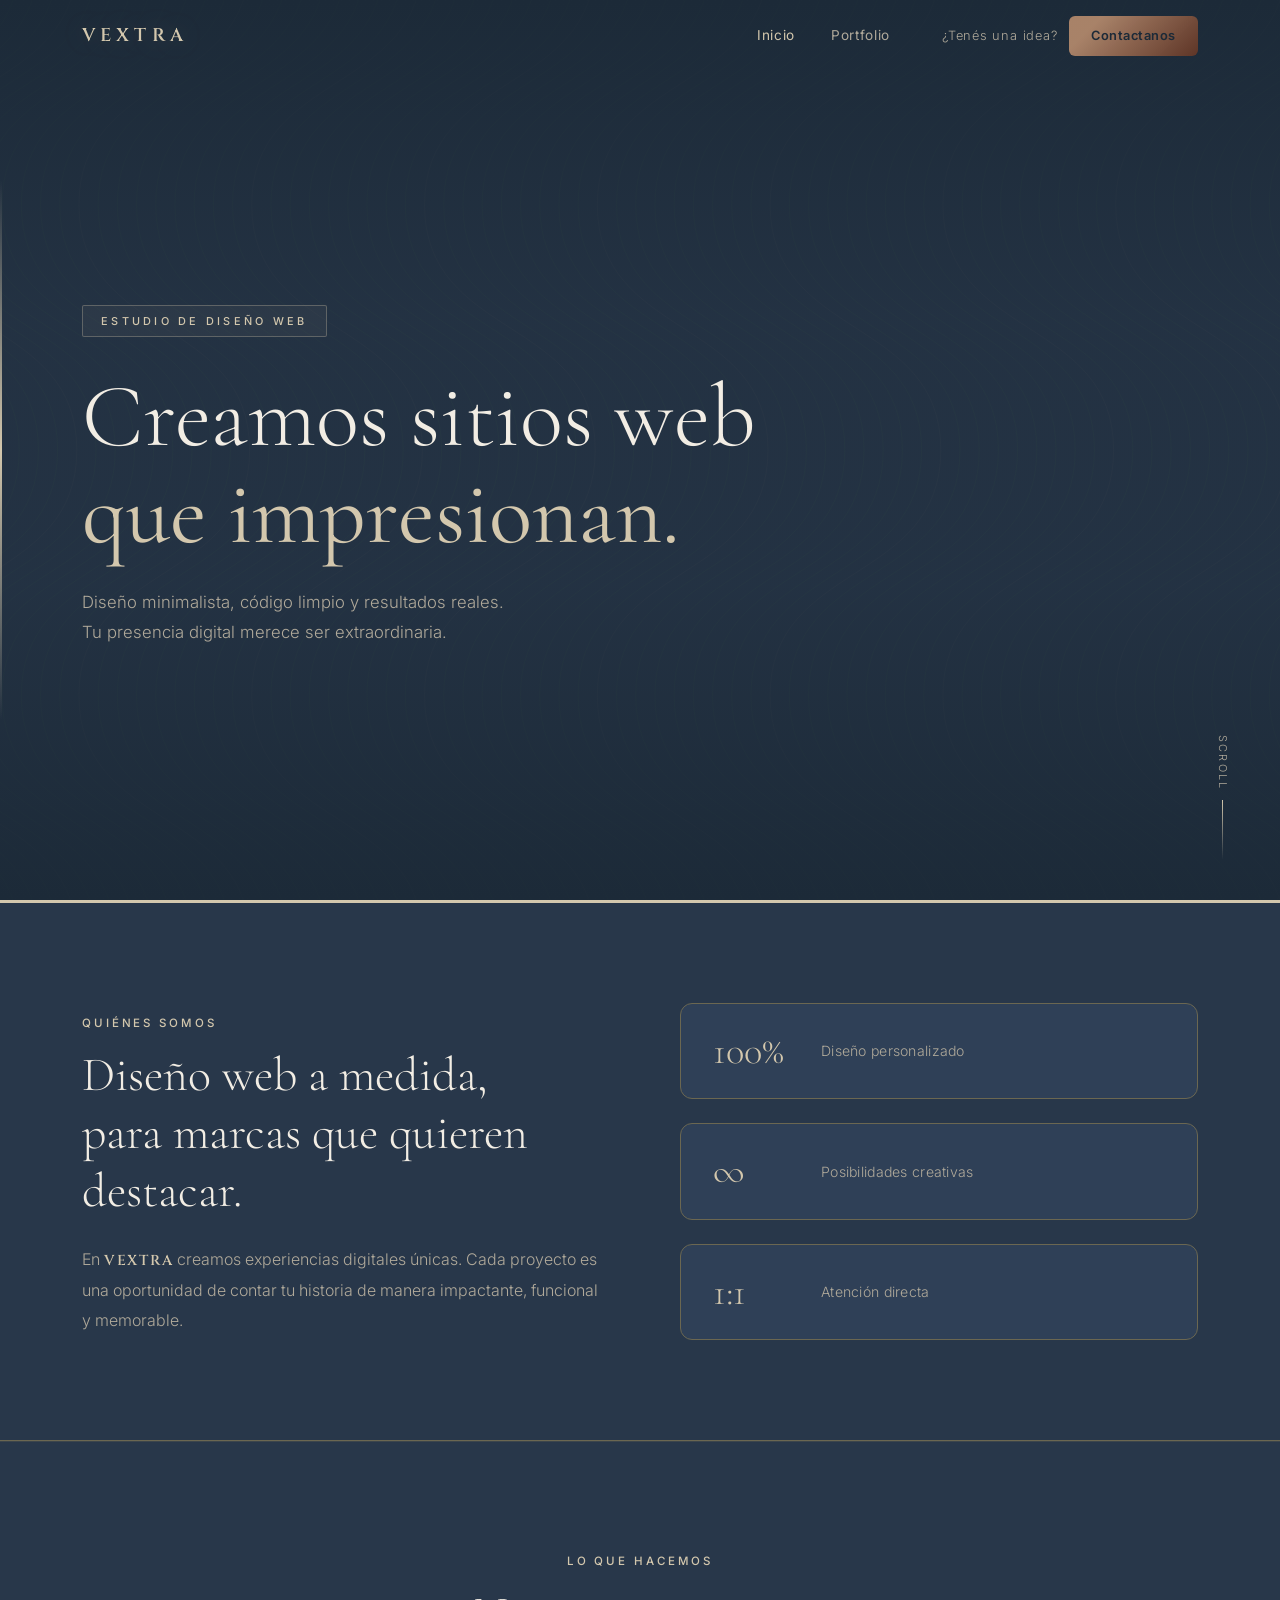
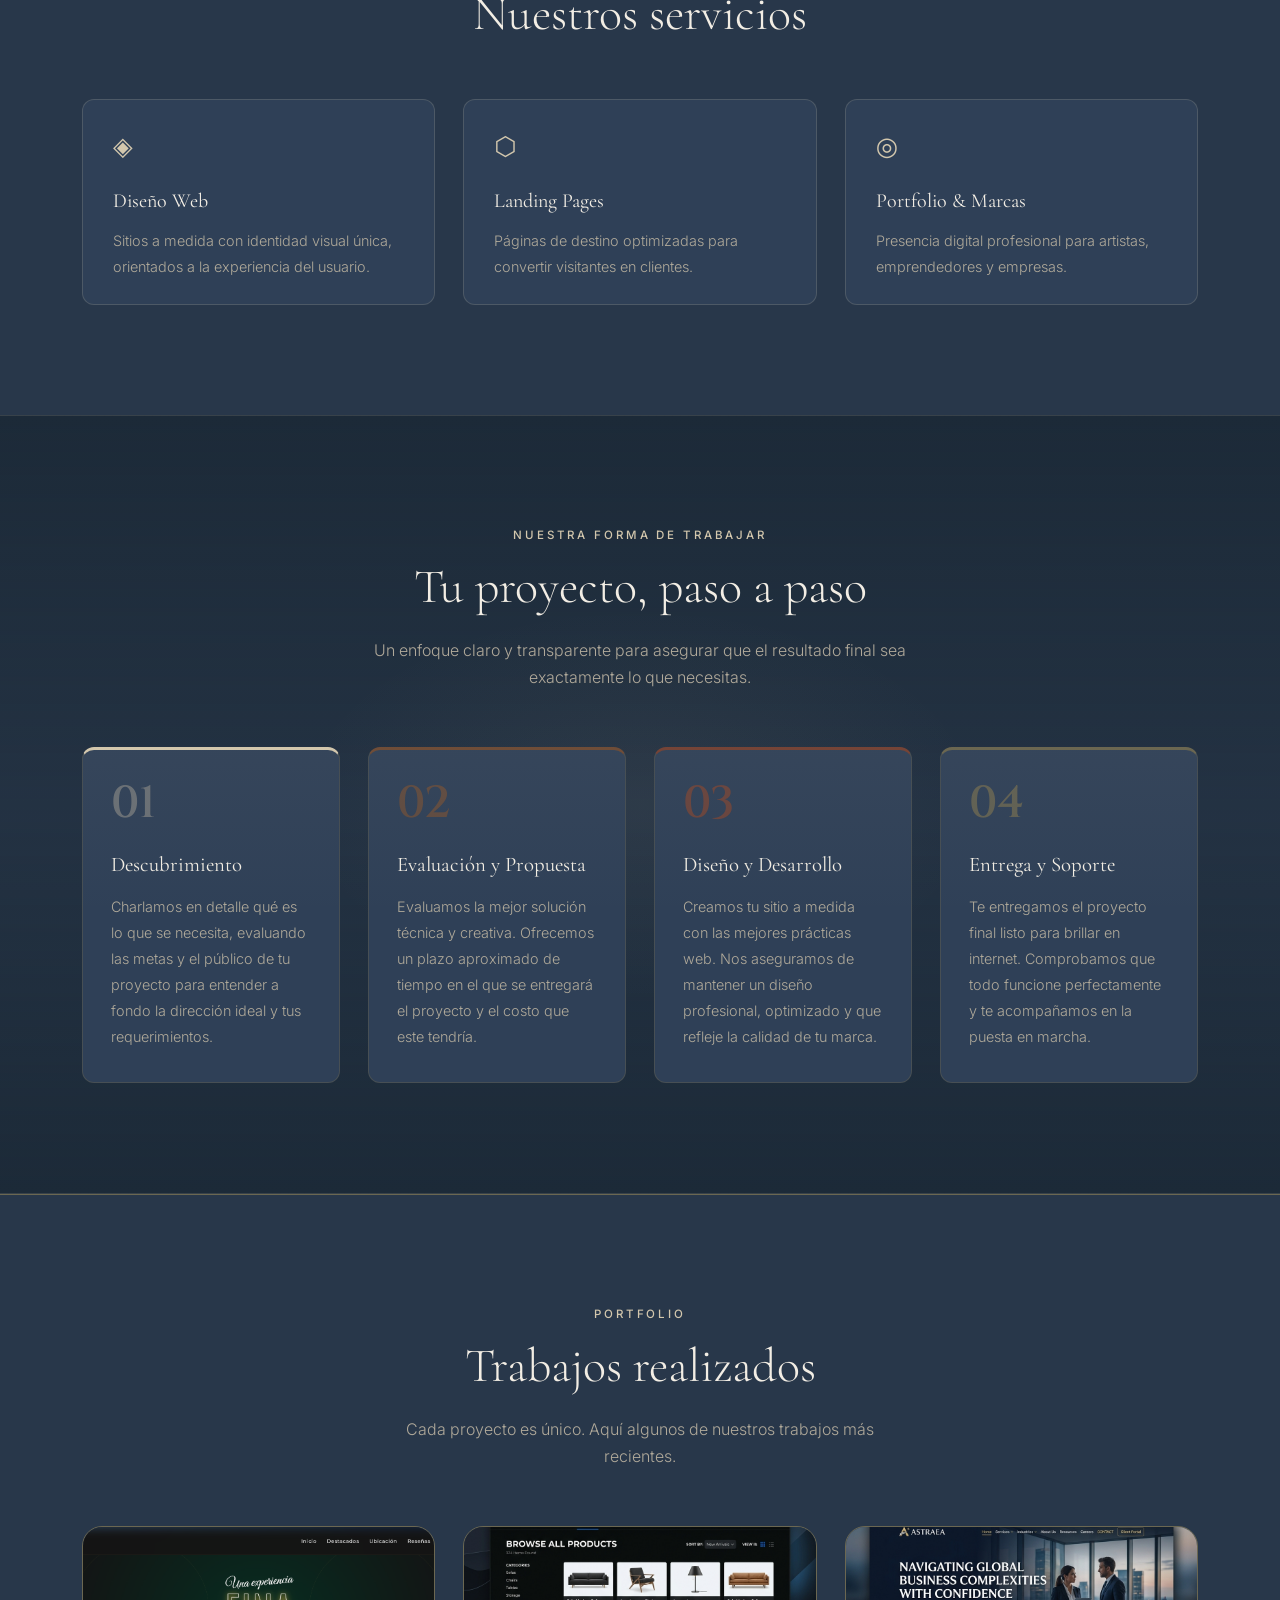
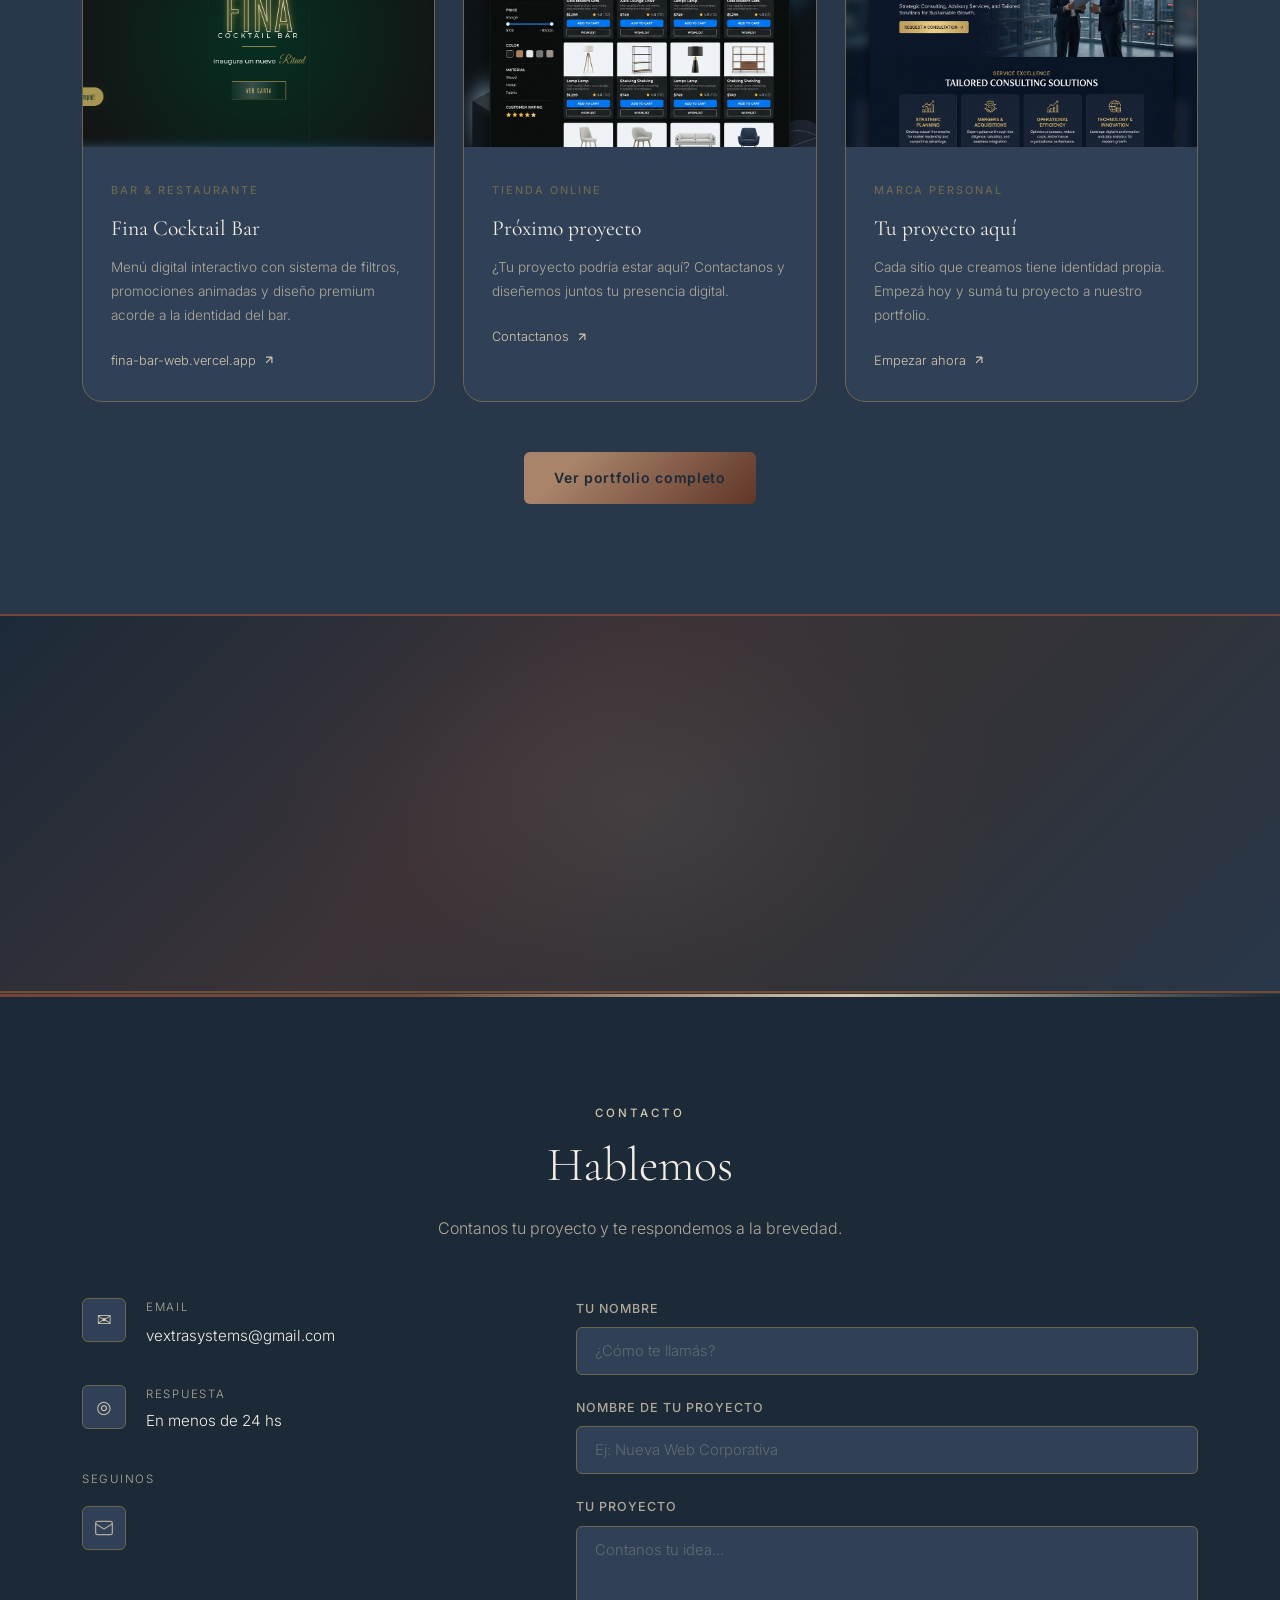
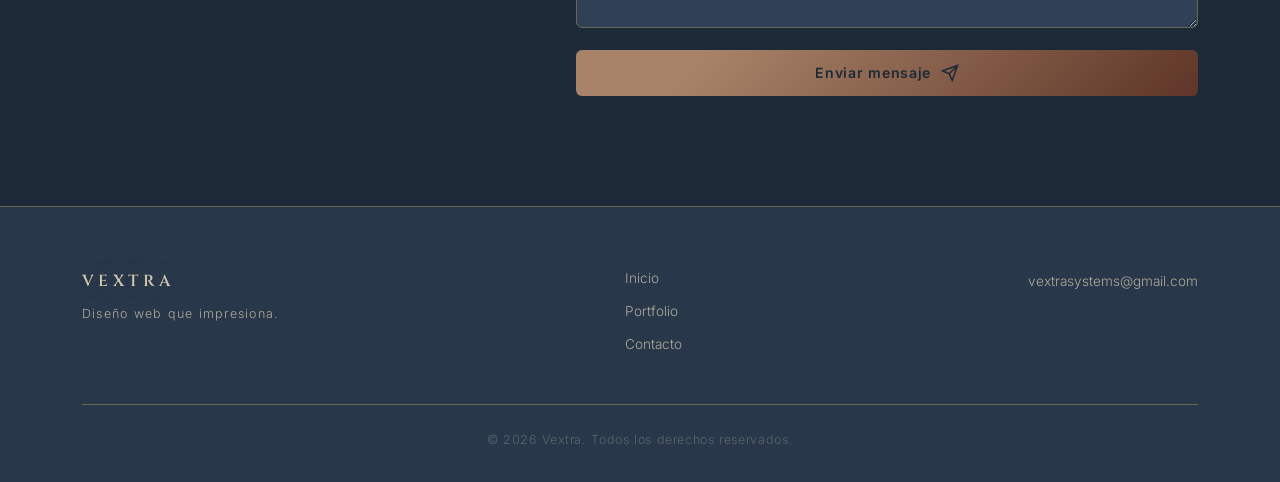
==== index.html @ f0c1e333 "Actualizacion de estilos y funcionalidad" ====
<!DOCTYPE html>
<html lang="es">

<head>
  <meta charset="UTF-8" />
  <meta name="viewport" content="width=device-width, initial-scale=1.0" />
  <title>Vextra – Diseño Web</title>
  <meta name="description"
    content="Vextra es tu estudio de diseño web. Creamos sitios web elegantes, modernos y a medida para tu marca o negocio." />
  <meta property="og:title" content="Vextra – Diseño Web" />
  <meta property="og:description" content="Sitios web a medida. Minimalistas, elegantes y efectivos." />
  <meta property="og:type" content="website" />
  <link rel="preconnect" href="https://fonts.googleapis.com" />
  <link rel="preconnect" href="https://fonts.gstatic.com" crossorigin />
  <link
    href="https://fonts.googleapis.com/css2?family=Cinzel:wght@400;600;700&family=Cormorant+Garamond:wght@300;400;600&family=Inter:wght@300;400;500;600&display=swap"
    rel="stylesheet" />
  <link rel="stylesheet" href="style.css" />
</head>

<body>

  <!-- ===== NAVBAR ===== -->
  <header class="navbar" id="navbar">
    <div class="nav-container">
      <a href="#inicio" class="logo">Vextra</a>
      <nav class="nav-links" id="navLinks">
        <a href="#inicio">Inicio</a>
        <a href="proyectos.html">Portfolio</a>
      </nav>
      <div class="nav-cta-wrap">
        <span class="nav-idea-text">¿Tenés una idea?</span>
        <a href="#contacto" class="btn-cta" id="hero-cta">Contactanos</a>
      </div>
      <button class="hamburger" id="hamburger" aria-label="Menú">
        <span></span><span></span><span></span>
      </button>
    </div>
    <!-- Mobile menu -->
    <div class="mobile-menu" id="mobileMenu">
      <a href="#inicio" class="mobile-link">Inicio</a>
      <a href="proyectos.html" class="mobile-link">Portfolio</a>
      <div class="mobile-cta-wrap">
        <span class="nav-idea-text">¿Tenés una idea?</span>
        <a href="#contacto" class="btn-cta">Contactanos</a>
      </div>
    </div>
  </header>

  <!-- ===== HERO ===== -->
  <section class="hero" id="inicio">
    <div class="hero-content">
      <div class="hero-badge">Estudio de Diseño Web</div>
      <h1 class="hero-title">
        Creamos sitios web<br />
        <span class="title-accent">que impresionan.</span>
      </h1>
      <p class="hero-sub">
        Diseño minimalista, código limpio y resultados reales.<br />
        Tu presencia digital merece ser extraordinaria.
      </p>

    </div>
    <div class="hero-scroll-hint">
      <span>Scroll</span>
      <div class="scroll-line"></div>
    </div>
  </section>

  <!-- ===== ABOUT / INTRO ===== -->
  <section class="about">
    <div class="container">
      <div class="about-grid">
        <div class="about-text">
          <span class="section-label">Quiénes somos</span>
          <h2 class="section-title">Diseño web a medida,<br />para marcas que quieren destacar.</h2>
          <p class="about-desc">
            En <strong class="brand-name">Vextra</strong> creamos experiencias digitales únicas. Cada proyecto es una
            oportunidad de contar
            tu historia de manera impactante, funcional y memorable.
          </p>
        </div>
        <div class="about-stats">
          <div class="stat-card">
            <div class="stat-num">100%</div>
            <div class="stat-label">Diseño personalizado</div>
          </div>
          <div class="stat-card">
            <div class="stat-num">∞</div>
            <div class="stat-label">Posibilidades creativas</div>
          </div>
          <div class="stat-card">
            <div class="stat-num">1:1</div>
            <div class="stat-label">Atención directa</div>
          </div>
        </div>
      </div>
    </div>
  </section>

  <!-- ===== SERVICIOS ===== -->
  <section class="services">
    <div class="container">
      <span class="section-label centered">Lo que hacemos</span>
      <h2 class="section-title centered">Nuestros servicios</h2>
      <div class="services-grid">
        <div class="service-card">
          <div class="service-icon">◈</div>
          <h3>Diseño Web</h3>
          <p>Sitios a medida con identidad visual única, orientados a la experiencia del usuario.</p>
        </div>
        <div class="service-card">
          <div class="service-icon">⬡</div>
          <h3>Landing Pages</h3>
          <p>Páginas de destino optimizadas para convertir visitantes en clientes.</p>
        </div>
        <div class="service-card">
          <div class="service-icon">◎</div>
          <h3>Portfolio &amp; Marcas</h3>
          <p>Presencia digital profesional para artistas, emprendedores y empresas.</p>
        </div>
      </div>
    </div>
  </section>

  <!-- ===== PROCESO ===== -->
  <section class="process" id="proceso">
    <div class="container">
      <span class="section-label centered">Nuestra forma de trabajar</span>
      <h2 class="section-title centered">Tu proyecto, paso a paso</h2>
      <p class="section-desc centered">Un enfoque claro y transparente para asegurar que el resultado final sea exactamente lo que necesitas.</p>
      
      <div class="process-grid">
        
        <div class="process-card">
          <div class="process-number">01</div>
          <h3>Descubrimiento</h3>
          <p>Charlamos en detalle qué es lo que se necesita, evaluando las metas y el público de tu proyecto para entender a fondo la dirección ideal y tus requerimientos.</p>
        </div>
        
        <div class="process-card">
          <div class="process-number">02</div>
          <h3>Evaluación y Propuesta</h3>
          <p>Evaluamos la mejor solución técnica y creativa. Ofrecemos un plazo aproximado de tiempo en el que se entregará el proyecto y el costo que este tendría.</p>
        </div>
        
        <div class="process-card">
          <div class="process-number">03</div>
          <h3>Diseño y Desarrollo</h3>
          <p>Creamos tu sitio a medida con las mejores prácticas web. Nos aseguramos de mantener un diseño profesional, optimizado y que refleje la calidad de tu marca.</p>
        </div>
        
        <div class="process-card">
          <div class="process-number">04</div>
          <h3>Entrega y Soporte</h3>
          <p>Te entregamos el proyecto final listo para brillar en internet. Comprobamos que todo funcione perfectamente y te acompañamos en la puesta en marcha.</p>
        </div>
        
      </div>
    </div>
  </section>

  <!-- ===== TRABAJOS ===== -->
  <section class="works" id="trabajos">
    <div class="container">
      <span class="section-label centered">Portfolio</span>
      <h2 class="section-title centered">Trabajos realizados</h2>
      <p class="section-desc centered">Cada proyecto es único. Aquí algunos de nuestros trabajos más recientes.</p>

      <div class="works-grid" id="worksGrid">

        <!-- PROYECTO 1 – Fina Cocktail Bar -->
        <article class="work-card" id="work-fina">
          <div class="work-img-wrap">
            <img src="assets/portfolio_fina.png" alt="Fina Cocktail Bar – Sitio Web" class="work-img" loading="lazy" />
            <div class="work-overlay">
              <a href="https://fina-bar-web.vercel.app/?utm_source=ig&utm_medium=social&utm_content=link_in_bio&fbclid=PAb21jcAROiedleHRuA2FlbQIxMQBzcnRjBmFwcF9pZA81NjcwNjczNDMzNTI0MjcAAad4F65sUYL4MofWHKlDcIUESujg8_DwyVqGH5rRMIQ3G3CDJZJ-ujH8IqDwUQ_aem_hTF5GQFBRYrLLzg5Cz2CZw" target="_blank" rel="noopener" class="work-visit-btn">
                Ver sitio
                <svg width="16" height="16" viewBox="0 0 24 24" fill="none" stroke="currentColor" stroke-width="2">
                  <path d="M7 17L17 7M17 7H7M17 7v10" />
                </svg>
              </a>
            </div>
          </div>
          <div class="work-info">
            <span class="work-tag">Bar &amp; Restaurante</span>
            <h3 class="work-title">Fina Cocktail Bar</h3>
            <p class="work-desc">Menú digital interactivo con sistema de filtros, promociones animadas y diseño premium
              acorde a la identidad del bar.</p>
            <a href="https://fina-bar-web.vercel.app/?utm_source=ig&utm_medium=social&utm_content=link_in_bio&fbclid=PAb21jcAROiedleHRuA2FlbQIxMQBzcnRjBmFwcF9pZA81NjcwNjczNDMzNTI0MjcAAad4F65sUYL4MofWHKlDcIUESujg8_DwyVqGH5rRMIQ3G3CDJZJ-ujH8IqDwUQ_aem_hTF5GQFBRYrLLzg5Cz2CZw" target="_blank" rel="noopener" class="work-link">
              fina-bar-web.vercel.app
              <svg width="14" height="14" viewBox="0 0 24 24" fill="none" stroke="currentColor" stroke-width="2">
                <path d="M7 17L17 7M17 7H7M17 7v10" />
              </svg>
            </a>
          </div>
        </article>

        <!-- PROYECTO 2 -->
        <article class="work-card" id="work-proj2">
          <div class="work-img-wrap">
            <img src="assets/portfolio_2.png" alt="Proyecto E-Commerce" class="work-img" loading="lazy" />
            <div class="work-overlay">
              <a href="#contacto" class="work-visit-btn">Próximamente</a>
            </div>
          </div>
          <div class="work-info">
            <span class="work-tag">Tienda Online</span>
            <h3 class="work-title">Próximo proyecto</h3>
            <p class="work-desc">¿Tu proyecto podría estar aquí? Contactanos y diseñemos juntos tu presencia digital.
            </p>
            <a href="#contacto" class="work-link">
              Contactanos
              <svg width="14" height="14" viewBox="0 0 24 24" fill="none" stroke="currentColor" stroke-width="2">
                <path d="M7 17L17 7M17 7H7M17 7v10" />
              </svg>
            </a>
          </div>
        </article>

        <!-- PROYECTO 3 -->
        <article class="work-card" id="work-proj3">
          <div class="work-img-wrap">
            <img src="assets/portfolio_3.png" alt="Proyecto Corporativo" class="work-img" loading="lazy" />
            <div class="work-overlay">
              <a href="#contacto" class="work-visit-btn">Próximamente</a>
            </div>
          </div>
          <div class="work-info">
            <span class="work-tag">Marca Personal</span>
            <h3 class="work-title">Tu proyecto aquí</h3>
            <p class="work-desc">Cada sitio que creamos tiene identidad propia. Empezá hoy y sumá tu proyecto a nuestro
              portfolio.</p>
            <a href="#contacto" class="work-link">
              Empezar ahora
              <svg width="14" height="14" viewBox="0 0 24 24" fill="none" stroke="currentColor" stroke-width="2">
                <path d="M7 17L17 7M17 7H7M17 7v10" />
              </svg>
            </a>
          </div>
        </article>

      </div>
      <div class="works-action" style="text-align: center; margin-top: 50px;">
        <a href="proyectos.html" class="btn-primary">Ver portfolio completo</a>
      </div>
    </div>
  </section>

  <!-- ===== CTA BANNER ===== -->
  <section class="cta-banner">
    <div class="container">
      <div class="cta-inner">
        <div class="cta-text">
          <p class="cta-question">¿Tenés una idea?</p>
          <h2 class="cta-title">Convertila en una experiencia digital.</h2>
          <p class="cta-desc">No importa si es un emprendimiento, una marca personal o una empresa. Estamos acá para
            ayudarte.</p>
        </div>
      </div>
    </div>
  </section>

  <!-- ===== CONTACTO ===== -->
  <section class="contact" id="contacto">
    <div class="container">
      <span class="section-label centered">Contacto</span>
      <h2 class="section-title centered">Hablemos</h2>
      <p class="section-desc centered">Contanos tu proyecto y te respondemos a la brevedad.</p>

      <div class="contact-grid">
        <div class="contact-info">
          <div class="contact-item">
            <div class="contact-icon">✉</div>
            <div>
              <p class="contact-label">Email</p>
              <a href="mailto:vextrasystems@gmail.com" class="contact-value" id="contact-email">
                vextrasystems@gmail.com
              </a>
            </div>
          </div>
          <div class="contact-item">
            <div class="contact-icon">◎</div>
            <div>
              <p class="contact-label">Respuesta</p>
              <p class="contact-value">En menos de 24 hs</p>
            </div>
          </div>
          <div class="contact-social">
            <p class="contact-label">Seguinos</p>
            <div class="social-links">
              <a href="mailto:vextrasystems@gmail.com" class="social-btn" aria-label="Email" id="social-email">
                <svg width="20" height="20" viewBox="0 0 24 24" fill="none" stroke="currentColor" stroke-width="1.5">
                  <rect width="20" height="16" x="2" y="4" rx="2" />
                  <path d="m22 7-8.97 5.7a1.94 1.94 0 0 1-2.06 0L2 7" />
                </svg>
              </a>
            </div>
          </div>
        </div>

        <form class="contact-form" id="contactForm" onsubmit="handleFormSubmit(event)">
          <div class="form-group">
            <label for="name">Tu nombre</label>
            <input type="text" id="name" name="name" placeholder="¿Cómo te llamás?" required autocomplete="name" />
          </div>
          <div class="form-group">
            <label for="projectName">Nombre de tu proyecto</label>
            <input type="text" id="projectName" name="projectName" placeholder="Ej: Nueva Web Corporativa" required />
          </div>
          <div class="form-group">
            <label for="project">Tu proyecto</label>
            <textarea id="project" name="project" rows="4" placeholder="Contanos tu idea..." required></textarea>
          </div>
          <button type="submit" class="btn-primary full" id="submit-btn">
            <span id="btn-text">Enviar mensaje</span>
            <svg width="18" height="18" viewBox="0 0 24 24" fill="none" stroke="currentColor" stroke-width="2">
              <path d="M22 2L11 13M22 2l-7 20-4-9-9-4 20-7z" />
            </svg>
          </button>
          <div class="form-success" id="formSuccess">
            ✓ Mensaje enviado. ¡Pronto te contactamos!
          </div>
        </form>
      </div>
    </div>
  </section>

  <!-- ===== FOOTER ===== -->
  <footer class="footer">
    <div class="container">
      <div class="footer-inner">
        <div class="footer-brand">
          <a href="#inicio" class="logo footer-logo">Vextra</a>
          <p class="footer-tagline">Diseño web que impresiona.</p>
        </div>
        <div class="footer-links">
          <a href="#inicio">Inicio</a>
          <a href="proyectos.html">Portfolio</a>
          <a href="#contacto">Contacto</a>
        </div>
        <div class="footer-contact">
          <a href="mailto:vextrasystems@gmail.com">vextrasystems@gmail.com</a>
        </div>
      </div>
      <div class="footer-bottom">
        <p>© 2026 Vextra. Todos los derechos reservados.</p>
      </div>
    </div>
  </footer>

  <script src="script.js"></script>
</body>

</html>
---- style.css ----
/* =========================================
   VEXTRA – GLOBAL STYLES
   Palette: Azul | Tan | Terra Queimada | Verde Opaco | Coffee
   ========================================= */

/* --- TOKENS --- */
:root {
  /* Backgrounds – Azul dominant */
  --black:        #1c2a38;
  --black-soft:   #28374a;
  --black-card:   #2f4057;
  --black-border: #6b6751;

  /* Warm accent – Tan as primary */
  --gold:         #d3c7ad;
  --gold-light:   #e8dfcf;
  --gold-dark:    #754437;

  /* Green-grey mid-tones – Verde Opaco */
  --emerald:      #6b6751;
  --emerald-mid:  #888070;

  /* Terra Queimada – warm red-brown drama */
  --caput:        #754437;

  /* Coffee – warm brown mid-accent */
  --coffee:       #6f4d38;

  /* Tan alias for clarity */
  --tan:          #d3c7ad;

  --wasabi:       #6b6751;
  --white:        #f2ede4;
  --white-muted:  #b0a99a;
  --font-cinzel:  'Cinzel', Georgia, serif;
  --font-serif:   'Cormorant Garamond', Georgia, serif;
  --font-sans:    'Inter', system-ui, sans-serif;
  --radius-sm:    6px;
  --radius-md:    12px;
  --radius-lg:    20px;
  --transition:   0.35s cubic-bezier(0.4, 0, 0.2, 1);
  --glow-tan:     0 0 40px rgba(211, 199, 173, 0.20);
  --glow-coffee:  0 0 40px rgba(111, 77, 56, 0.35);
  --glow-verde:   0 0 40px rgba(107, 103, 81, 0.40);
  /* keep old names as aliases for backward compat */
  --glow-gold:    0 0 40px rgba(211, 199, 173, 0.20);
  --glow-emerald: 0 0 40px rgba(107, 103, 81, 0.40);
  --glow-earth:   0 0 40px rgba(117, 68, 55, 0.30);
}

/* --- RESET & BASE --- */
*, *::before, *::after {
  box-sizing: border-box;
  margin: 0;
  padding: 0;
}

html {
  scroll-behavior: smooth;
  font-size: 16px;
}

body {
  background-color: var(--black);
  color: var(--white);
  font-family: var(--font-sans);
  font-weight: 300;
  line-height: 1.7;
  overflow-x: hidden;
  -webkit-font-smoothing: antialiased;
}

a {
  color: inherit;
  text-decoration: none;
}

img {
  max-width: 100%;
  display: block;
}

/* --- SCROLLBAR --- */
::-webkit-scrollbar { width: 6px; }
::-webkit-scrollbar-track { background: var(--black); }
::-webkit-scrollbar-thumb { background: var(--caput); border-radius: 99px; }

/* --- UTILITY --- */
.container {
  max-width: 1180px;
  margin: 0 auto;
  padding: 0 32px;
}

.section-label {
  display: inline-block;
  font-family: var(--font-sans);
  font-size: 0.72rem;
  font-weight: 500;
  letter-spacing: 0.25em;
  text-transform: uppercase;
  color: var(--gold);
  margin-bottom: 14px;
}
.section-label.centered { display: block; text-align: center; }

.section-title {
  font-family: var(--font-serif);
  font-size: clamp(2rem, 4vw, 3rem);
  font-weight: 300;
  font-style: normal;
  line-height: 1.2;
  color: var(--white);
  margin-bottom: 20px;
}
.section-title.centered { text-align: center; }

.section-desc {
  font-size: 1rem;
  color: var(--white-muted);
  max-width: 540px;
  margin-bottom: 56px;
}
.section-desc.centered {
  text-align: center;
  margin-left: auto;
  margin-right: auto;
}

/* --- BUTTONS --- */
.btn-primary {
  display: inline-flex;
  align-items: center;
  gap: 10px;
  padding: 14px 30px;
  background: linear-gradient(135deg, rgba(184,140,110,0.90) 20%, rgba(98,54,38,0.95) 100%);
  color: var(--black);
  font-family: var(--font-sans);
  font-size: 0.88rem;
  font-weight: 600;
  letter-spacing: 0.05em;
  border-radius: var(--radius-sm);
  border: none;
  cursor: pointer;
  transition: var(--transition);
  position: relative;
  overflow: hidden;
}
.btn-primary::after {
  content: '';
  position: absolute;
  inset: 0;
  background: rgba(255,255,255,0.12);
  opacity: 0;
  transition: var(--transition);
}
.btn-primary:hover::after { opacity: 1; }
.btn-primary:hover {
  transform: translateY(-2px);
  box-shadow: 0 8px 30px rgba(117, 68, 55, 0.40);
}
.btn-primary.large {
  padding: 16px 40px;
  font-size: 0.95rem;
}
.btn-primary.full {
  width: 100%;
  justify-content: center;
}

.btn-secondary {
  display: inline-flex;
  align-items: center;
  gap: 8px;
  padding: 14px 30px;
  background: transparent;
  color: var(--white);
  font-family: var(--font-sans);
  font-size: 0.88rem;
  font-weight: 400;
  letter-spacing: 0.05em;
  border-radius: var(--radius-sm);
  border: 1px solid var(--black-border);
  cursor: pointer;
  transition: var(--transition);
}
.btn-secondary:hover {
  border-color: var(--gold);
  color: var(--gold);
  transform: translateY(-2px);
}

.btn-cta {
  display: inline-block;
  padding: 9px 22px;
  background: linear-gradient(135deg, rgba(184,140,110,0.90) 20%, rgba(98,54,38,0.95) 100%);
  color: var(--black);
  font-family: var(--font-sans);
  font-size: 0.8rem;
  font-weight: 600;
  letter-spacing: 0.04em;
  border-radius: var(--radius-sm);
  transition: var(--transition);
  white-space: nowrap;
}
.btn-cta:hover {
  transform: translateY(-2px);
  box-shadow: 0 6px 24px rgba(117,68,55,0.40);
}

/* =====================
   NAVBAR
   ===================== */
.navbar {
  position: fixed;
  top: 0;
  left: 0;
  right: 0;
  z-index: 999;
  transition: background var(--transition), backdrop-filter var(--transition);
  border-bottom: 1px solid transparent;
}
.navbar.scrolled {
  background: rgba(28, 42, 56, 0.94);
  backdrop-filter: blur(18px);
  -webkit-backdrop-filter: blur(18px);
  border-bottom-color: var(--black-border);
}

.nav-container {
  max-width: 1180px;
  margin: 0 auto;
  padding: 0 32px;
  height: 72px;
  display: flex;
  align-items: center;
  gap: 32px;
}

/* CINZEL LOGO */
.logo {
  font-family: var(--font-cinzel);
  font-size: 1.15rem;
  font-weight: 600;
  letter-spacing: 0.28em;
  text-transform: uppercase;
  color: var(--gold);
  flex-shrink: 0;
  font-style: normal;
  text-shadow: 0 0 28px rgba(211,199,173,0.3);
}

.nav-links {
  display: flex;
  gap: 36px;
  margin-left: auto;
}
.nav-links a {
  font-size: 0.85rem;
  font-weight: 400;
  letter-spacing: 0.05em;
  color: var(--white-muted);
  transition: color var(--transition);
  position: relative;
}
.nav-links a::after {
  content: '';
  position: absolute;
  left: 0; bottom: -4px;
  width: 0; height: 1px;
  background: var(--gold-dark);
  transition: width var(--transition);
}
.nav-links a:hover { color: var(--white); }
.nav-links a:hover::after { width: 100%; }

.nav-cta-wrap {
  display: flex;
  align-items: center;
  gap: 12px;
  margin-left: 20px;
}
.nav-idea-text {
  font-family: var(--font-sans);
  font-size: 0.8rem;
  font-weight: 300;
  font-style: normal;
  letter-spacing: 0.06em;
  color: var(--white-muted);
  white-space: nowrap;
}

.hamburger {
  display: none;
  flex-direction: column;
  gap: 5px;
  background: none;
  border: none;
  cursor: pointer;
  padding: 4px;
  margin-left: auto;
}
.hamburger span {
  display: block;
  width: 24px;
  height: 1.5px;
  background: var(--white);
  transition: var(--transition);
}
.hamburger.open span:nth-child(1) { transform: translateY(6.5px) rotate(45deg); }
.hamburger.open span:nth-child(2) { opacity: 0; }
.hamburger.open span:nth-child(3) { transform: translateY(-6.5px) rotate(-45deg); }

.mobile-menu {
  display: none;
  flex-direction: column;
  align-items: flex-start;
  gap: 0;
  padding: 20px 32px 28px;
  background: rgba(28,42,56,0.97);
  border-top: 1px solid var(--black-border);
}
.mobile-menu.open { display: flex; }
.mobile-link {
  font-size: 1rem;
  font-family: var(--font-sans);
  font-weight: 300;
  letter-spacing: 0.08em;
  color: var(--white-muted);
  padding: 14px 0;
  width: 100%;
  border-bottom: 1px solid var(--black-border);
  transition: color var(--transition);
}
.mobile-link:hover { color: var(--gold); }
.mobile-cta-wrap {
  display: flex;
  align-items: center;
  gap: 14px;
  margin-top: 20px;
  flex-wrap: wrap;
}

/* =====================
   HERO
   ===================== */
.hero {
  position: relative;
  min-height: 100vh;
  display: flex;
  align-items: center;
  overflow: hidden;
  /* S-wave Art Deco pattern + dark overlay */
  background-color: var(--black);
  background-image:
    linear-gradient(
      to bottom,
      rgba(28,42,56,0.82) 0%,
      rgba(40,55,74,0.60) 35%,
      rgba(40,55,74,0.60) 65%,
      rgba(28,42,56,0.85) 100%
    ),
    url('assets/pattern.svg');
  background-size: cover, cover;
  background-position: center, center;
  background-repeat: no-repeat, no-repeat;
}

/* Tan accent line on left */
.hero::before {
  content: '';
  position: absolute;
  left: 0; top: 20%; bottom: 20%;
  width: 2px;
  background: linear-gradient(to bottom, transparent, var(--tan), transparent);
  z-index: 1;
}

.hero-content {
  position: relative;
  z-index: 2;
  max-width: 1180px;
  margin: 0 auto;
  padding: 0 32px;
  padding-top: 100px;
  width: 100%;
}

.hero-badge {
  display: inline-block;
  padding: 6px 18px;
  border: 1px solid rgba(211,199,173,0.3);
  border-radius: 2px;
  font-size: 0.68rem;
  font-weight: 500;
  letter-spacing: 0.3em;
  text-transform: uppercase;
  font-family: var(--font-sans);
  color: var(--gold);
  margin-bottom: 32px;
  background: rgba(211,199,173,0.05);
  animation: fadeUp 0.8s ease both;
}

.hero-title {
  font-family: var(--font-serif);
  font-size: clamp(3rem, 7vw, 6rem);
  font-weight: 300;
  font-style: normal;
  line-height: 1.08;
  color: var(--white);
  margin-bottom: 24px;
  animation: fadeUp 0.8s 0.1s ease both;
  max-width: 800px;
}
/* Gold accent — NO italic */
.title-accent {
  color: var(--gold);
  font-weight: 400;
  font-style: normal;
  display: block;
}

.hero-sub {
  font-size: 1.05rem;
  color: var(--white-muted);
  max-width: 480px;
  margin-bottom: 48px;
  line-height: 1.8;
  animation: fadeUp 0.8s 0.2s ease both;
}

.hero-actions {
  display: flex;
  align-items: center;
  gap: 20px;
  flex-wrap: wrap;
  animation: fadeUp 0.8s 0.3s ease both;
}

.idea-block {
  display: flex;
  flex-direction: column;
  gap: 10px;
}
/* NO italic — small uppercase label */
.idea-question {
  font-family: var(--font-sans);
  font-size: 0.73rem;
  font-weight: 400;
  font-style: normal;
  letter-spacing: 0.2em;
  text-transform: uppercase;
  color: var(--gold);
}

.hero-scroll-hint {
  position: absolute;
  bottom: 40px;
  right: 48px;
  display: flex;
  flex-direction: column;
  align-items: center;
  gap: 10px;
  z-index: 2;
  animation: fadeIn 1.2s 0.8s ease both;
}
.hero-scroll-hint span {
  font-size: 0.68rem;
  letter-spacing: 0.2em;
  text-transform: uppercase;
  color: var(--white-muted);
  writing-mode: vertical-rl;
}
.scroll-line {
  width: 1px;
  height: 60px;
  background: linear-gradient(to bottom, var(--gold), transparent);
  animation: scrollDrop 2s ease infinite;
}

/* =====================
   ABOUT
   ===================== */
.about {
  padding: 100px 0;
  background: var(--black-soft);
  border-top: 3px solid var(--tan);
  border-bottom: 1px solid var(--black-border);
}

.about-grid {
  display: grid;
  grid-template-columns: 1fr 1fr;
  gap: 80px;
  align-items: center;
}

.about-text .section-title { margin-bottom: 24px; }

.about-desc {
  font-size: 1rem;
  color: var(--white-muted);
  line-height: 1.9;
  font-style: normal;
}
.about-desc strong {
  color: var(--gold);
  font-weight: 600;
}

/* Brand name – always Cinzel */
.brand-name {
  font-family: var(--font-cinzel);
  font-size: 0.9em;
  font-weight: 600;
  letter-spacing: 0.12em;
  color: var(--gold);
  text-transform: uppercase;
}

.about-stats {
  display: flex;
  flex-direction: column;
  gap: 24px;
}

.stat-card {
  padding: 28px 32px;
  background: var(--black-card);
  border: 1px solid var(--black-border);
  border-radius: var(--radius-md);
  display: flex;
  align-items: center;
  gap: 28px;
  transition: var(--transition);
  position: relative;
  overflow: hidden;
}
.stat-card::before {
  content: '';
  position: absolute;
  left: 0; top: 0; bottom: 0;
  width: 3px;
  background: var(--tan);
  transform: scaleY(0);
  transform-origin: bottom;
  transition: transform var(--transition);
}
.stat-card:hover::before { transform: scaleY(1); }
.stat-card:hover { border-color: rgba(211,199,173,0.35); box-shadow: var(--glow-tan); }

.stat-num {
  font-family: var(--font-serif);
  font-size: 2.4rem;
  font-weight: 300;
  font-style: normal;
  color: var(--gold);
  line-height: 1;
  min-width: 80px;
}
.stat-label {
  font-size: 0.88rem;
  color: var(--white-muted);
  letter-spacing: 0.02em;
}

/* =====================
   PROCESS 
   ===================== */
.process {
  padding: 110px 0;
  background: linear-gradient(180deg, var(--black) 0%, rgba(40,55,74,0.6) 50%, var(--black) 100%);
  border-top: 1px solid rgba(211,199,173,0.15);
  border-bottom: 1px solid rgba(211,199,173,0.15);
  position: relative;
}
/* Tan warm radial glow behind process section */
.process::before {
  content: '';
  position: absolute;
  top: 50%; left: 50%;
  transform: translate(-50%, -50%);
  width: 700px; height: 400px;
  background: radial-gradient(ellipse, rgba(211,199,173,0.06) 0%, transparent 70%);
  pointer-events: none;
}

.process-grid {
  display: grid;
  grid-template-columns: repeat(4, 1fr);
  gap: 28px;
  margin-top: 56px;
  position: relative;
  z-index: 1;
}

/* Each process card gets a distinct warm-color top border */
.process-card {
  padding: 32px 28px;
  background: var(--black-card);
  border: 1px solid rgba(107,103,81,0.4);
  border-radius: var(--radius-md);
  transition: var(--transition);
  position: relative;
  overflow: hidden;
  display: flex;
  flex-direction: column;
}
.process-card:nth-child(1) { border-top: 3px solid var(--gold); }
.process-card:nth-child(2) { border-top: 3px solid var(--coffee); }
.process-card:nth-child(3) { border-top: 3px solid var(--caput); }
.process-card:nth-child(4) { border-top: 3px solid var(--emerald); }

.process-card::before {
  content: '';
  position: absolute;
  top: 0; left: 0; right: 0;
  height: 100%;
  background: linear-gradient(180deg, rgba(211,199,173,0.04) 0%, transparent 50%);
  pointer-events: none;
}
.process-card:hover {
  transform: translateY(-6px);
  box-shadow: 0 12px 40px rgba(0,0,0,0.4);
}
.process-card:nth-child(1):hover { border-color: var(--gold); box-shadow: 0 12px 40px rgba(211,199,173,0.15); }
.process-card:nth-child(2):hover { border-color: var(--coffee); box-shadow: 0 12px 40px rgba(111,77,56,0.25); }
.process-card:nth-child(3):hover { border-color: var(--caput); box-shadow: 0 12px 40px rgba(117,68,55,0.25); }
.process-card:nth-child(4):hover { border-color: var(--emerald); box-shadow: 0 12px 40px rgba(107,103,81,0.25); }

.process-number {
  font-family: var(--font-cinzel);
  font-size: 2.8rem;
  font-weight: 600;
  color: rgba(211, 199, 173, 0.35);
  line-height: 1;
  margin-bottom: 20px;
  transition: color var(--transition);
}
.process-card:nth-child(2) .process-number { color: rgba(111,77,56,0.75); }
.process-card:nth-child(3) .process-number { color: rgba(117,68,55,0.80); }
.process-card:nth-child(4) .process-number { color: rgba(107,103,81,0.80); }
.process-card:hover .process-number { opacity: 1; }
.process-card:nth-child(1):hover .process-number { color: var(--gold); }
.process-card:nth-child(2):hover .process-number { color: var(--coffee); }
.process-card:nth-child(3):hover .process-number { color: var(--caput); }
.process-card:nth-child(4):hover .process-number { color: var(--emerald); }

.process-card h3 {
  font-family: var(--font-serif);
  font-size: 1.3rem;
  font-weight: 400;
  color: var(--white);
  margin-bottom: 12px;
}
.process-card p {
  font-size: 0.9rem;
  color: var(--white-muted);
  line-height: 1.8;
}

/* =====================
   SERVICES
   ===================== */
.services {
  padding: 110px 0;
  background: var(--black-soft);
  border-top: 1px solid rgba(107,103,81,0.3);
}

.services-grid {
  display: grid;
  grid-template-columns: repeat(3, 1fr);
  gap: 28px;
  margin-top: 56px;
}

/* Each service card has a distinct warm/cool background tint */
.service-card {
  padding: 24px 30px;
  border-radius: var(--radius-md);
  transition: var(--transition);
  position: relative;
  overflow: hidden;
  cursor: default;
  display: flex;
  flex-direction: column;
  justify-content: flex-start;
}
.service-card:nth-child(1),
.service-card:nth-child(2),
.service-card:nth-child(3) {
  background: var(--black-card);
  border: 1px solid rgba(211,199,173,0.18);
}
.service-card::after {
  content: '';
  position: absolute;
  inset: 0;
  background: linear-gradient(135deg, rgba(211,199,173,0.06) 0%, transparent 60%);
  opacity: 0;
  transition: var(--transition);
}
.service-card:nth-child(1):hover,
.service-card:nth-child(2):hover,
.service-card:nth-child(3):hover {
  border-color: var(--tan);
  transform: translateY(-6px);
  box-shadow: 0 10px 40px rgba(211,199,173,0.20);
}
.service-card:hover::after { opacity: 1; }

.service-icon {
  font-size: 1.6rem;
  color: var(--tan);
  margin-bottom: 16px;
  display: block;
  transition: transform var(--transition), color var(--transition);
}
.service-card:hover .service-icon { transform: scale(1.15); }

.service-card h3 {
  font-family: var(--font-serif);
  font-size: 1.25rem;
  font-weight: 400;
  font-style: normal;
  color: var(--white);
  margin-bottom: 10px;
}
.service-card p {
  font-size: 0.9rem;
  color: var(--white-muted);
  line-height: 1.8;
}

/* =====================
   WORKS / PORTFOLIO
   ===================== */
.works {
  padding: 110px 0;
  background: var(--black-soft);
  border-top: 1px solid var(--black-border);
}

.works-grid {
  display: grid;
  grid-template-columns: repeat(3, 1fr);
  gap: 28px;
}

.work-card {
  background: var(--black-card);
  border: 1px solid var(--black-border);
  border-radius: var(--radius-lg);
  overflow: hidden;
  transition: var(--transition);
}
.work-card:hover {
  border-color: rgba(211,199,173,0.25);
  transform: translateY(-6px);
  box-shadow: 0 20px 60px rgba(0,0,0,0.5), 0 0 40px rgba(117,68,55,0.15);
}

.work-img-wrap {
  position: relative;
  aspect-ratio: 16/10;
  overflow: hidden;
}
.work-img {
  width: 100%;
  height: 100%;
  object-fit: cover;
  transition: transform 0.6s cubic-bezier(0.4,0,0.2,1);
}
.work-card:hover .work-img { transform: scale(1.06); }

.work-overlay {
  position: absolute;
  inset: 0;
  background: linear-gradient(to top, rgba(107,103,81,0.88) 0%, rgba(40,55,74,0.20) 100%);
  display: flex;
  align-items: center;
  justify-content: center;
  opacity: 0;
  transition: var(--transition);
  backdrop-filter: blur(4px);
}
.work-card:hover .work-overlay { opacity: 1; }

.work-visit-btn {
  display: inline-flex;
  align-items: center;
  gap: 8px;
  padding: 12px 26px;
  background: linear-gradient(135deg, var(--gold), var(--gold-dark));
  color: var(--black);
  font-size: 0.85rem;
  font-weight: 600;
  border-radius: var(--radius-sm);
  transform: translateY(10px);
  transition: var(--transition);
}
.work-card:hover .work-visit-btn { transform: translateY(0); }
.work-visit-btn:hover { box-shadow: 0 4px 16px rgba(211,199,173,0.4); }

.work-info {
  padding: 28px;
}
.work-tag {
  display: inline-block;
  font-size: 0.68rem;
  font-weight: 500;
  letter-spacing: 0.18em;
  text-transform: uppercase;
  color: var(--wasabi);
  margin-bottom: 10px;
}
.work-title {
  font-family: var(--font-serif);
  font-size: 1.35rem;
  font-weight: 400;
  font-style: normal;
  color: var(--white);
  margin-bottom: 10px;
}
.work-desc {
  font-size: 0.85rem;
  color: var(--white-muted);
  line-height: 1.75;
  margin-bottom: 18px;
}
.work-link {
  display: inline-flex;
  align-items: center;
  gap: 6px;
  font-size: 0.8rem;
  color: var(--gold);
  transition: gap var(--transition);
}
.work-link:hover { gap: 10px; }

/* =====================
   CTA BANNER
   ===================== */
.cta-banner {
  padding: 110px 0;
  background: linear-gradient(135deg, #1c2a38 0%, rgba(117,68,55,0.35) 40%, rgba(111,77,56,0.25) 70%, #28374a 100%);
  border-top: 2px solid var(--caput);
  border-bottom: 2px solid var(--coffee);
  position: relative;
  overflow: hidden;
}
.cta-banner::before {
  content: '';
  position: absolute;
  top: 50%; left: 50%;
  transform: translate(-50%, -50%);
  width: 700px; height: 500px;
  background: radial-gradient(ellipse, rgba(211,199,173,0.08) 0%, rgba(117,68,55,0.05) 50%, transparent 75%);
  pointer-events: none;
}

.cta-inner {
  display: flex;
  align-items: center;
  justify-content: space-between;
  gap: 48px;
  flex-wrap: wrap;
}

/* NO italic — uppercase label */
.cta-question {
  font-family: var(--font-sans);
  font-size: 0.72rem;
  font-weight: 500;
  font-style: normal;
  letter-spacing: 0.25em;
  text-transform: uppercase;
  color: var(--gold);
  margin-bottom: 14px;
}
.cta-title {
  font-family: var(--font-serif);
  font-size: clamp(1.8rem, 3.5vw, 2.8rem);
  font-weight: 300;
  font-style: normal;
  color: var(--white);
  margin-bottom: 16px;
  line-height: 1.2;
}
.cta-desc {
  font-size: 0.95rem;
  color: var(--white-muted);
  max-width: 460px;
}

/* =====================
   CONTACT
   ===================== */
.contact {
  padding: 110px 0;
  background: var(--black);
  border-top: 1px solid rgba(111,77,56,0.30);
  position: relative;
}
/* Coffee warm accent strip at top of contact */
.contact::before {
  content: '';
  position: absolute;
  top: 0; left: 0; right: 0;
  height: 3px;
  background: linear-gradient(to right, var(--caput), var(--coffee), var(--gold), transparent);
}

.contact-grid {
  display: grid;
  grid-template-columns: 1fr 1.5fr;
  gap: 80px;
  align-items: start;
}

.contact-info {
  display: flex;
  flex-direction: column;
  gap: 36px;
}

.contact-item {
  display: flex;
  align-items: flex-start;
  gap: 20px;
}
.contact-icon {
  width: 44px; height: 44px;
  display: flex; align-items: center; justify-content: center;
  background: var(--black-card);
  border: 1px solid var(--black-border);
  border-radius: var(--radius-sm);
  font-size: 1.1rem;
  color: var(--gold);
  flex-shrink: 0;
}
.contact-label {
  font-size: 0.72rem;
  letter-spacing: 0.15em;
  text-transform: uppercase;
  color: var(--white-muted);
  margin-bottom: 4px;
}
.contact-value {
  font-size: 0.95rem;
  color: var(--white);
  transition: color var(--transition);
}
a.contact-value:hover { color: var(--gold); }

.contact-social { display: flex; flex-direction: column; gap: 12px; }
.social-links { display: flex; gap: 12px; }
.social-btn {
  width: 44px; height: 44px;
  display: flex; align-items: center; justify-content: center;
  background: var(--black-card);
  border: 1px solid var(--black-border);
  border-radius: var(--radius-sm);
  color: var(--white-muted);
  transition: var(--transition);
}
.social-btn:hover {
  border-color: var(--gold);
  color: var(--gold);
  transform: translateY(-3px);
  box-shadow: 0 4px 16px rgba(211,199,173,0.2);
}

/* --- FORM --- */
.contact-form {
  display: flex;
  flex-direction: column;
  gap: 22px;
}

.form-group {
  display: flex;
  flex-direction: column;
  gap: 8px;
}
.form-group label {
  font-size: 0.78rem;
  font-weight: 500;
  letter-spacing: 0.08em;
  text-transform: uppercase;
  color: var(--white-muted);
}
.form-group input,
.form-group textarea {
  background: var(--black-card);
  border: 1px solid var(--black-border);
  border-radius: var(--radius-sm);
  padding: 14px 18px;
  color: var(--white);
  font-family: var(--font-sans);
  font-size: 0.92rem;
  font-weight: 300;
  width: 100%;
  transition: border-color var(--transition), box-shadow var(--transition);
  outline: none;
  resize: vertical;
}
.form-group input::placeholder,
.form-group textarea::placeholder {
  color: rgba(176,169,154,0.4);
}
.form-group input:focus,
.form-group textarea:focus {
  border-color: var(--gold);
  box-shadow: 0 0 0 3px rgba(211,199,173,0.08);
}

.form-success {
  display: none;
  padding: 14px 20px;
  background: rgba(211,199,173,0.1);
  border: 1px solid rgba(211,199,173,0.3);
  border-radius: var(--radius-sm);
  color: var(--gold-light);
  font-size: 0.88rem;
  text-align: center;
}
.form-success.visible { display: block; animation: fadeUp 0.4s ease both; }

/* =====================
   FOOTER
   ===================== */
.footer {
  background: var(--black-soft);
  border-top: 1px solid var(--black-border);
  padding: 60px 0 32px;
}

.footer-inner {
  display: flex;
  align-items: flex-start;
  justify-content: space-between;
  gap: 48px;
  flex-wrap: wrap;
  margin-bottom: 48px;
}

.footer-logo {
  font-size: 1rem;
  letter-spacing: 0.28em;
}
.footer-tagline {
  font-family: var(--font-sans);
  font-size: 0.78rem;
  font-weight: 300;
  font-style: normal;
  letter-spacing: 0.1em;
  color: var(--white-muted);
  margin-top: 8px;
}

.footer-links {
  display: flex;
  flex-direction: column;
  gap: 10px;
}
.footer-links a {
  font-size: 0.85rem;
  color: var(--white-muted);
  transition: color var(--transition);
}
.footer-links a:hover { color: var(--gold); }

.footer-contact a {
  font-size: 0.85rem;
  color: var(--white-muted);
  transition: color var(--transition);
}
.footer-contact a:hover { color: var(--gold); }

.footer-bottom {
  border-top: 1px solid var(--black-border);
  padding-top: 24px;
  text-align: center;
}
.footer-bottom p {
  font-size: 0.78rem;
  color: rgba(176,169,154,0.4);
  letter-spacing: 0.05em;
}

/* =====================
   ANIMATIONS
   ===================== */
@keyframes fadeUp {
  from { opacity: 0; transform: translateY(24px); }
  to   { opacity: 1; transform: translateY(0); }
}

@keyframes fadeIn {
  from { opacity: 0; }
  to   { opacity: 1; }
}

@keyframes scrollDrop {
  0%, 100% { opacity: 1; transform: scaleY(1) translateY(0); }
  50% { opacity: 0.3; transform: scaleY(0.5) translateY(10px); }
}

/* Intersection observer reveal */
.reveal {
  opacity: 0;
  transform: translateY(30px);
  transition: opacity 0.7s ease, transform 0.7s ease;
}
.reveal.visible {
  opacity: 1;
  transform: translateY(0);
}
.reveal-delay-1 { transition-delay: 0.1s; }
.reveal-delay-2 { transition-delay: 0.2s; }
.reveal-delay-3 { transition-delay: 0.3s; }

/* =====================
   RESPONSIVE
   ===================== */
@media (max-width: 960px) {
  .nav-links, .nav-cta-wrap { display: none; }
  .hamburger { display: flex; }

  .about-grid { grid-template-columns: 1fr; gap: 48px; }
  .process-grid { grid-template-columns: repeat(2, 1fr); }
  .services-grid { grid-template-columns: 1fr; gap: 20px; }
  .works-grid { grid-template-columns: 1fr 1fr; }
  .contact-grid { grid-template-columns: 1fr; gap: 48px; }
  .cta-inner { flex-direction: column; text-align: center; }

  .hero-scroll-hint { display: none; }
}

@media (max-width: 640px) {
  .container { padding: 0 20px; }
  .nav-container { padding: 0 20px; }
  .works-grid { grid-template-columns: 1fr; }
  .footer-inner { flex-direction: column; gap: 32px; }
  .hero-content { padding: 0 20px; padding-top: 90px; }
  .hero-title { font-size: 2.8rem; }
  .about { padding: 70px 0; }
  .process { padding: 70px 0; }
  .works-grid { grid-template-columns: 1fr; }
  .services { padding: 70px 0; }
  .process-grid { grid-template-columns: 1fr; }
  .works { padding: 70px 0; }
  .cta-banner { padding: 70px 0; }
  .contact { padding: 70px 0; }
  /* Extended Portfolio */
  .showcase-item { flex-direction: column !important; gap: 40px !important; }
  .showcase-media { max-width: 100% !important; }
}

/* =====================
   PORTFOLIO EXTENDED PAGE
   ===================== */
.page-header {
  padding: 160px 0 80px;
  background-color: var(--black);
  text-align: center;
  border-bottom: 1px solid var(--black-border);
}
.page-header.pattern-bg {
  position: relative;
}
.page-header.pattern-bg::before {
  content: '';
  position: absolute;
  inset: 0;
  opacity: 0.15;
  background-image: url('assets/pattern.svg');
  background-size: cover;
  background-position: center;
  pointer-events: none;
}

.portfolio-extended {
  padding: 100px 0;
}

.showcase-item {
  display: flex;
  align-items: center;
  gap: 60px;
  margin-bottom: 120px;
}
.showcase-item.reversed {
  flex-direction: row-reverse;
}
.showcase-item:last-child {
  margin-bottom: 0;
}

.showcase-media {
  flex: 1;
  max-width: 50%;
  display: flex;
  flex-direction: column;
  gap: 24px;
}

.showcase-img-box {
  width: 100%;
  border-radius: var(--radius-lg);
  overflow: hidden;
  border: 1px solid var(--black-border);
  box-shadow: 0 20px 50px rgba(0,0,0,0.5);
  position: relative;
}
.showcase-img {
  width: 100%;
  height: auto;
  display: block;
}

.showcase-content {
  flex: 1;
}
.development-badge {
  display: inline-flex;
  align-items: center;
  gap: 8px;
  padding: 8px 18px;
  border-radius: 30px;
  font-size: 0.75rem;
  font-weight: 500;
  letter-spacing: 0.05em;
  text-transform: uppercase;
  margin-bottom: 24px;
}
.badge-custom {
  background: var(--black-card);
  border: 1px solid var(--emerald);
  color: var(--gold);
}
.badge-template {
  background: var(--black-soft);
  border: 1px solid var(--black-border);
  color: var(--white-muted);
}
.showcase-title {
  font-family: var(--font-serif);
  font-size: 2.5rem;
  font-weight: 400;
  color: var(--white);
  margin-bottom: 20px;
}
.showcase-description {
  margin-bottom: 30px;
}
.showcase-description p {
  font-size: 1.05rem;
  color: var(--white-muted);
  line-height: 1.8;
  margin-bottom: 16px;
}
.showcase-description strong {
  color: var(--white);
  font-weight: 500;
}
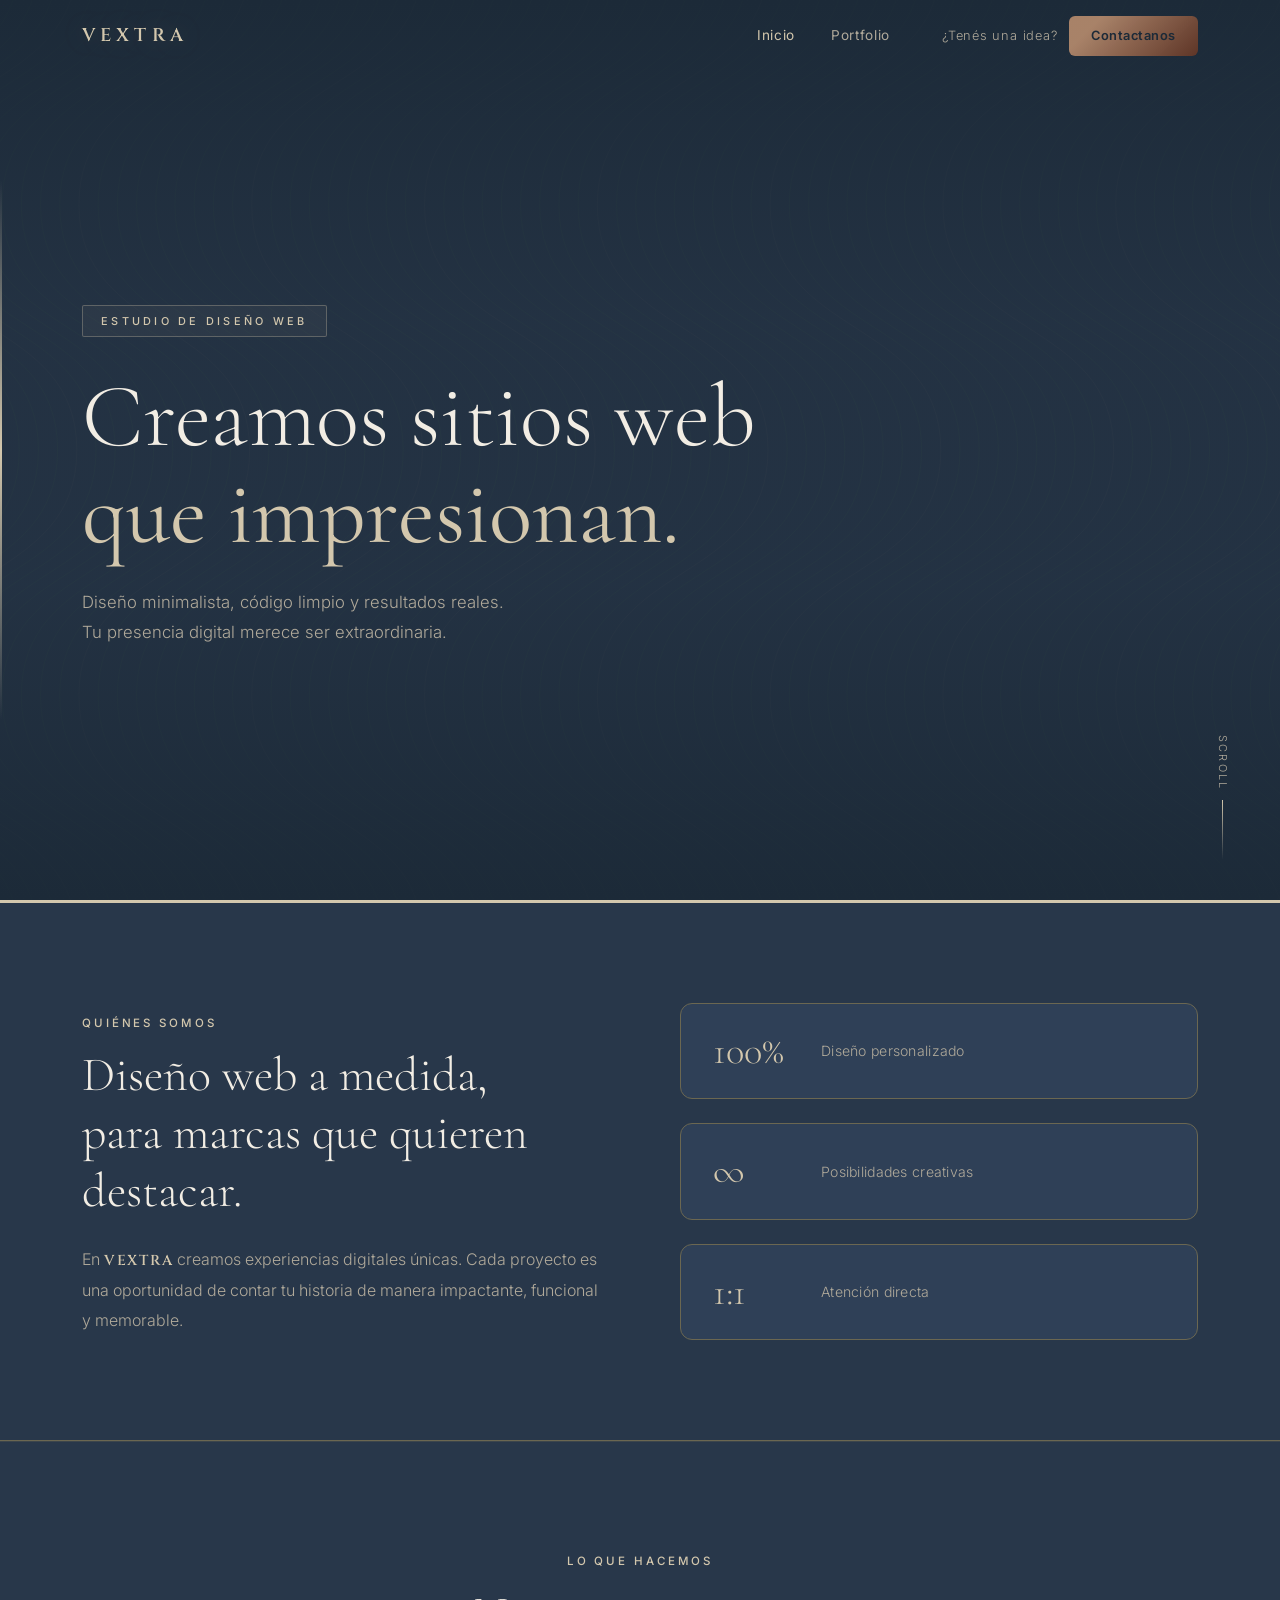
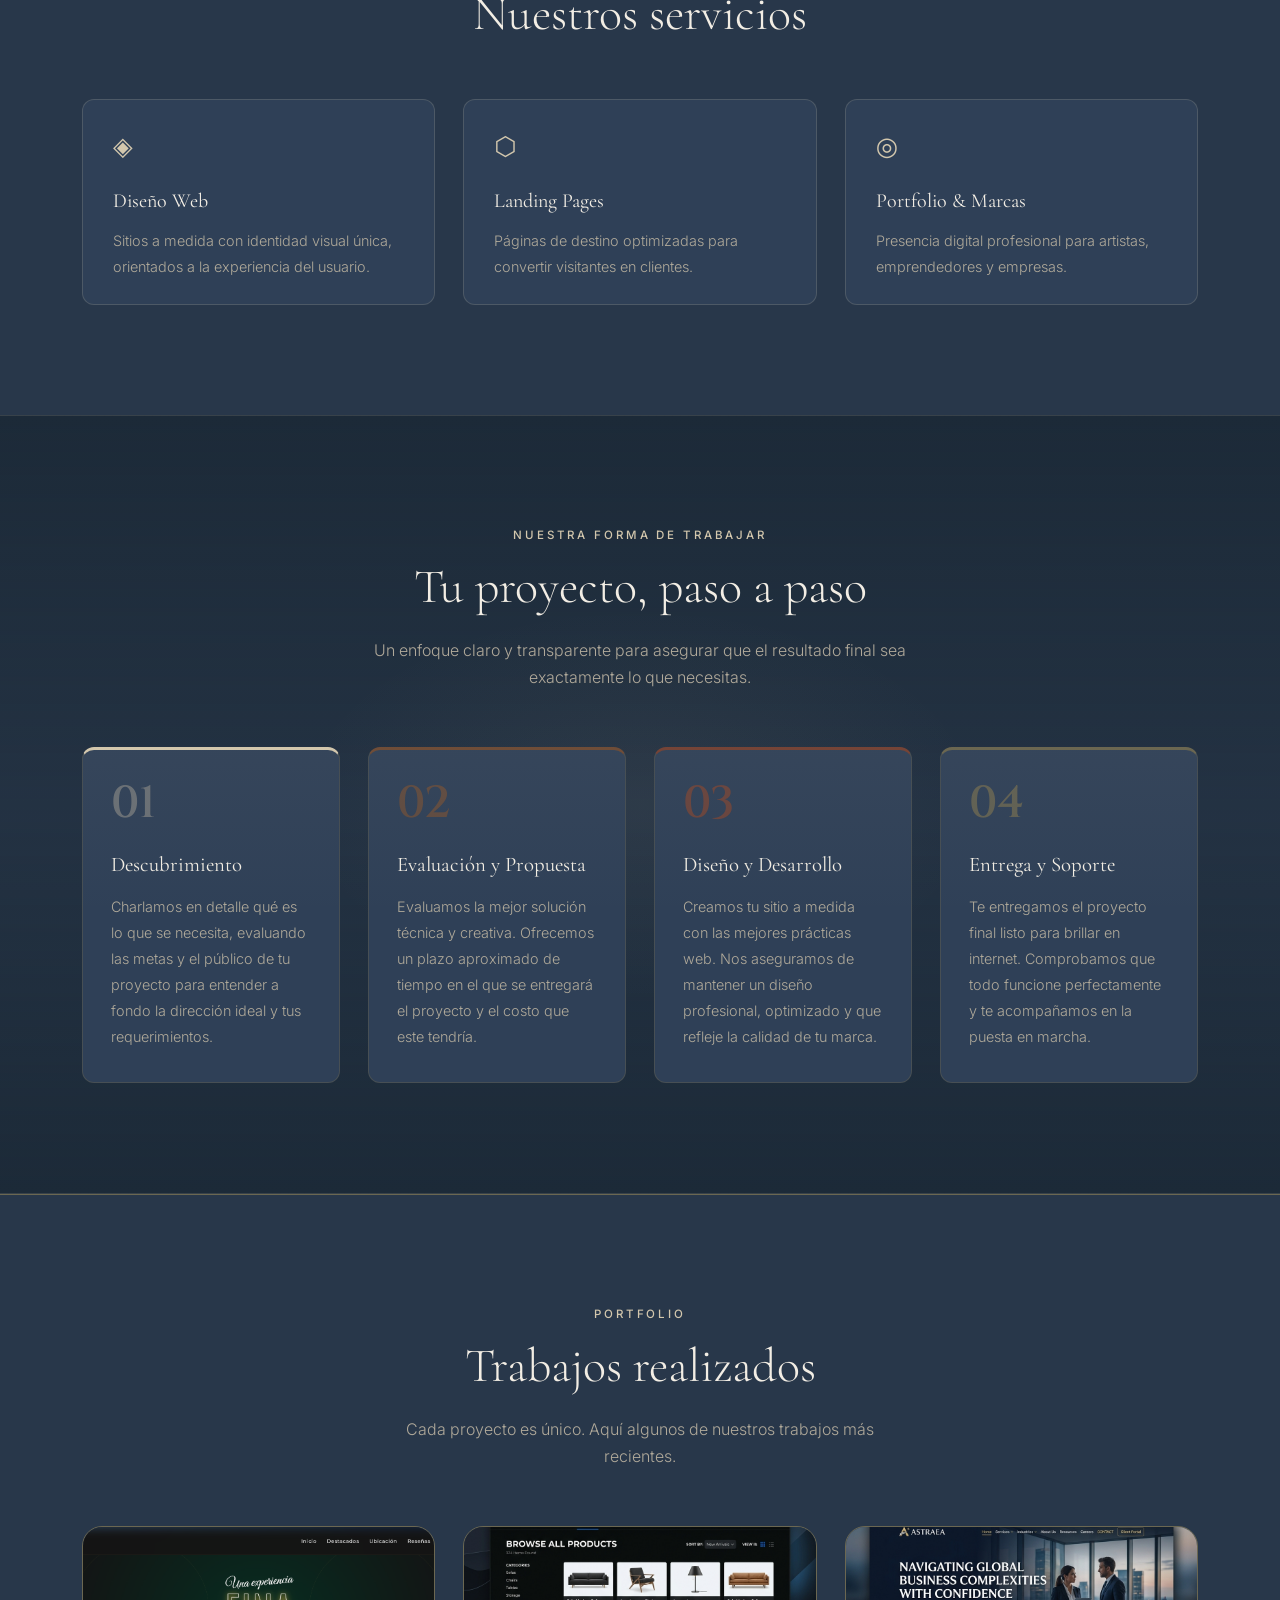
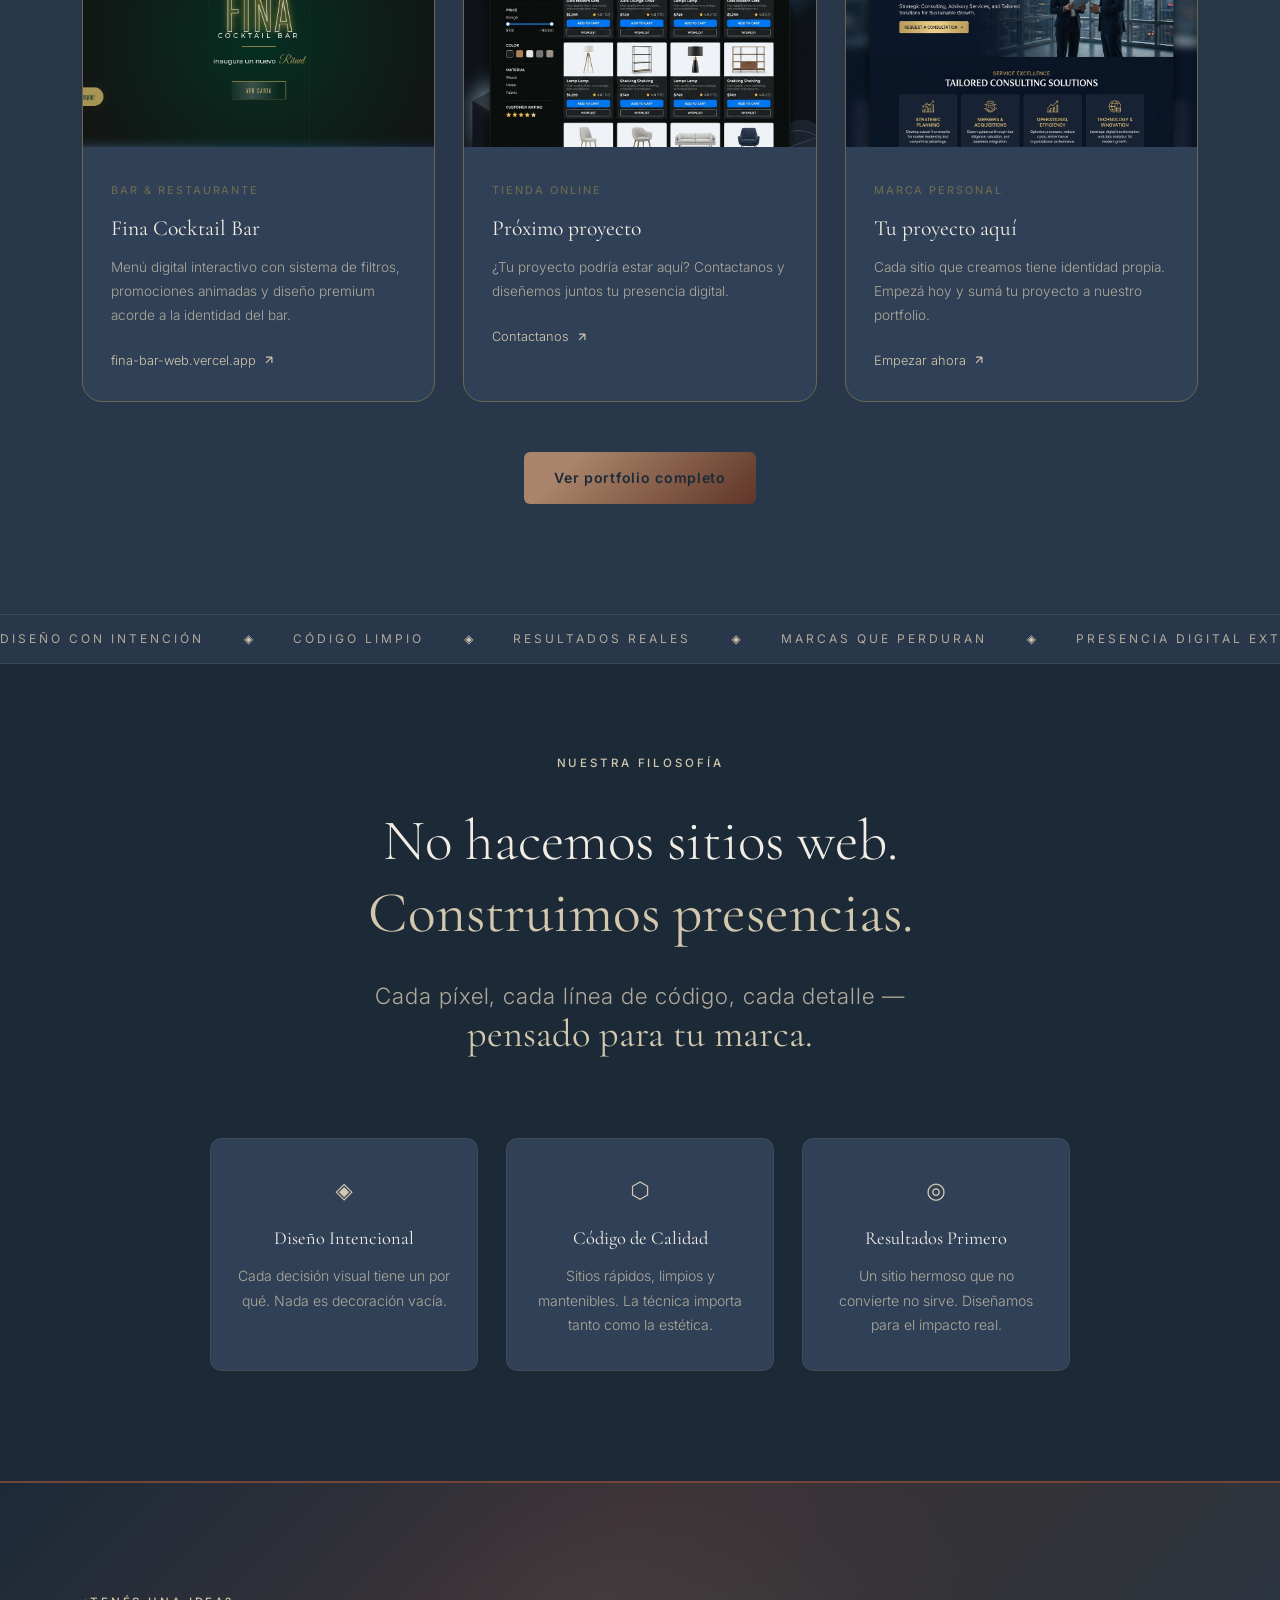
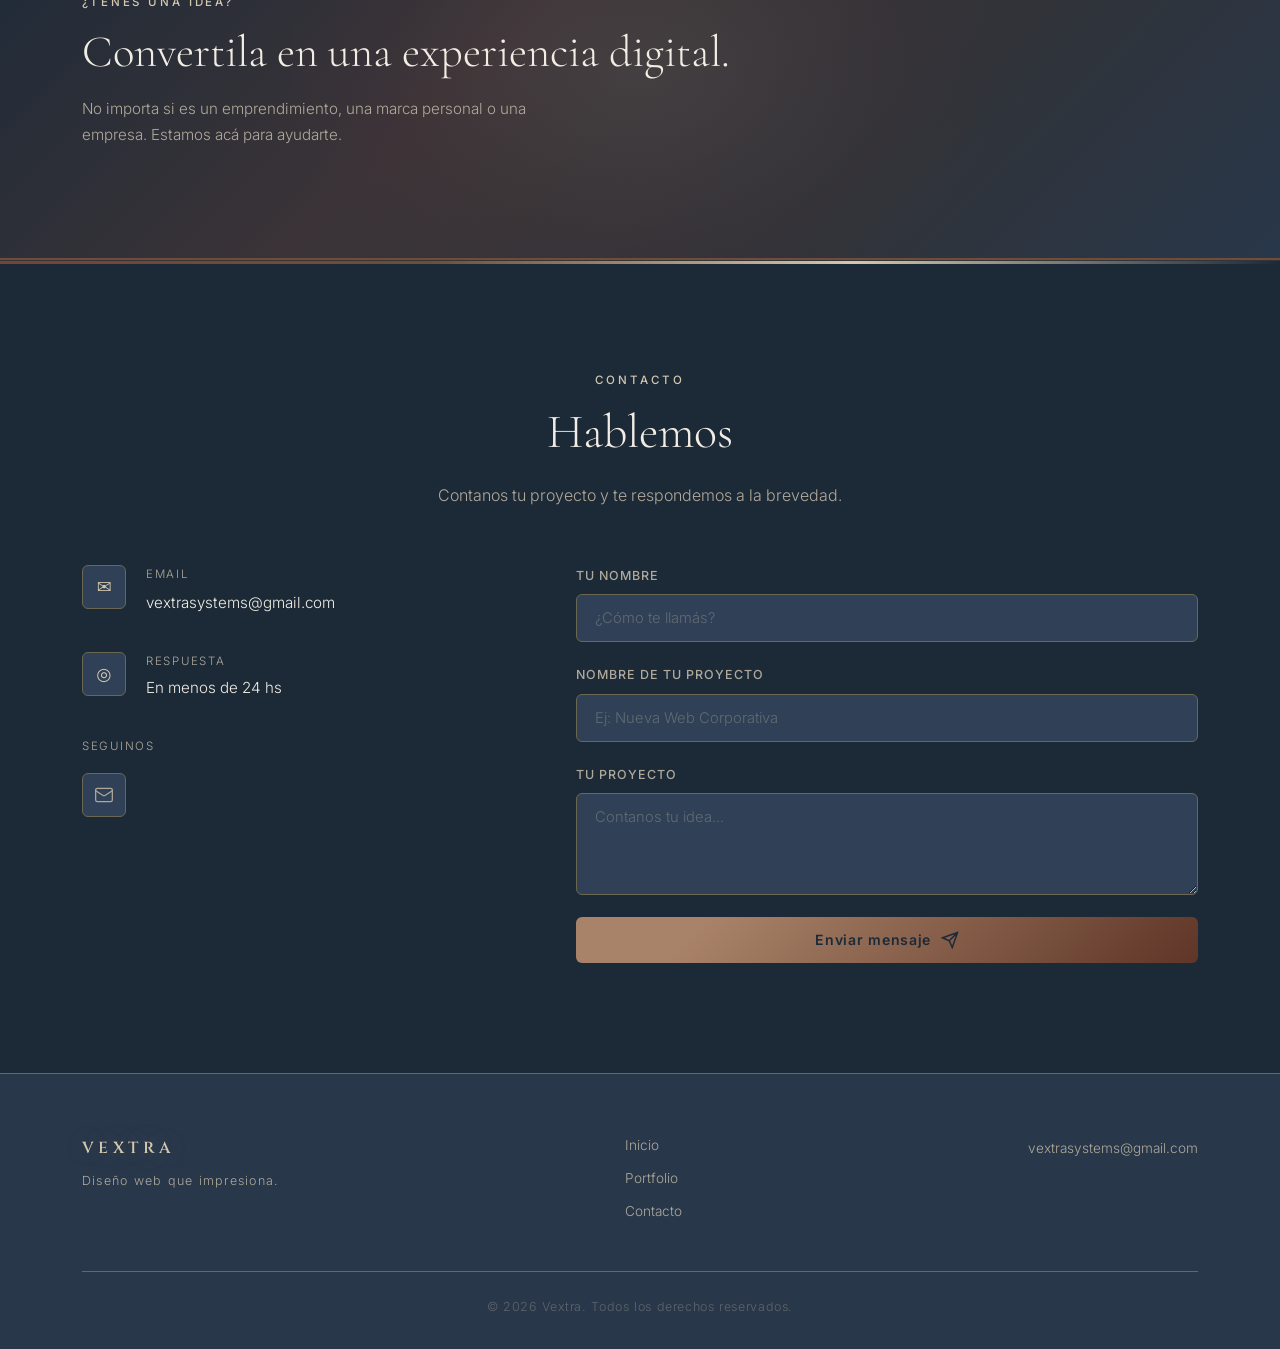
==== commit c0a22d50: "Agregar seccion Manifesto y logos actualizados en paleta actual" ====
--- a/index.html
+++ b/index.html
@@ -247,6 +247,52 @@
     </div>
   </section>
 
+  <!-- ===== MANIFESTO ===== -->
+  <section class="manifesto" id="manifesto">
+    <div class="manifesto-ticker" aria-hidden="true">
+      <div class="ticker-track">
+        <span>Diseño con intención</span><span class="ticker-sep">◈</span>
+        <span>Código limpio</span><span class="ticker-sep">◈</span>
+        <span>Resultados reales</span><span class="ticker-sep">◈</span>
+        <span>Marcas que perduran</span><span class="ticker-sep">◈</span>
+        <span>Presencia digital extraordinaria</span><span class="ticker-sep">◈</span>
+        <span>Diseño con intención</span><span class="ticker-sep">◈</span>
+        <span>Código limpio</span><span class="ticker-sep">◈</span>
+        <span>Resultados reales</span><span class="ticker-sep">◈</span>
+        <span>Marcas que perduran</span><span class="ticker-sep">◈</span>
+        <span>Presencia digital extraordinaria</span><span class="ticker-sep">◈</span>
+      </div>
+    </div>
+    <div class="container">
+      <div class="manifesto-inner">
+        <span class="section-label centered">Nuestra filosofía</span>
+        <div class="manifesto-phrases">
+          <p class="manifesto-line reveal-phrase">No hacemos sitios web.</p>
+          <p class="manifesto-line manifesto-accent reveal-phrase">Construimos presencias.</p>
+          <p class="manifesto-line manifesto-muted reveal-phrase">Cada píxel, cada línea de código, cada detalle —</p>
+          <p class="manifesto-line manifesto-accent reveal-phrase">pensado para tu marca.</p>
+        </div>
+        <div class="manifesto-values">
+          <div class="manifesto-value">
+            <div class="mvalue-icon">◈</div>
+            <h4>Diseño Intencional</h4>
+            <p>Cada decisión visual tiene un por qué. Nada es decoración vacía.</p>
+          </div>
+          <div class="manifesto-value">
+            <div class="mvalue-icon">⬡</div>
+            <h4>Código de Calidad</h4>
+            <p>Sitios rápidos, limpios y mantenibles. La técnica importa tanto como la estética.</p>
+          </div>
+          <div class="manifesto-value">
+            <div class="mvalue-icon">◎</div>
+            <h4>Resultados Primero</h4>
+            <p>Un sitio hermoso que no convierte no sirve. Diseñamos para el impacto real.</p>
+          </div>
+        </div>
+      </div>
+    </div>
+  </section>
+
   <!-- ===== CTA BANNER ===== -->
   <section class="cta-banner">
     <div class="container">
--- a/style.css
+++ b/style.css
@@ -1267,3 +1267,155 @@
   color: var(--white);
   font-weight: 500;
 }
+
+/* =====================
+   MANIFESTO
+   ===================== */
+.manifesto {
+  padding: 0 0 110px;
+  background: var(--black);
+  position: relative;
+  overflow: hidden;
+}
+
+/* --- Ticker strip --- */
+.manifesto-ticker {
+  width: 100%;
+  overflow: hidden;
+  background: var(--black-soft);
+  border-top: 1px solid rgba(211,199,173,0.12);
+  border-bottom: 1px solid rgba(211,199,173,0.12);
+  padding: 14px 0;
+  margin-bottom: 90px;
+}
+.ticker-track {
+  display: flex;
+  gap: 40px;
+  width: max-content;
+  animation: tickerScroll 28s linear infinite;
+  white-space: nowrap;
+}
+.ticker-track span {
+  font-family: var(--font-sans);
+  font-size: 0.75rem;
+  font-weight: 400;
+  letter-spacing: 0.25em;
+  text-transform: uppercase;
+  color: var(--white-muted);
+}
+.ticker-track .ticker-sep {
+  color: var(--tan);
+  letter-spacing: 0;
+}
+@keyframes tickerScroll {
+  0% { transform: translateX(0); }
+  100% { transform: translateX(-50%); }
+}
+
+/* --- Manifesto phrases --- */
+.manifesto-inner {
+  text-align: center;
+}
+.manifesto-phrases {
+  margin: 32px 0 80px;
+}
+.manifesto-line {
+  font-family: var(--font-serif);
+  font-size: clamp(2rem, 4.5vw, 3.6rem);
+  font-weight: 300;
+  line-height: 1.25;
+  color: var(--white);
+  opacity: 0;
+  transform: translateY(24px);
+  transition: opacity 0.7s ease, transform 0.7s ease;
+}
+.manifesto-line.phrase-visible {
+  opacity: 1;
+  transform: translateY(0);
+}
+.manifesto-line.manifesto-accent {
+  color: var(--tan);
+  font-weight: 400;
+}
+.manifesto-line.manifesto-muted {
+  color: var(--white-muted);
+  font-size: clamp(1rem, 2vw, 1.4rem);
+  font-family: var(--font-sans);
+  font-weight: 300;
+  letter-spacing: 0.04em;
+  margin-top: 32px;
+}
+.manifesto-line.manifesto-muted + .manifesto-accent {
+  font-size: clamp(1.6rem, 3vw, 2.4rem);
+}
+
+/* Staggered delays */
+.manifesto-line:nth-child(1) { transition-delay: 0s; }
+.manifesto-line:nth-child(2) { transition-delay: 0.15s; }
+.manifesto-line:nth-child(3) { transition-delay: 0.3s; }
+.manifesto-line:nth-child(4) { transition-delay: 0.45s; }
+
+/* --- Values row --- */
+.manifesto-values {
+  display: grid;
+  grid-template-columns: repeat(3, 1fr);
+  gap: 28px;
+  max-width: 860px;
+  margin: 0 auto;
+}
+.manifesto-value {
+  padding: 32px 24px;
+  background: var(--black-card);
+  border: 1px solid rgba(107,103,81,0.3);
+  border-radius: var(--radius-md);
+  text-align: center;
+  transition: var(--transition);
+  position: relative;
+  overflow: hidden;
+}
+.manifesto-value::before {
+  content: '';
+  position: absolute;
+  bottom: 0; left: 0; right: 0;
+  height: 2px;
+  background: linear-gradient(90deg, transparent, var(--tan), transparent);
+  transform: scaleX(0);
+  transition: transform var(--transition);
+}
+.manifesto-value:hover::before { transform: scaleX(1); }
+.manifesto-value:hover {
+  border-color: rgba(211,199,173,0.28);
+  transform: translateY(-4px);
+  box-shadow: var(--glow-tan);
+}
+.mvalue-icon {
+  font-size: 1.4rem;
+  color: var(--tan);
+  margin-bottom: 14px;
+  display: block;
+  transition: transform var(--transition);
+}
+.manifesto-value:hover .mvalue-icon { transform: scale(1.2); }
+.manifesto-value h4 {
+  font-family: var(--font-serif);
+  font-size: 1.15rem;
+  font-weight: 400;
+  color: var(--white);
+  margin-bottom: 10px;
+}
+.manifesto-value p {
+  font-size: 0.88rem;
+  color: var(--white-muted);
+  line-height: 1.75;
+}
+
+/* --- Responsive --- */
+@media (max-width: 768px) {
+  .manifesto-values {
+    grid-template-columns: 1fr;
+    max-width: 420px;
+  }
+  .manifesto-line {
+    font-size: clamp(1.6rem, 7vw, 2.4rem);
+  }
+}
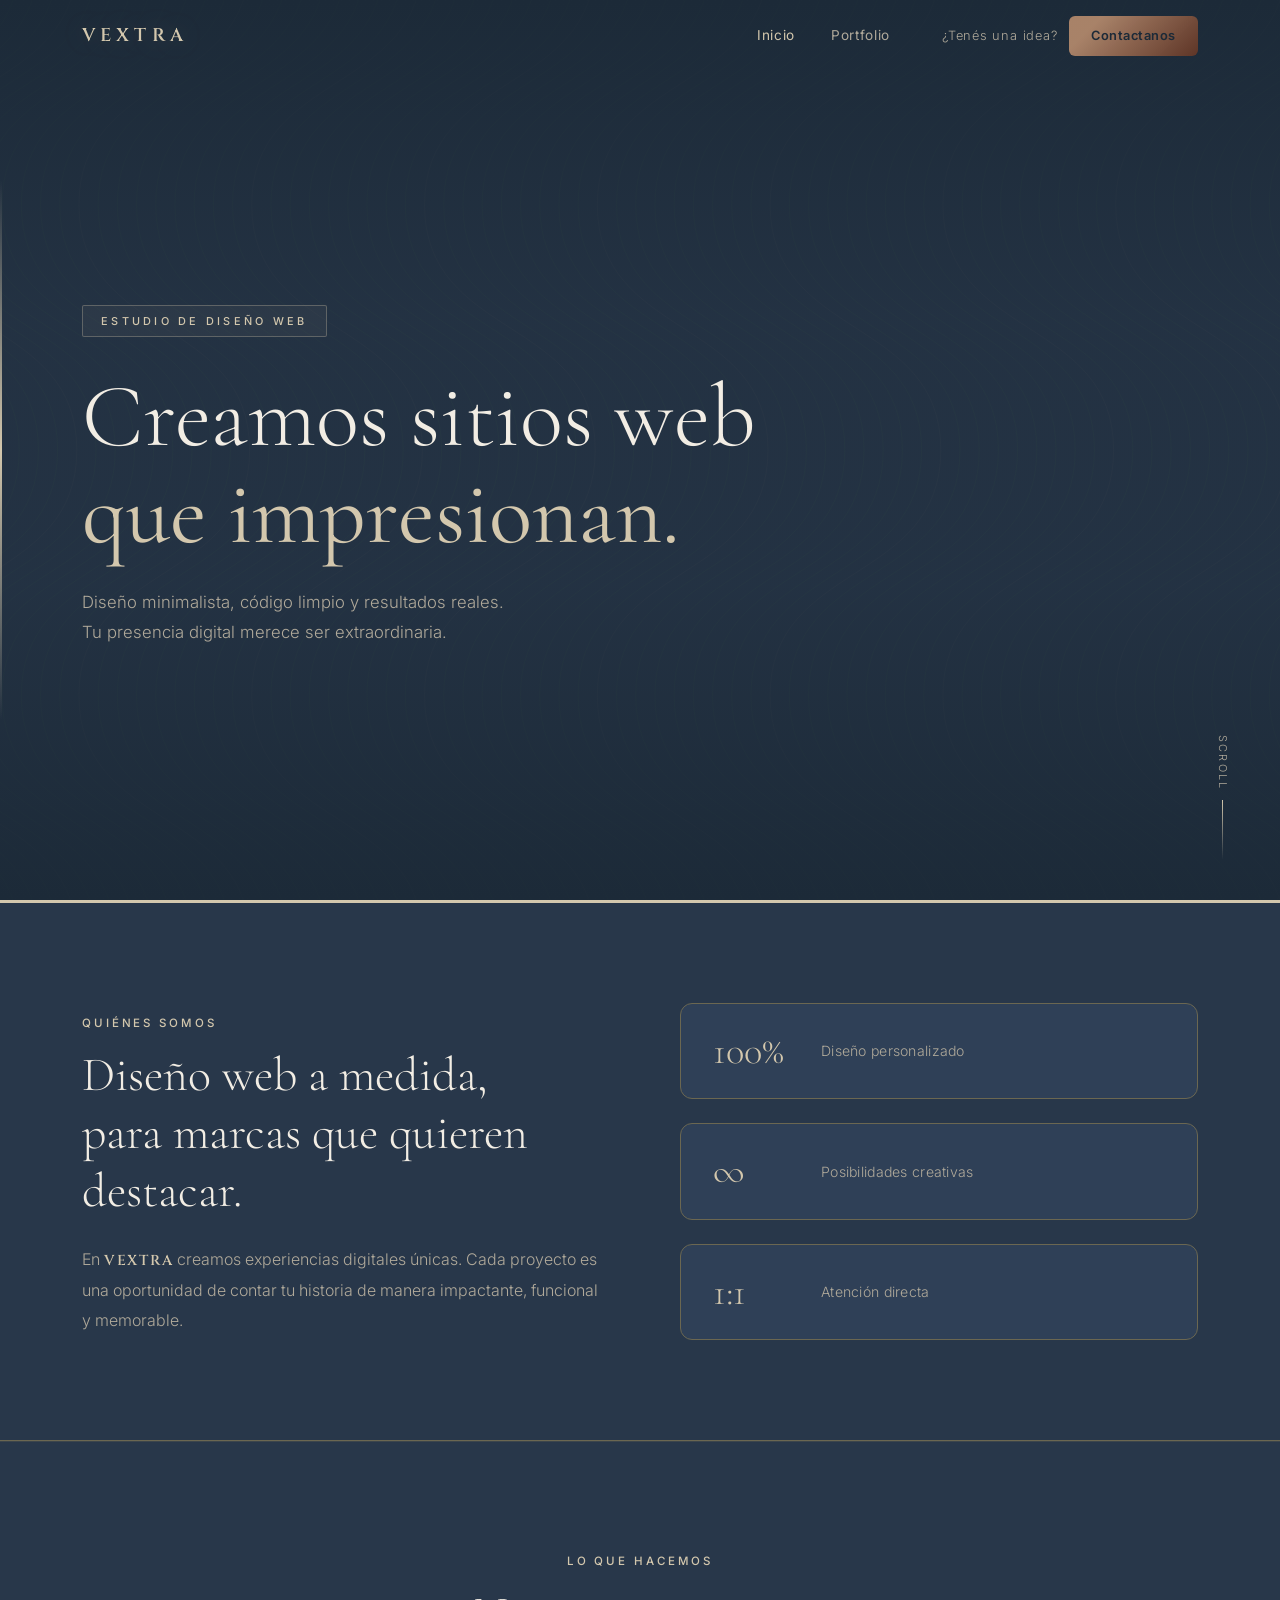
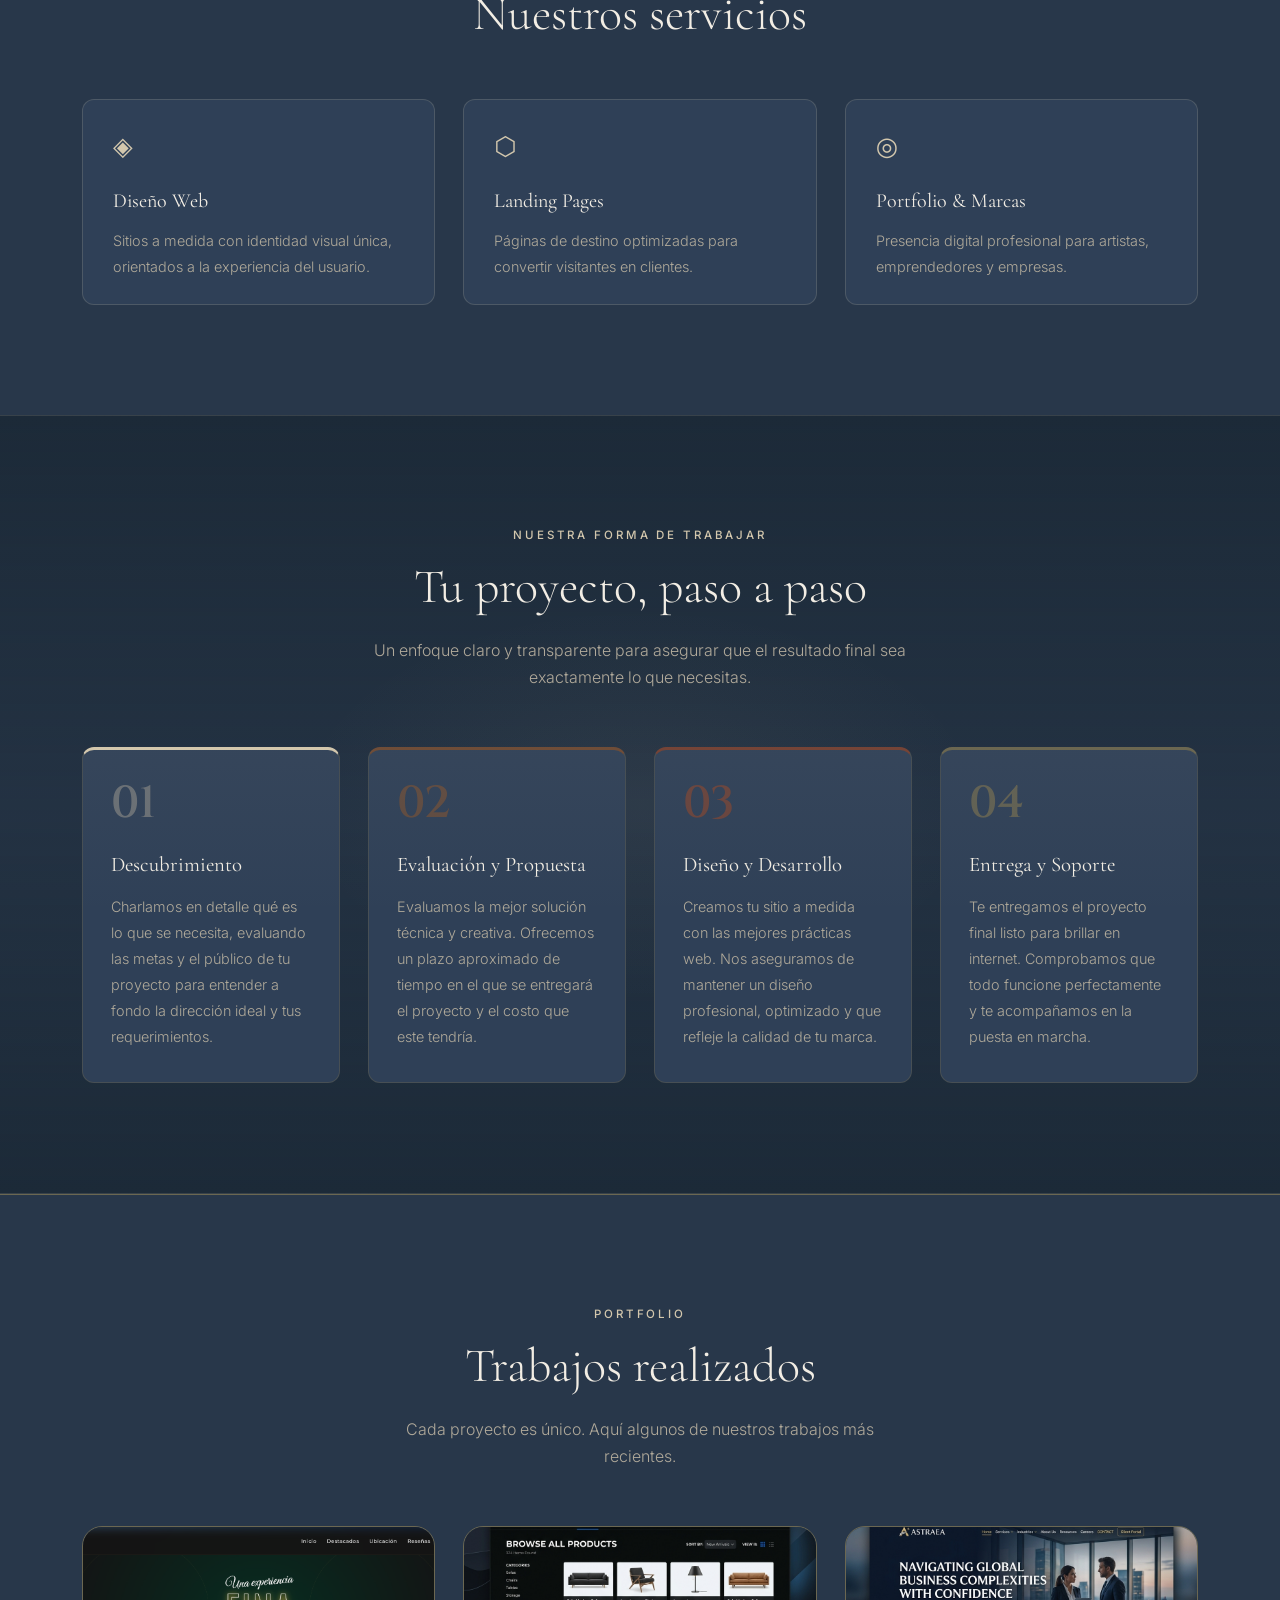
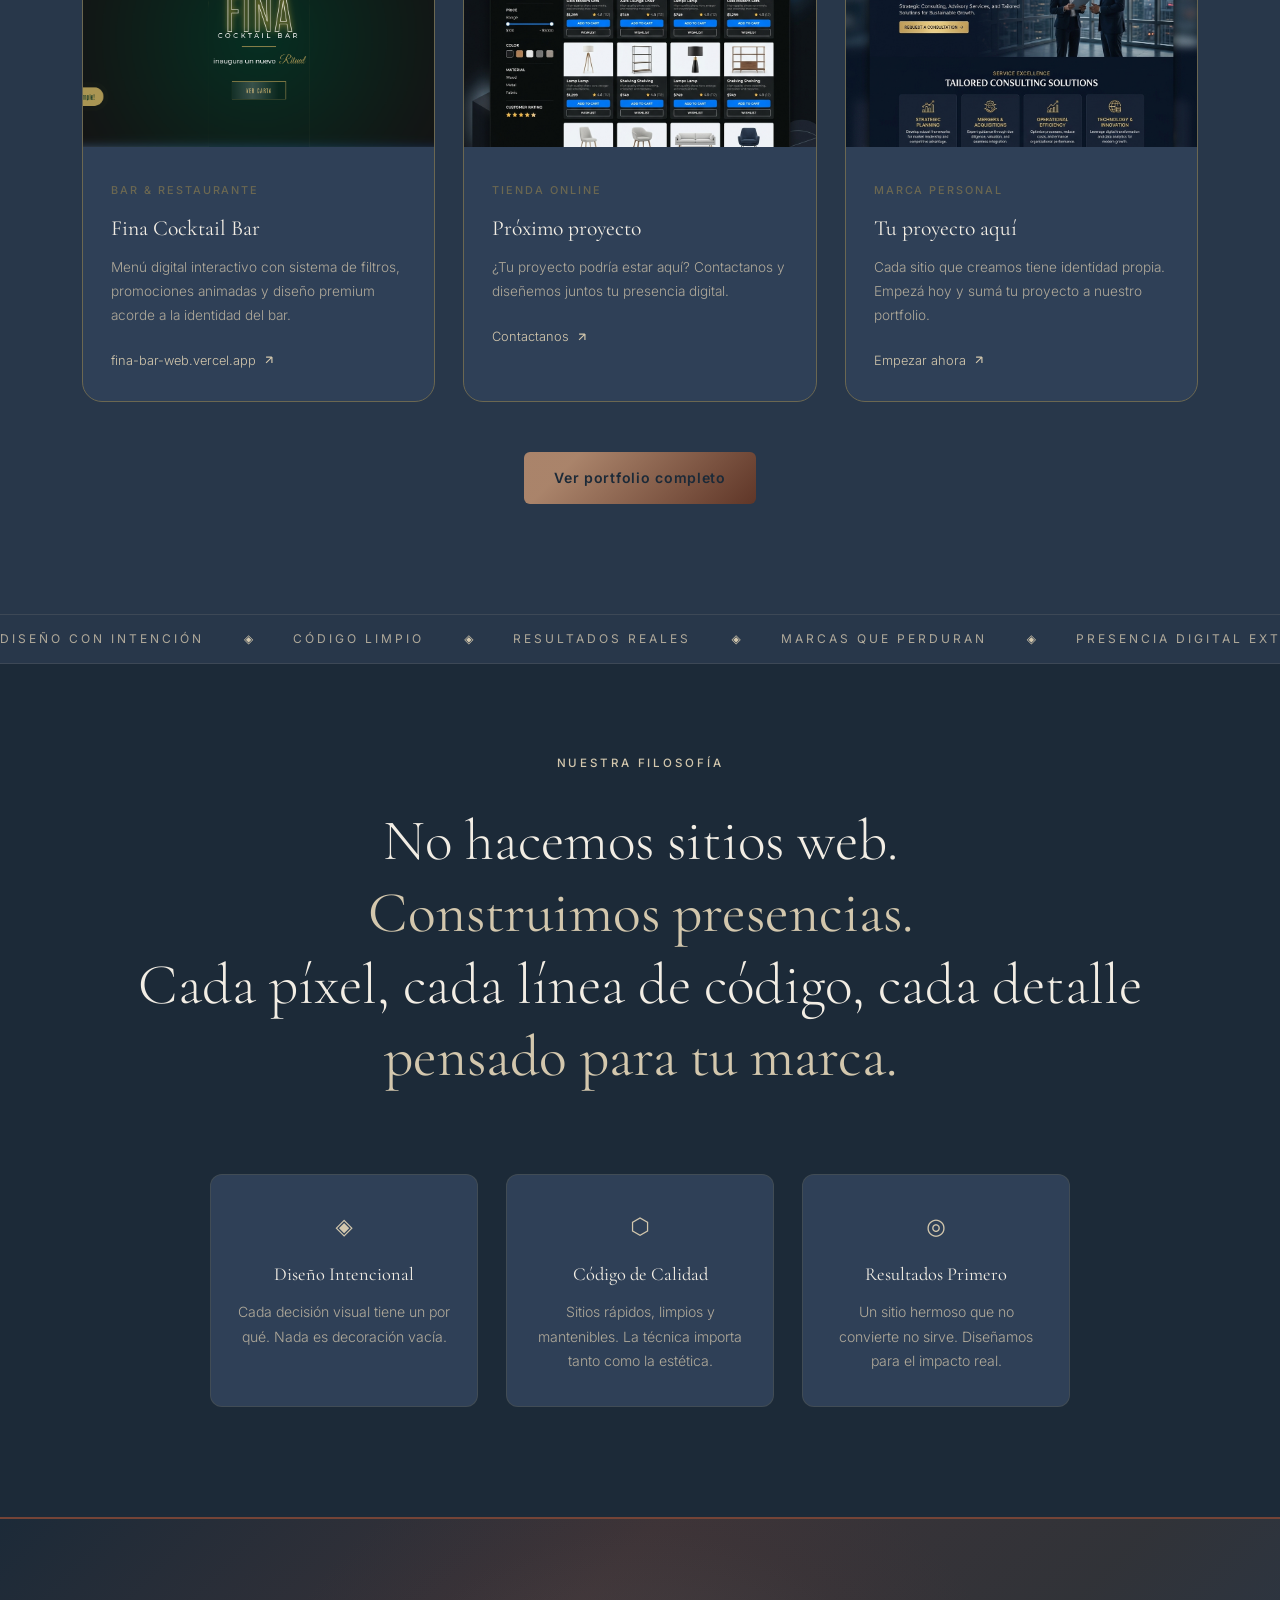
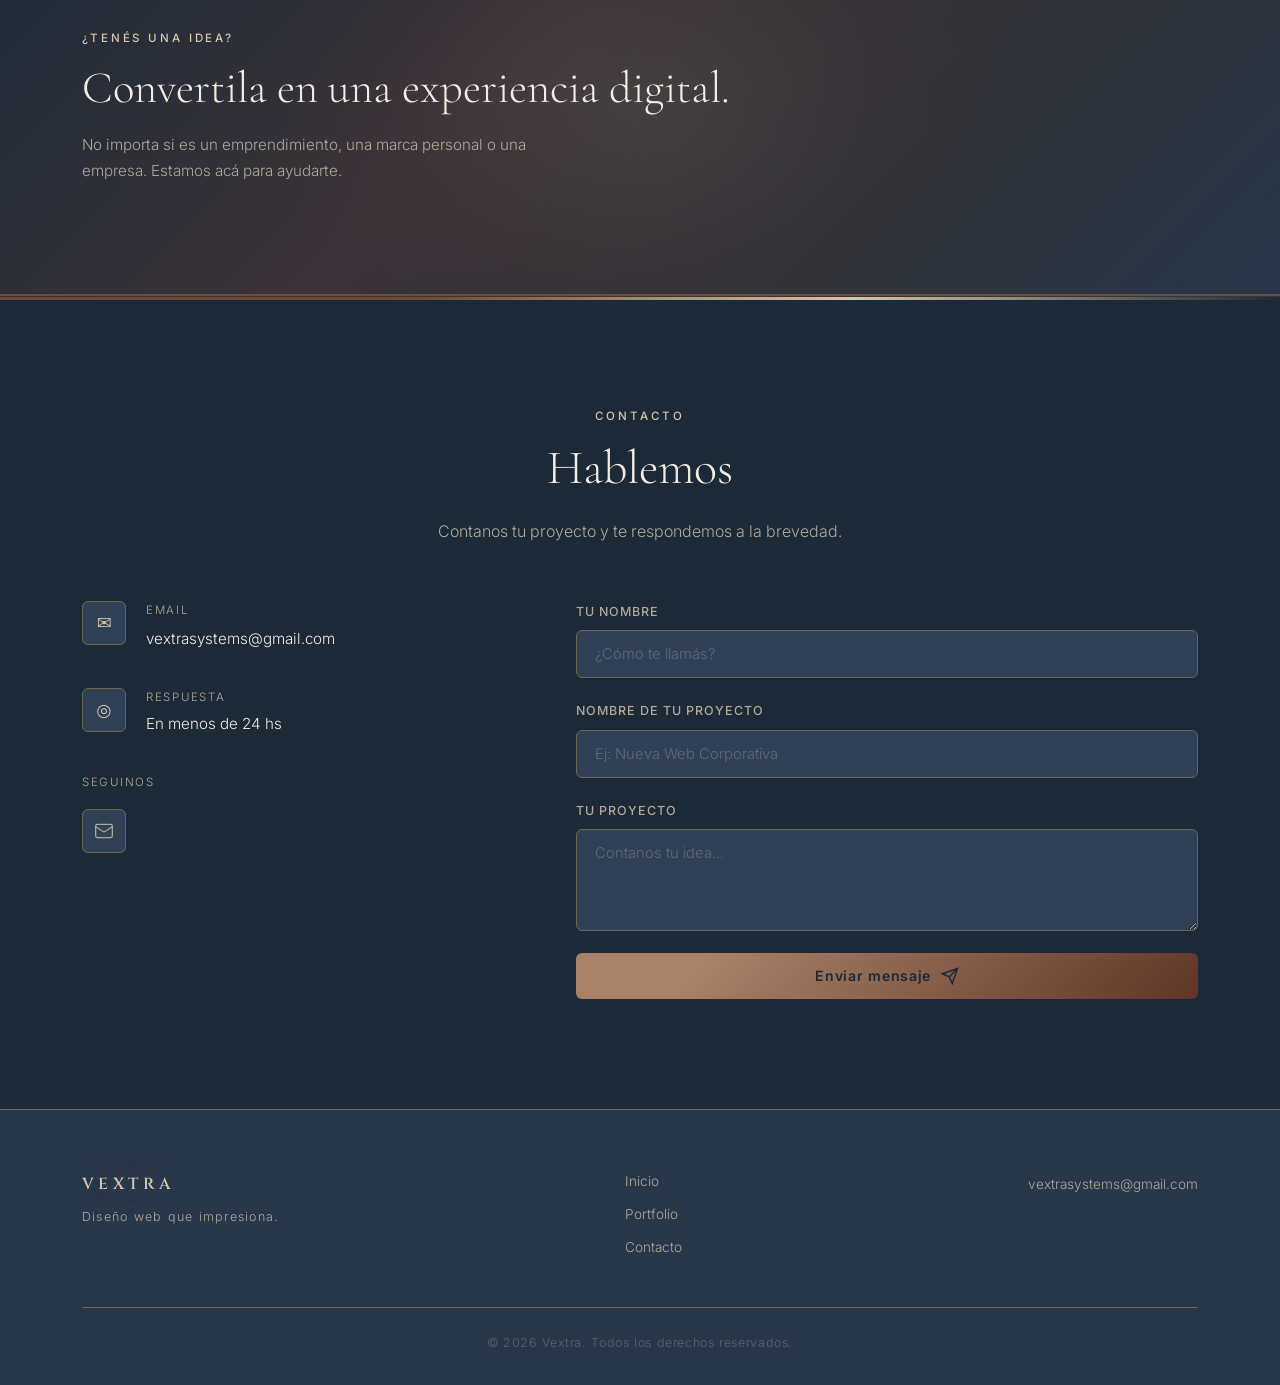
==== commit 02b99f54: "Fix manifesto: fuente uniforme y sin guion" ====
--- a/index.html
+++ b/index.html
@@ -269,7 +269,7 @@
         <div class="manifesto-phrases">
           <p class="manifesto-line reveal-phrase">No hacemos sitios web.</p>
           <p class="manifesto-line manifesto-accent reveal-phrase">Construimos presencias.</p>
-          <p class="manifesto-line manifesto-muted reveal-phrase">Cada píxel, cada línea de código, cada detalle —</p>
+          <p class="manifesto-line reveal-phrase">Cada píxel, cada línea de código, cada detalle</p>
           <p class="manifesto-line manifesto-accent reveal-phrase">pensado para tu marca.</p>
         </div>
         <div class="manifesto-values">
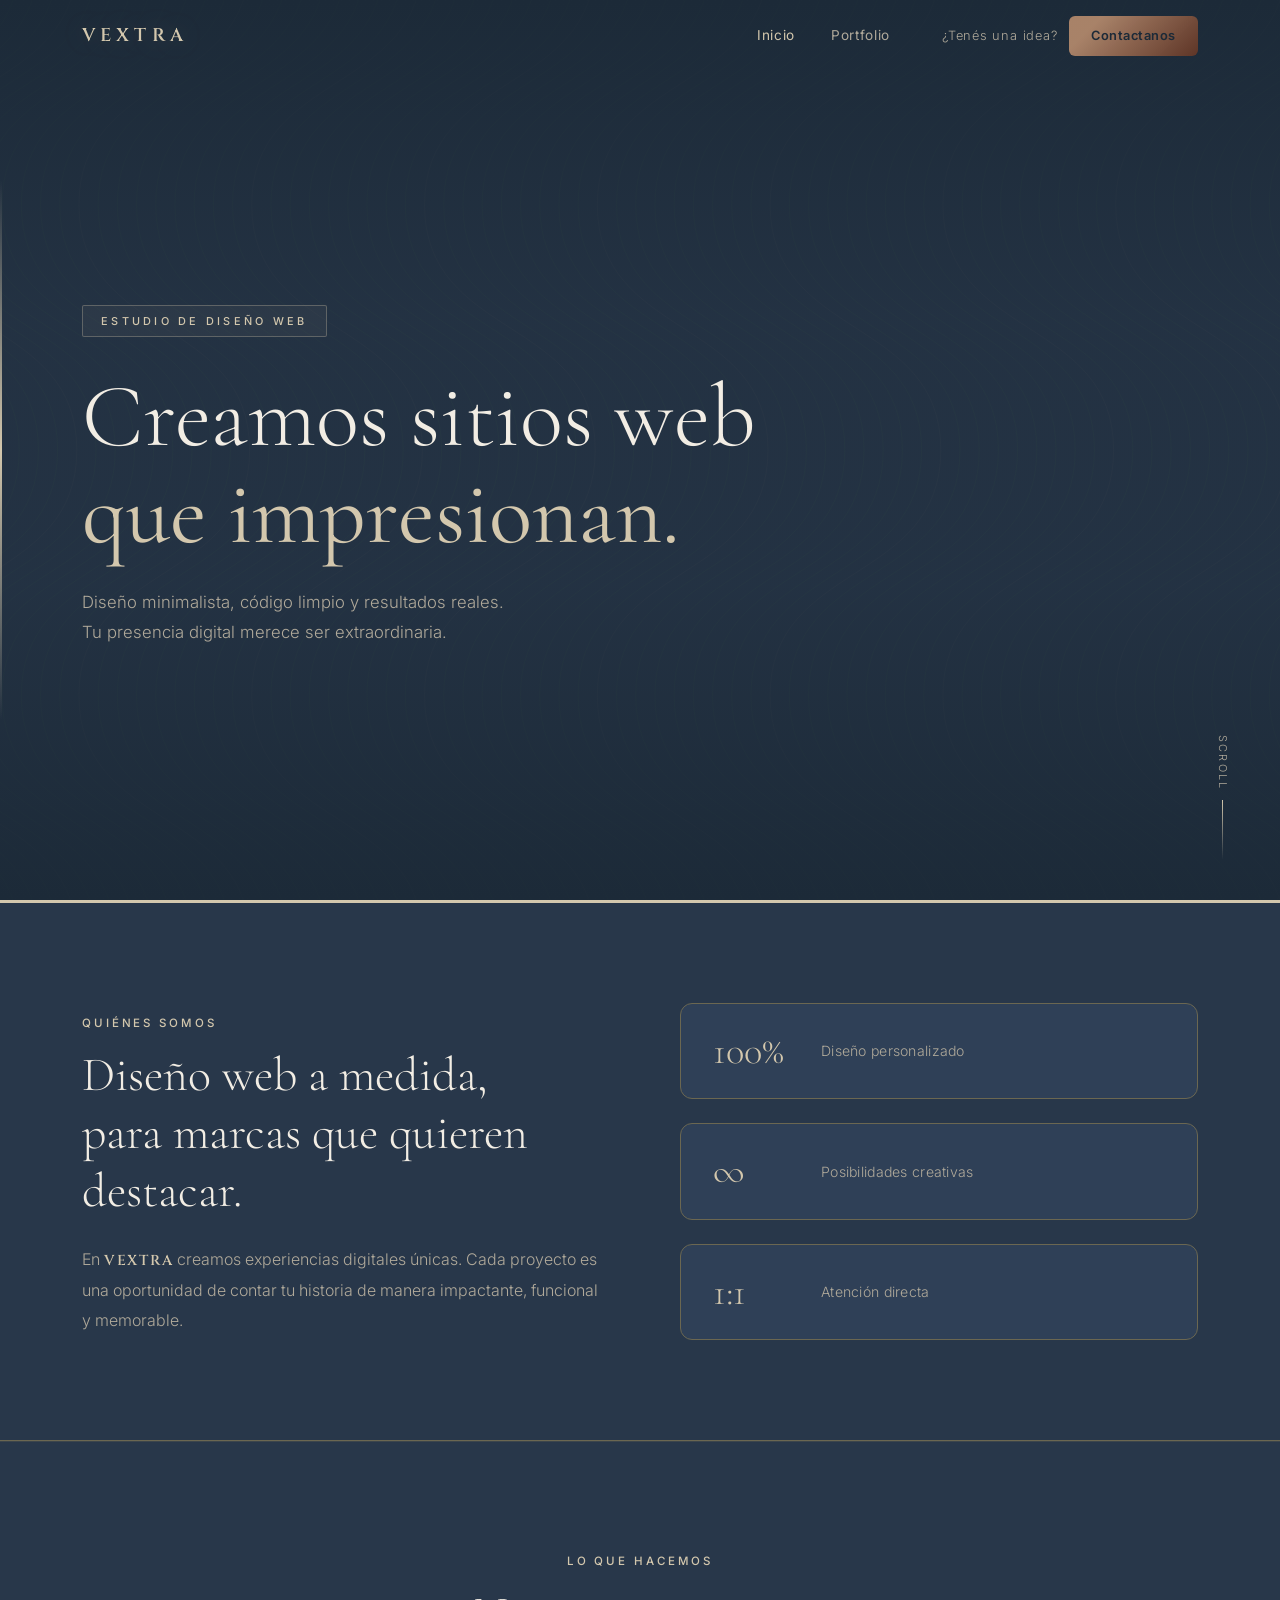
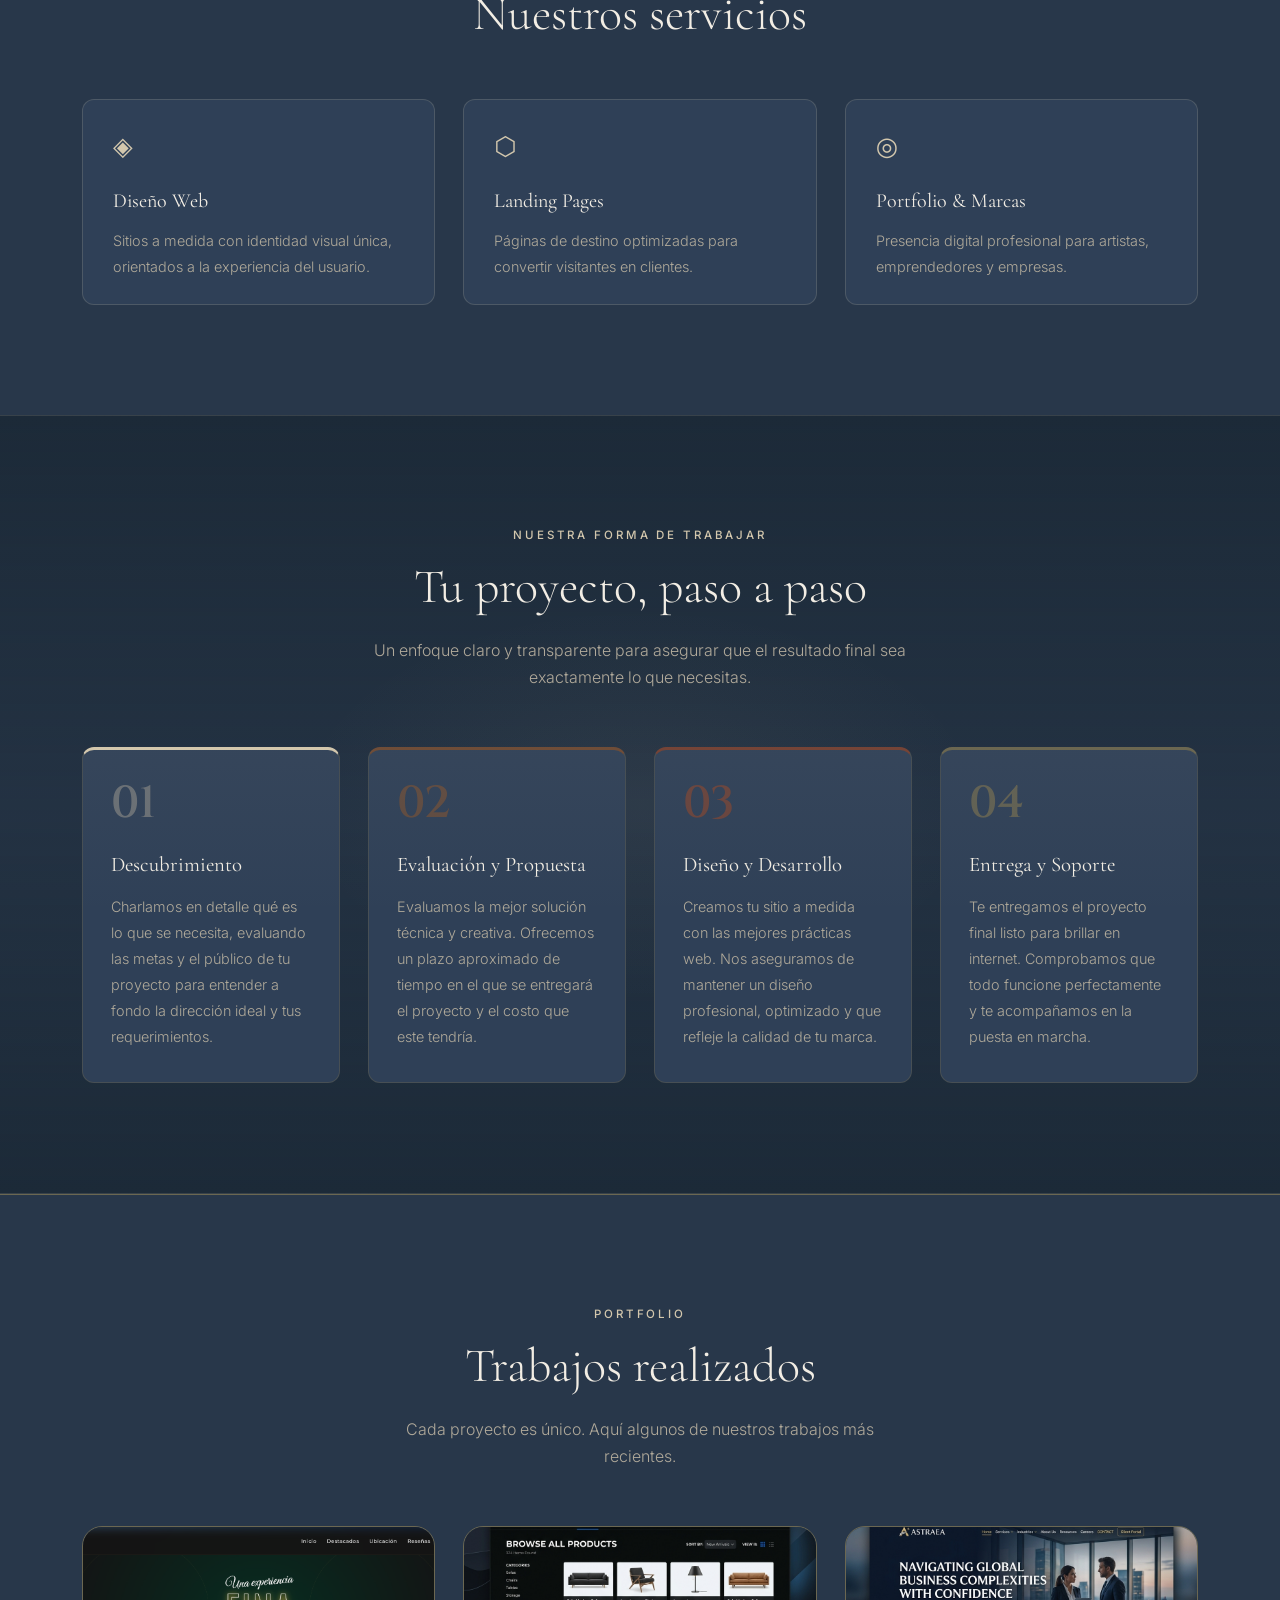
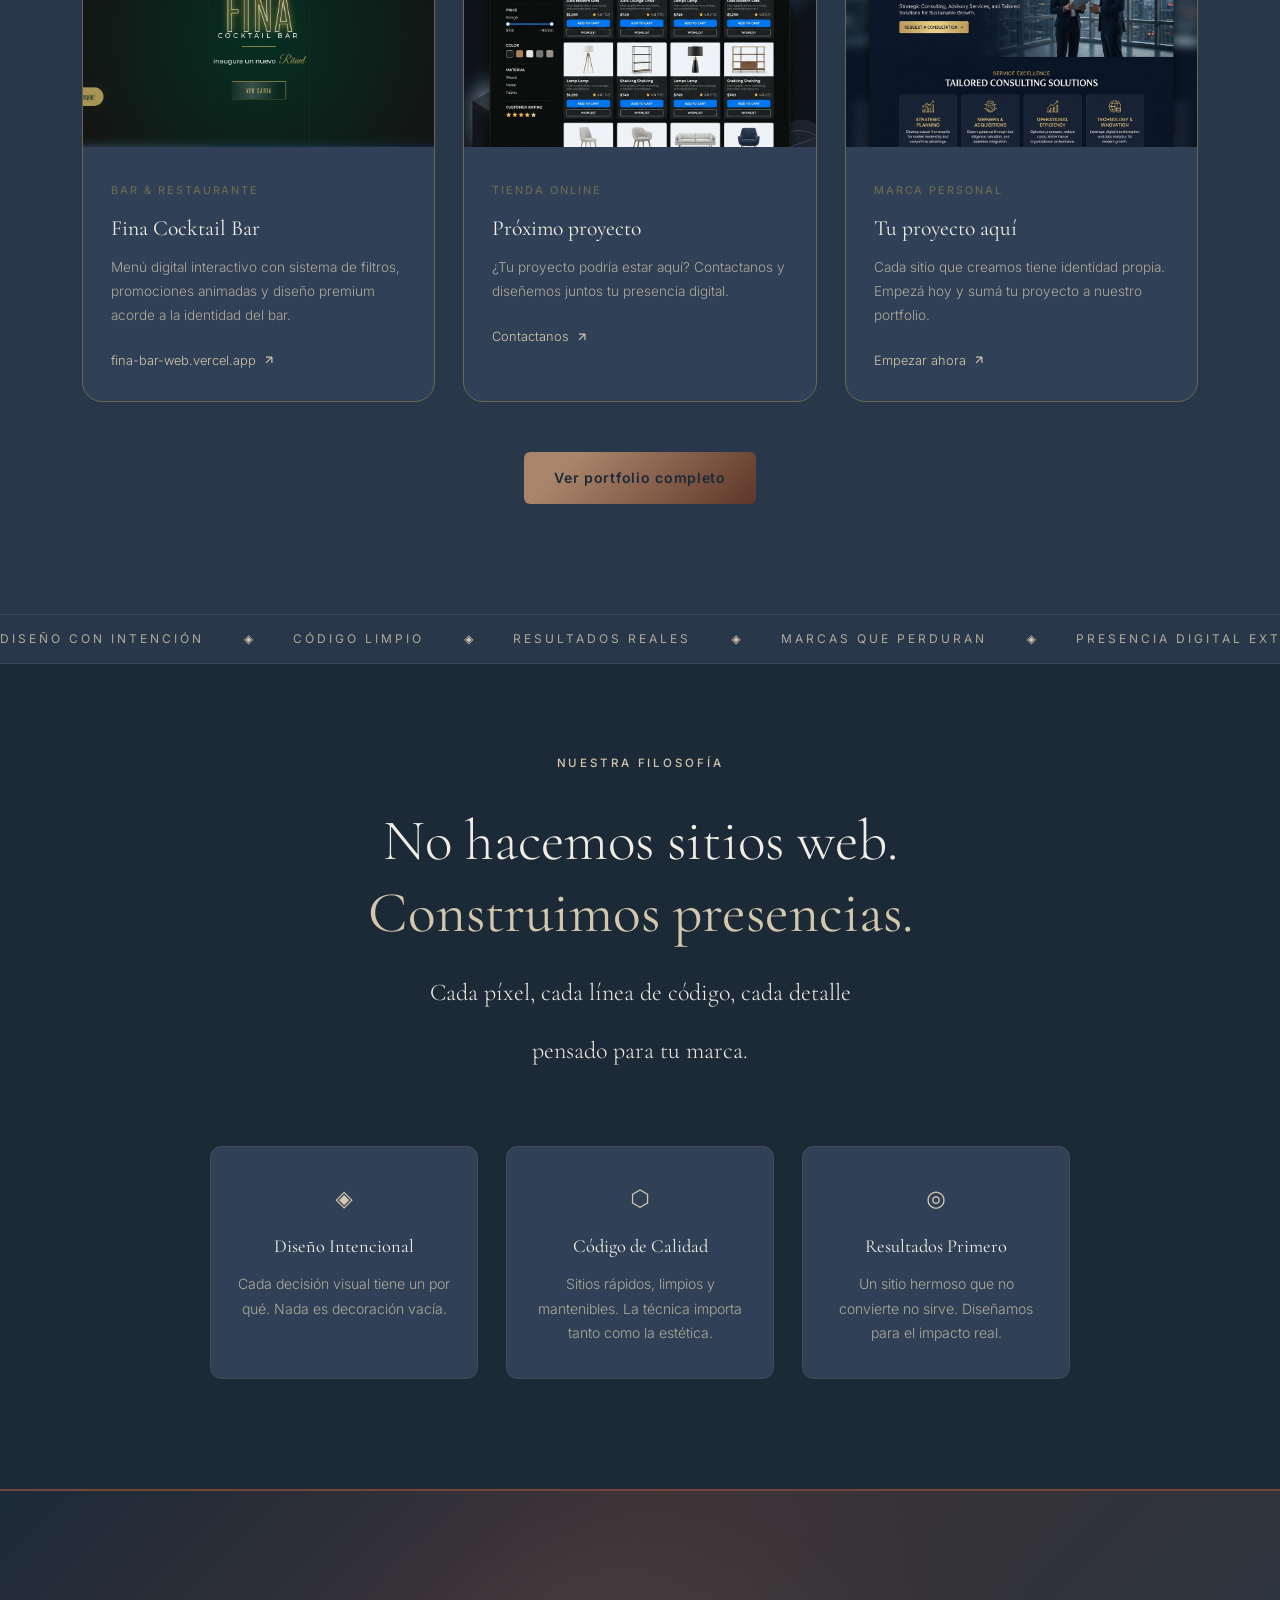
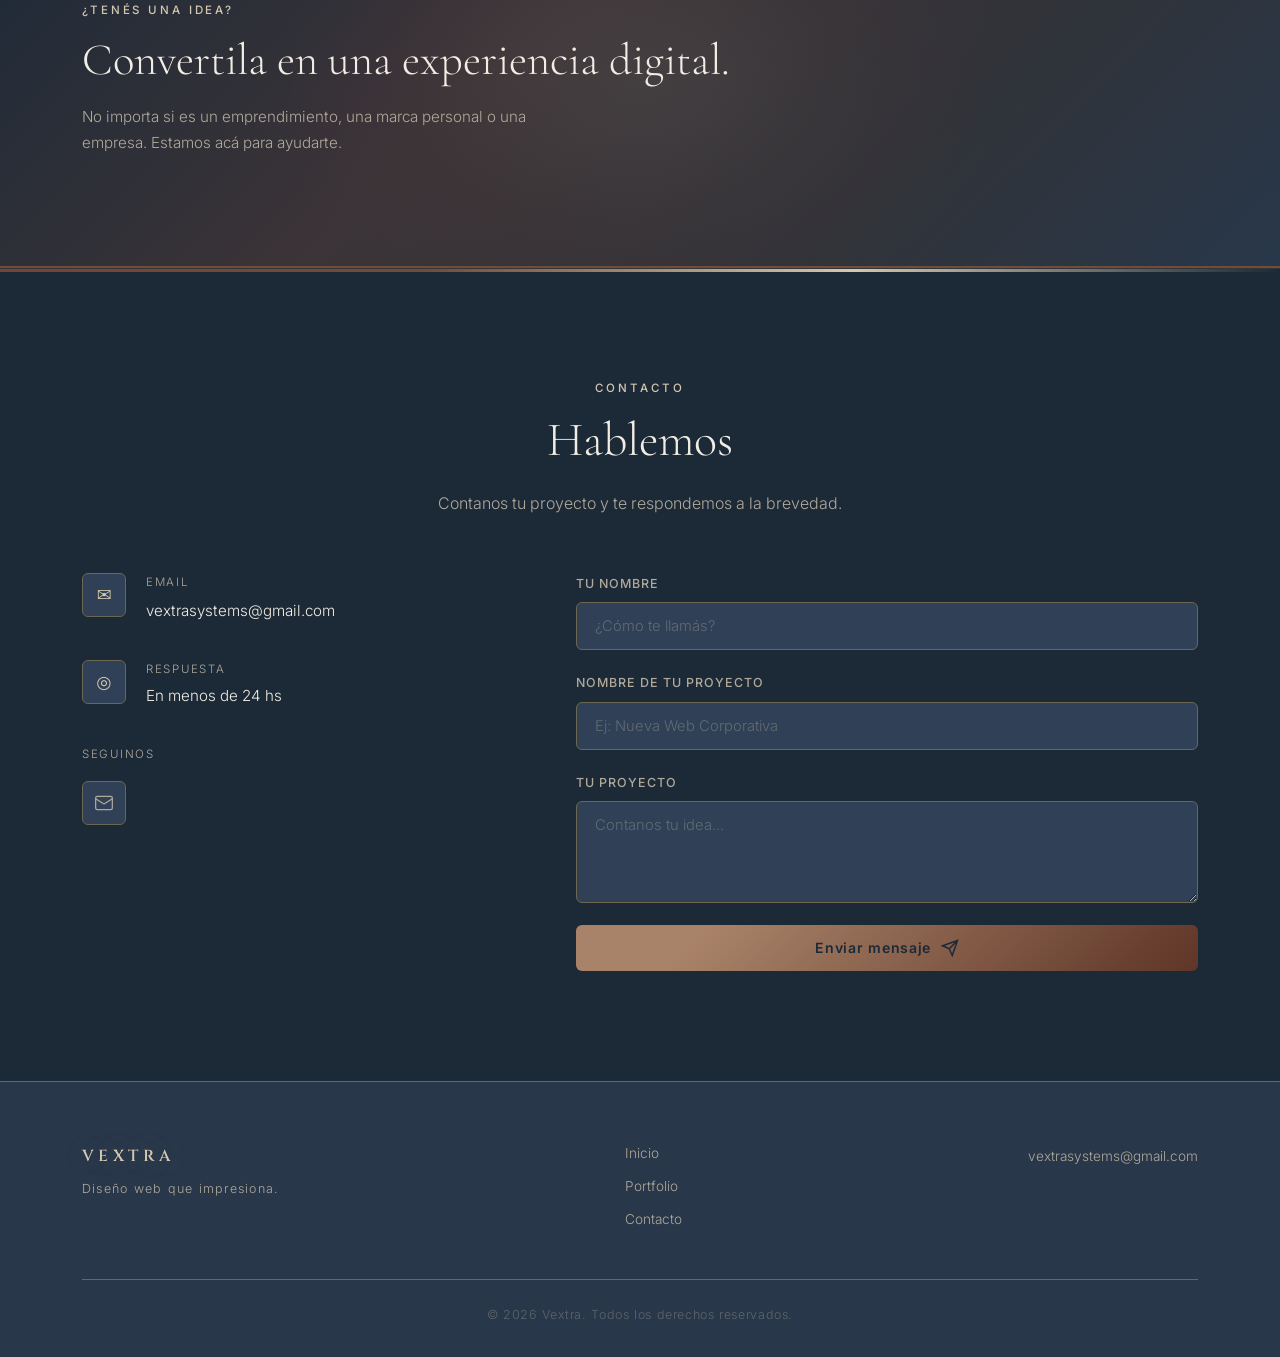
==== commit 590b4b87: "Manifesto: ultimas dos frases mas pequenas y en blanco" ====
--- a/index.html
+++ b/index.html
@@ -269,8 +269,8 @@
         <div class="manifesto-phrases">
           <p class="manifesto-line reveal-phrase">No hacemos sitios web.</p>
           <p class="manifesto-line manifesto-accent reveal-phrase">Construimos presencias.</p>
-          <p class="manifesto-line reveal-phrase">Cada píxel, cada línea de código, cada detalle</p>
-          <p class="manifesto-line manifesto-accent reveal-phrase">pensado para tu marca.</p>
+          <p class="manifesto-line manifesto-small reveal-phrase">Cada píxel, cada línea de código, cada detalle</p>
+          <p class="manifesto-line manifesto-small reveal-phrase">pensado para tu marca.</p>
         </div>
         <div class="manifesto-values">
           <div class="manifesto-value">
--- a/style.css
+++ b/style.css
@@ -1345,6 +1345,12 @@
   letter-spacing: 0.04em;
   margin-top: 32px;
 }
+.manifesto-line.manifesto-small {
+  color: var(--white);
+  font-size: clamp(1rem, 2vw, 1.5rem);
+  font-weight: 300;
+  margin-top: 28px;
+}
 .manifesto-line.manifesto-muted + .manifesto-accent {
   font-size: clamp(1.6rem, 3vw, 2.4rem);
 }
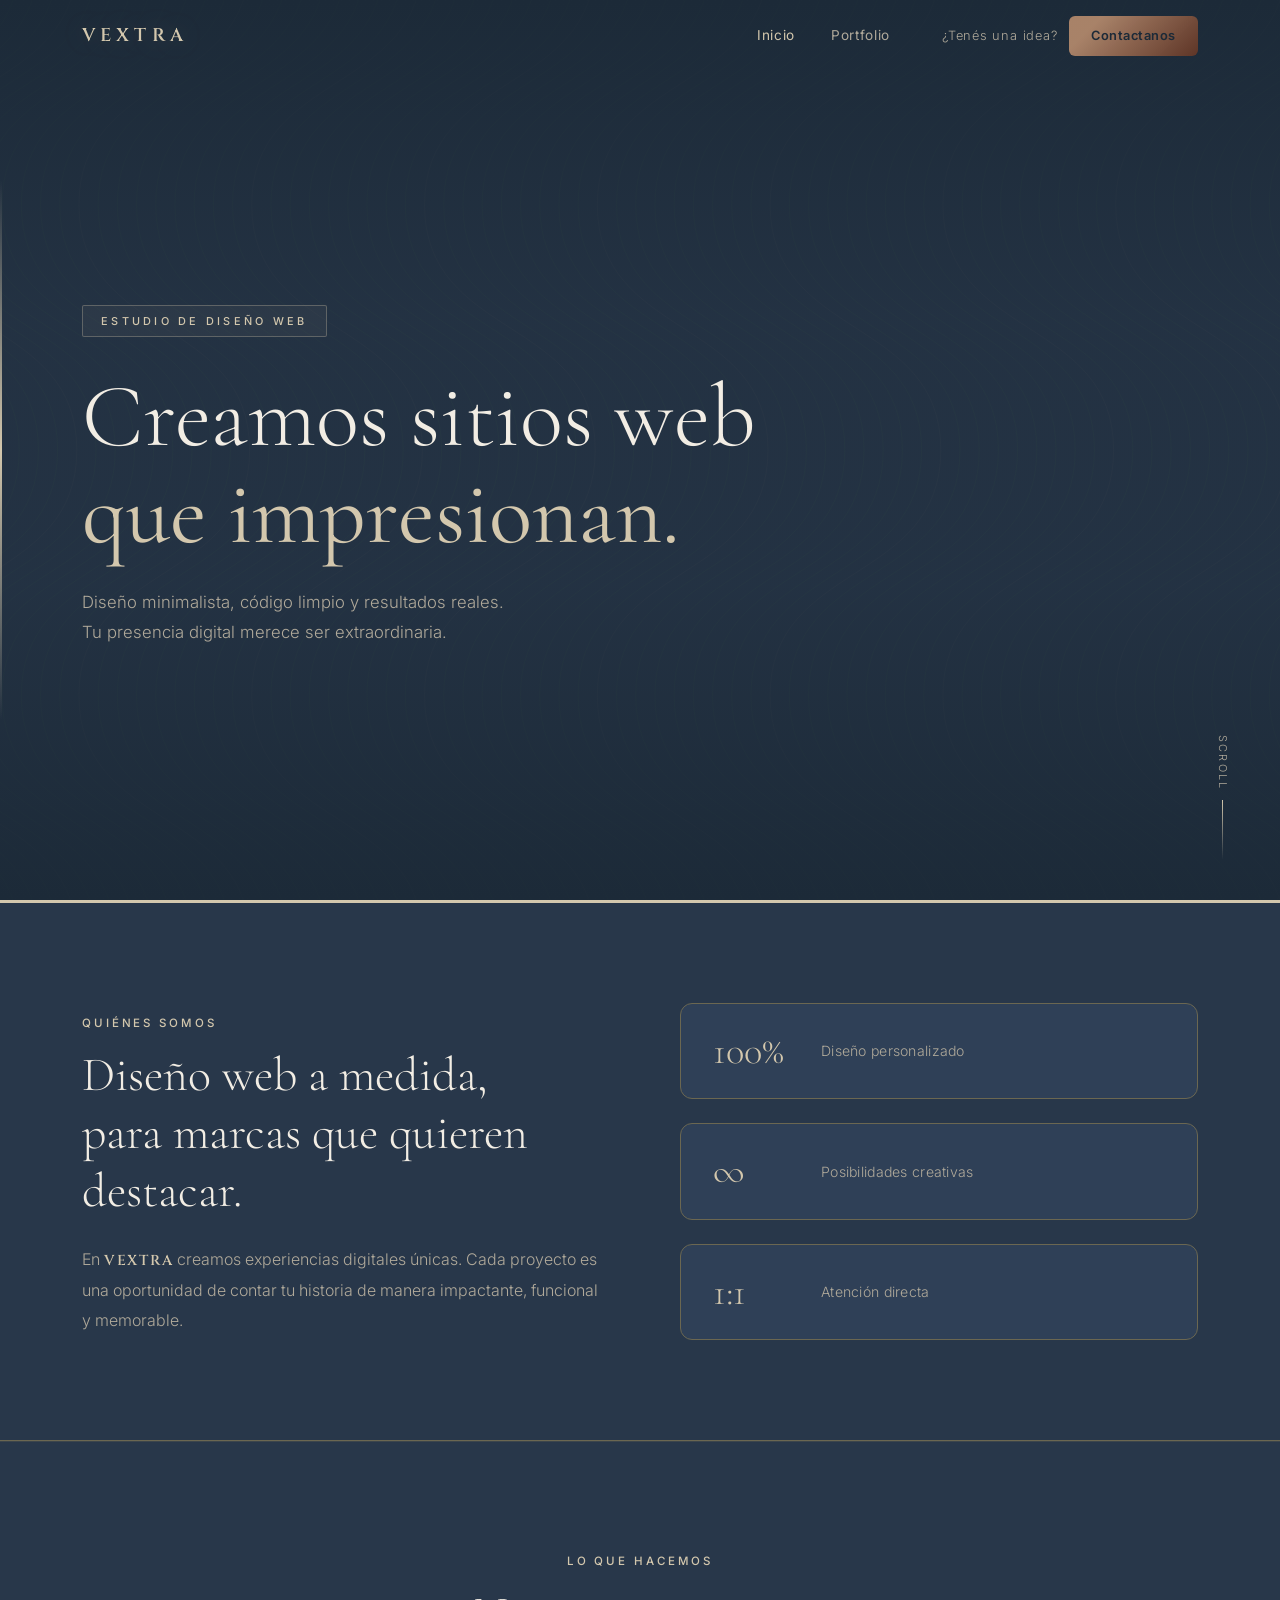
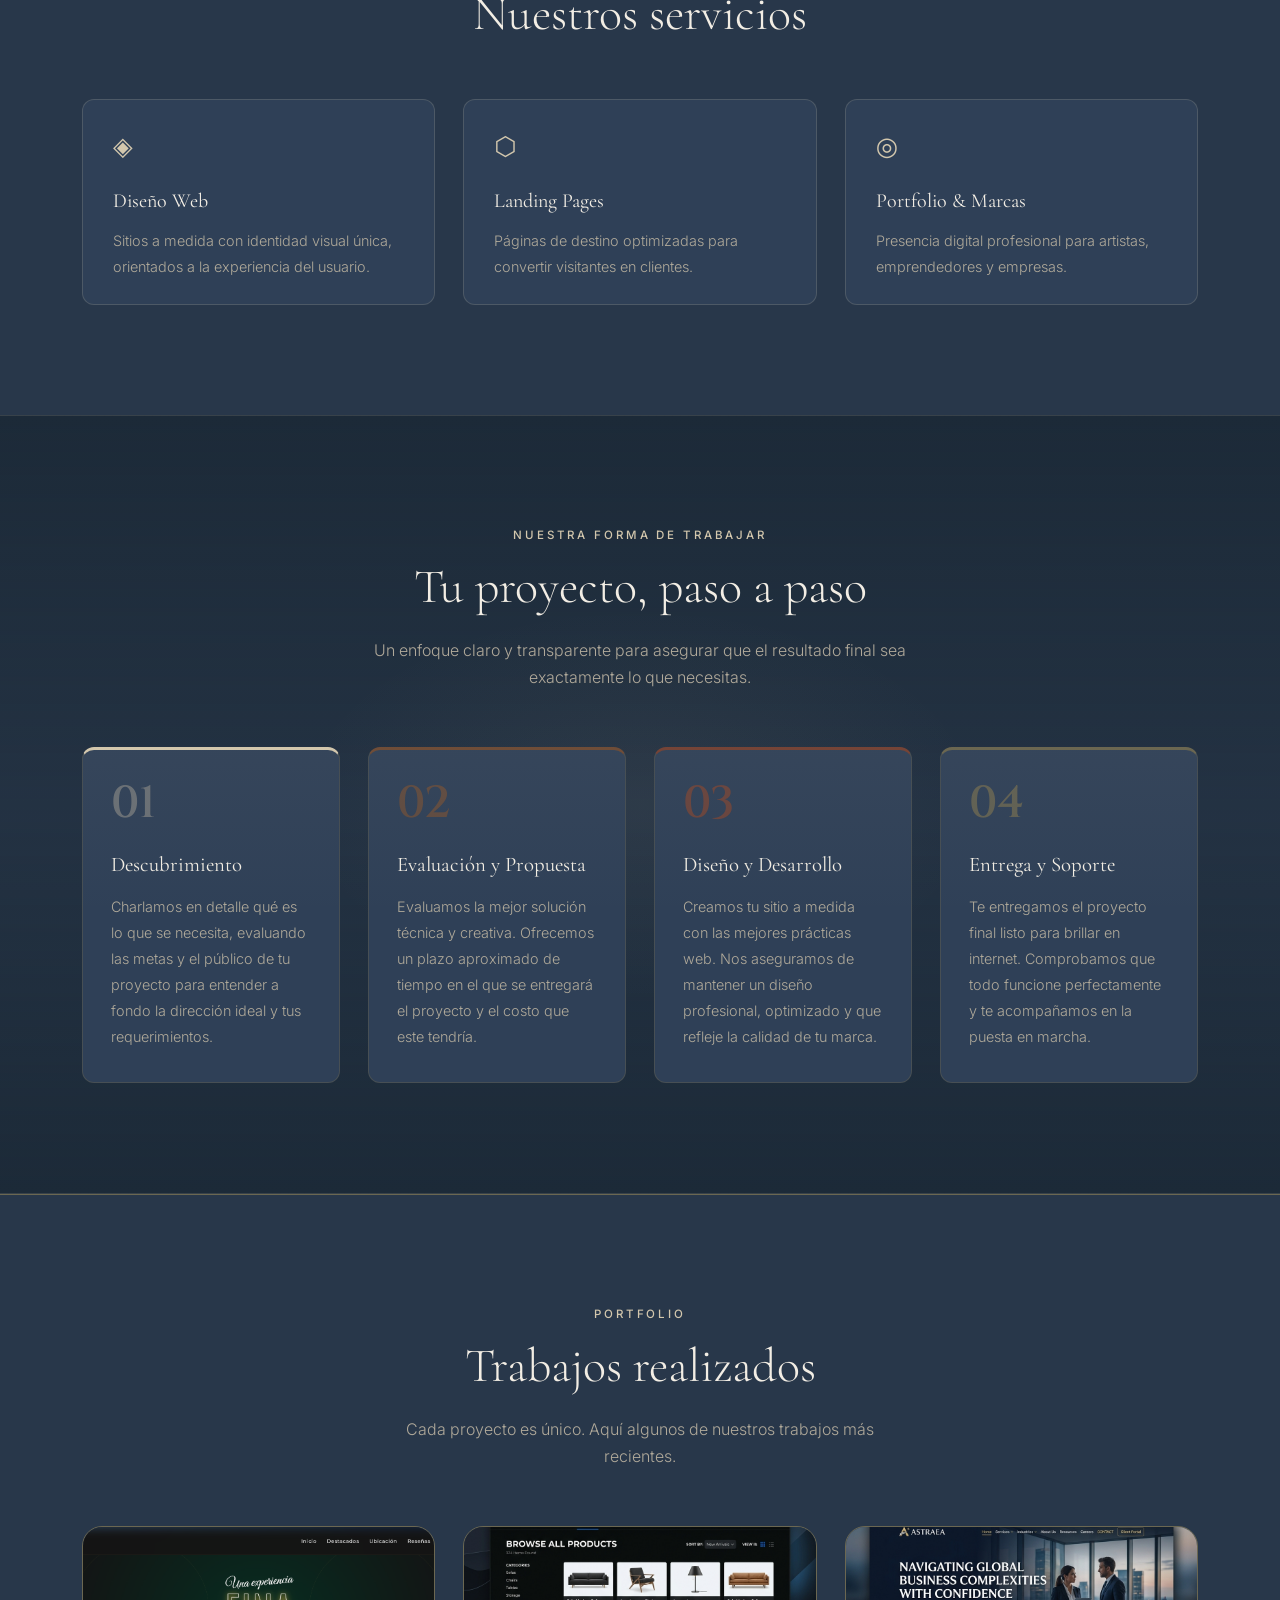
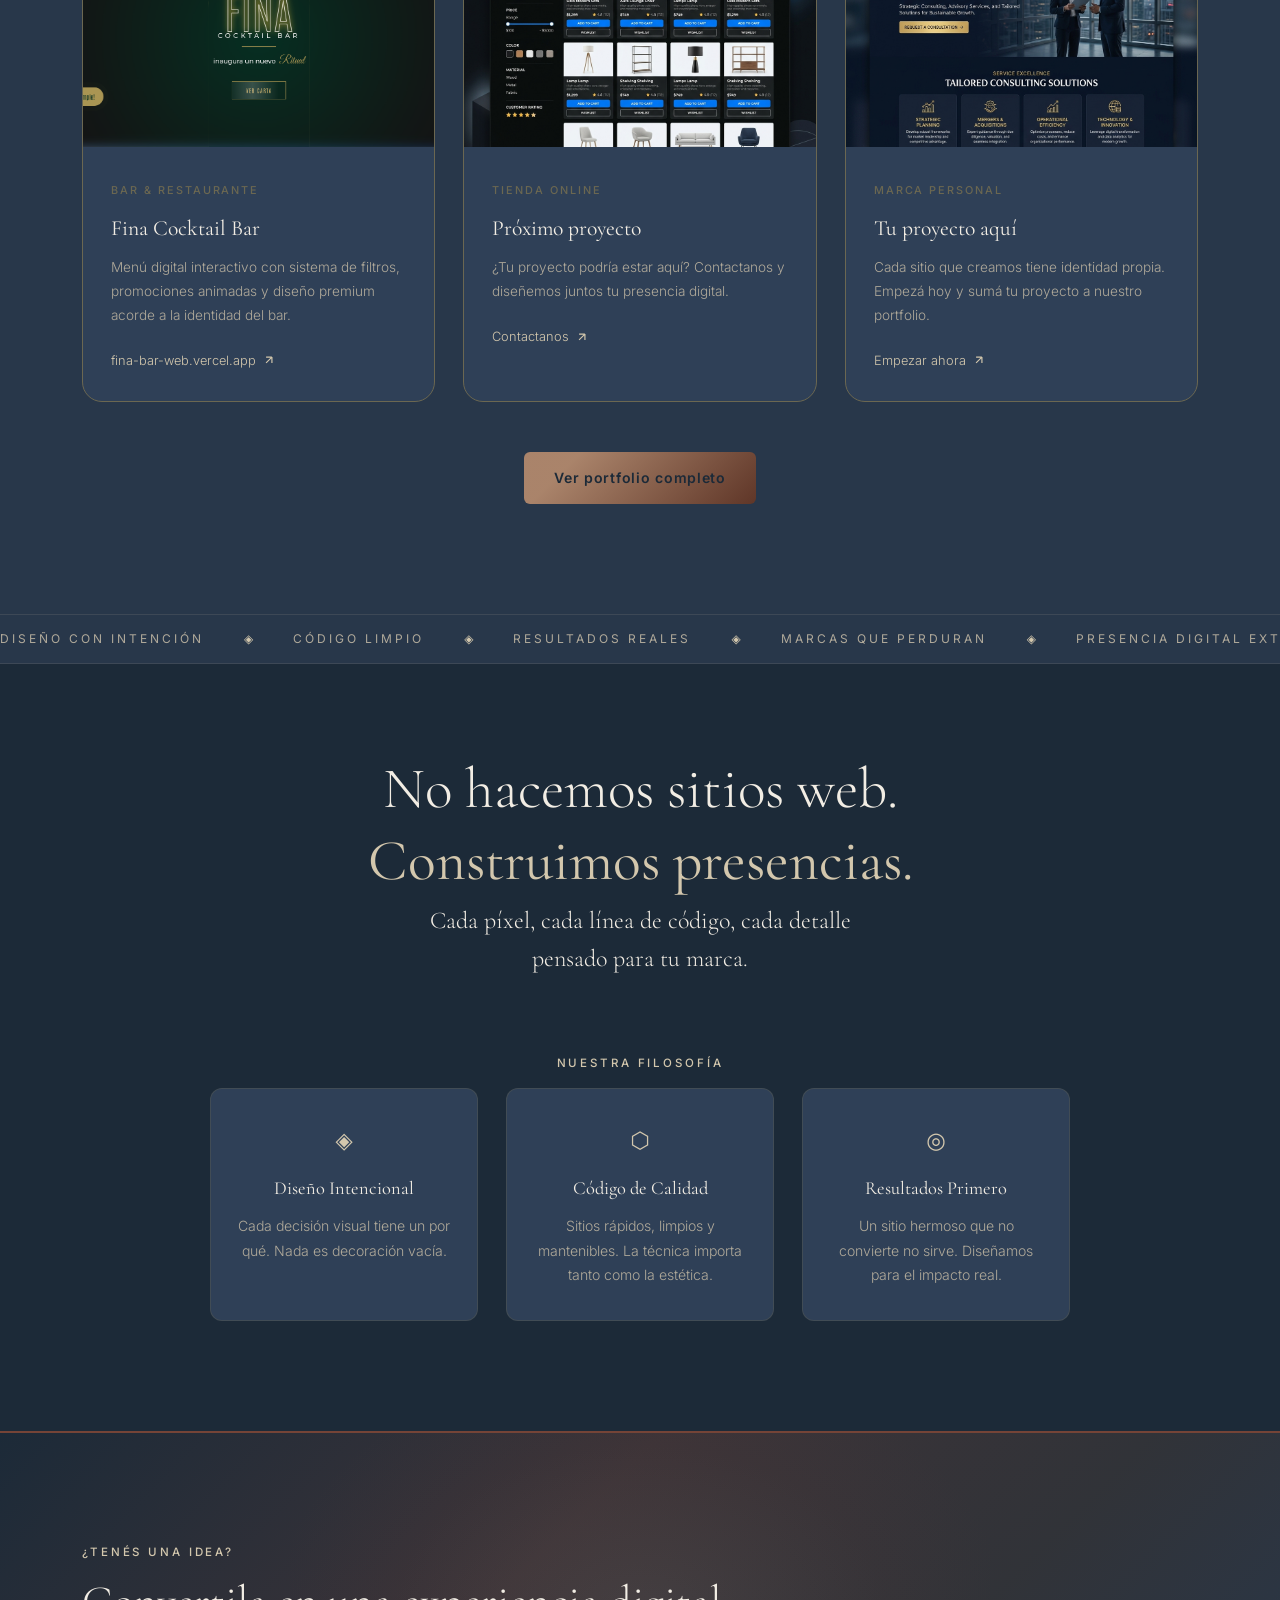
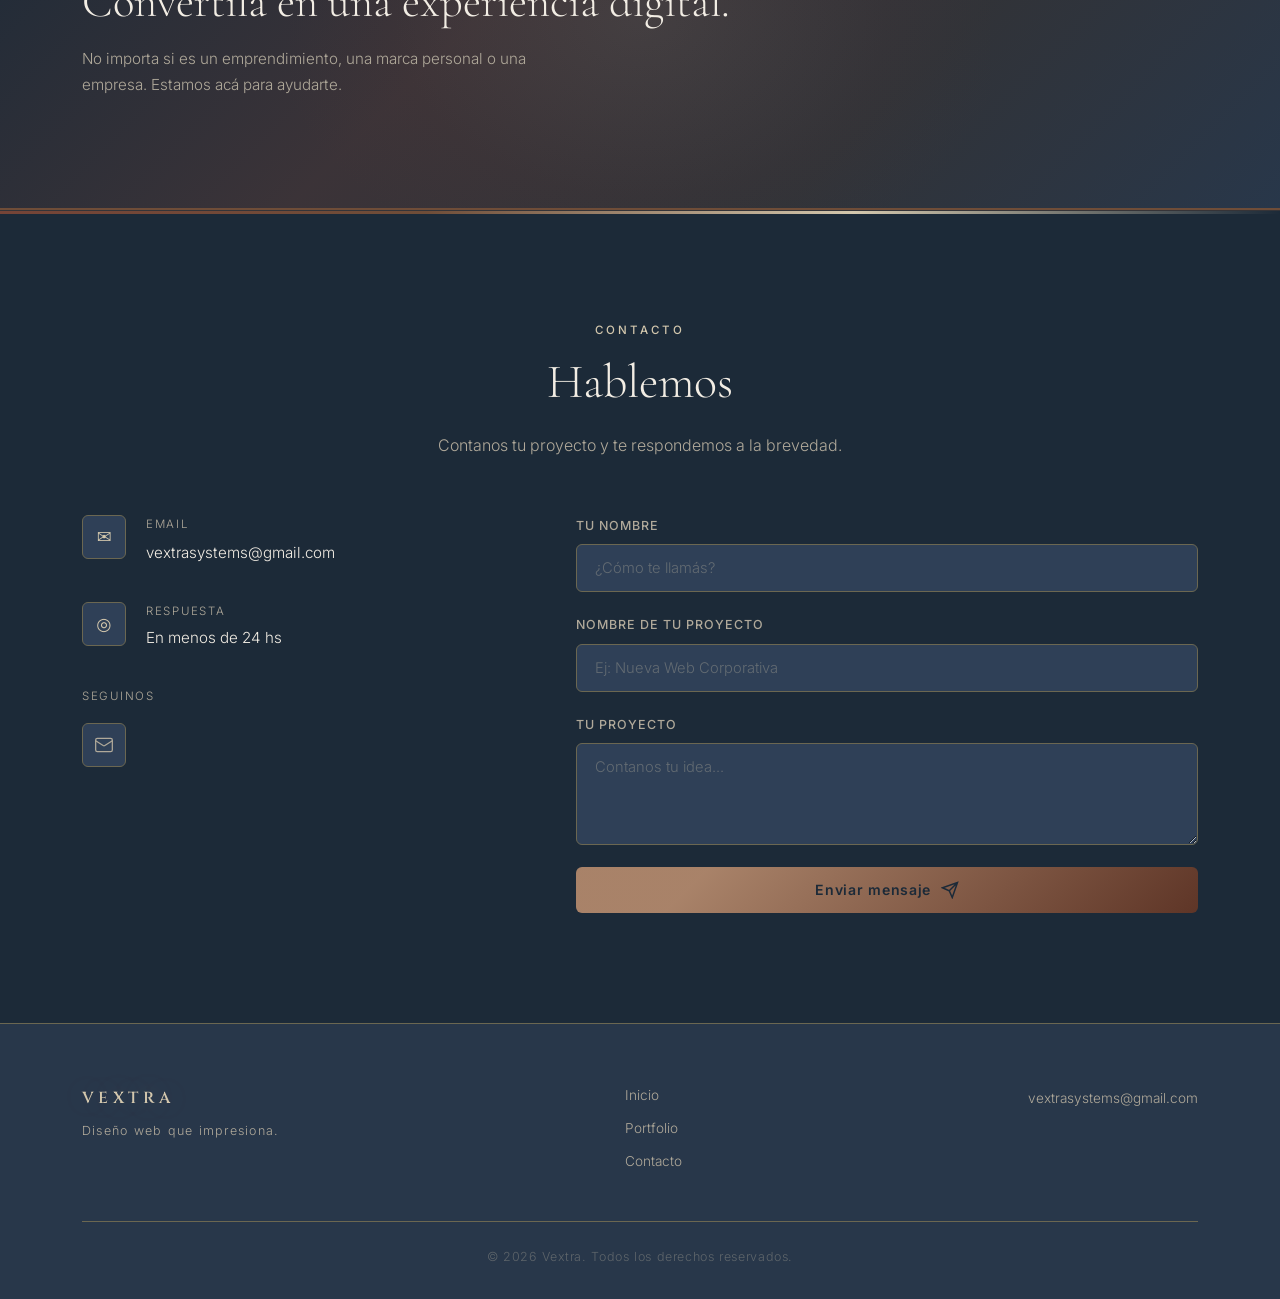
==== commit c15de3ee: "Manifesto: swap label posicion y reducir espacio entre frases pequenas" ====
--- a/index.html
+++ b/index.html
@@ -265,13 +265,13 @@
     </div>
     <div class="container">
       <div class="manifesto-inner">
-        <span class="section-label centered">Nuestra filosofía</span>
         <div class="manifesto-phrases">
           <p class="manifesto-line reveal-phrase">No hacemos sitios web.</p>
           <p class="manifesto-line manifesto-accent reveal-phrase">Construimos presencias.</p>
           <p class="manifesto-line manifesto-small reveal-phrase">Cada píxel, cada línea de código, cada detalle</p>
           <p class="manifesto-line manifesto-small reveal-phrase">pensado para tu marca.</p>
         </div>
+        <span class="section-label centered">Nuestra filosofía</span>
         <div class="manifesto-values">
           <div class="manifesto-value">
             <div class="mvalue-icon">◈</div>
--- a/style.css
+++ b/style.css
@@ -1349,7 +1349,7 @@
   color: var(--white);
   font-size: clamp(1rem, 2vw, 1.5rem);
   font-weight: 300;
-  margin-top: 28px;
+  margin-top: 8px;
 }
 .manifesto-line.manifesto-muted + .manifesto-accent {
   font-size: clamp(1.6rem, 3vw, 2.4rem);
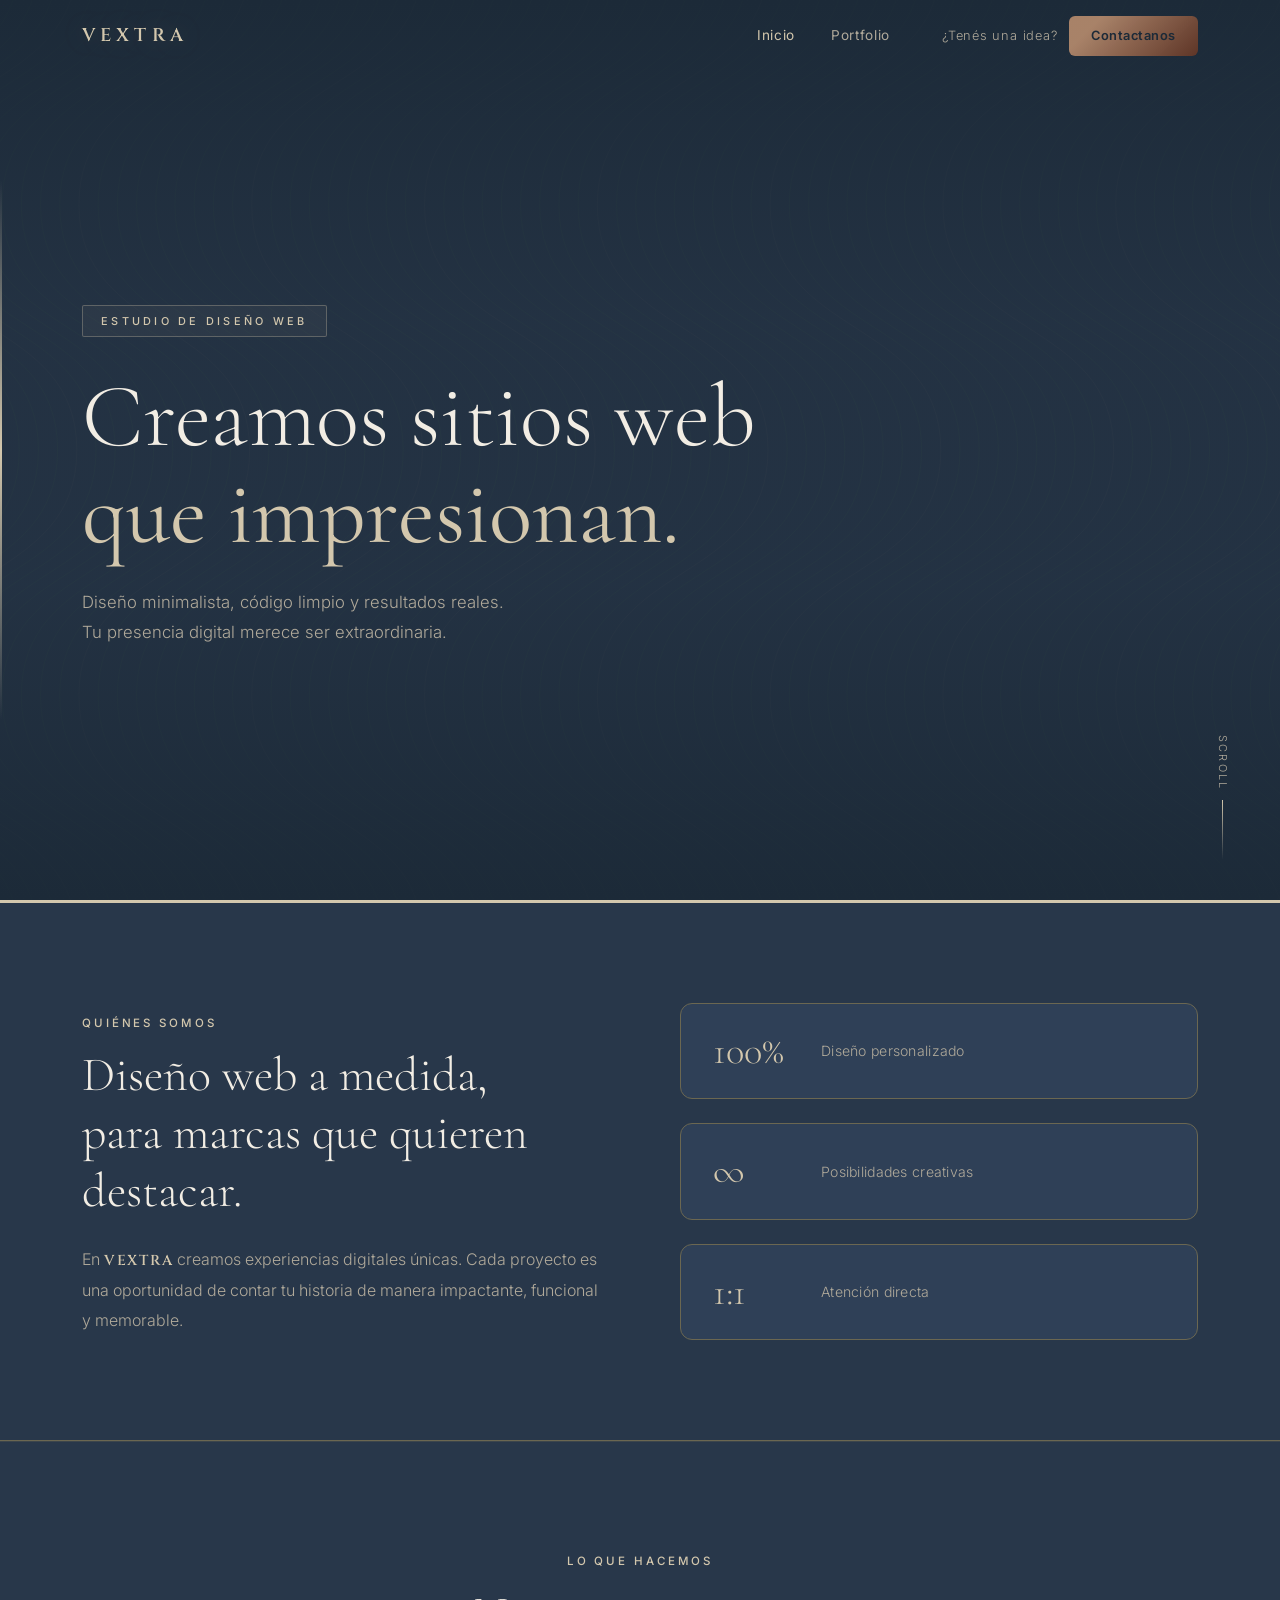
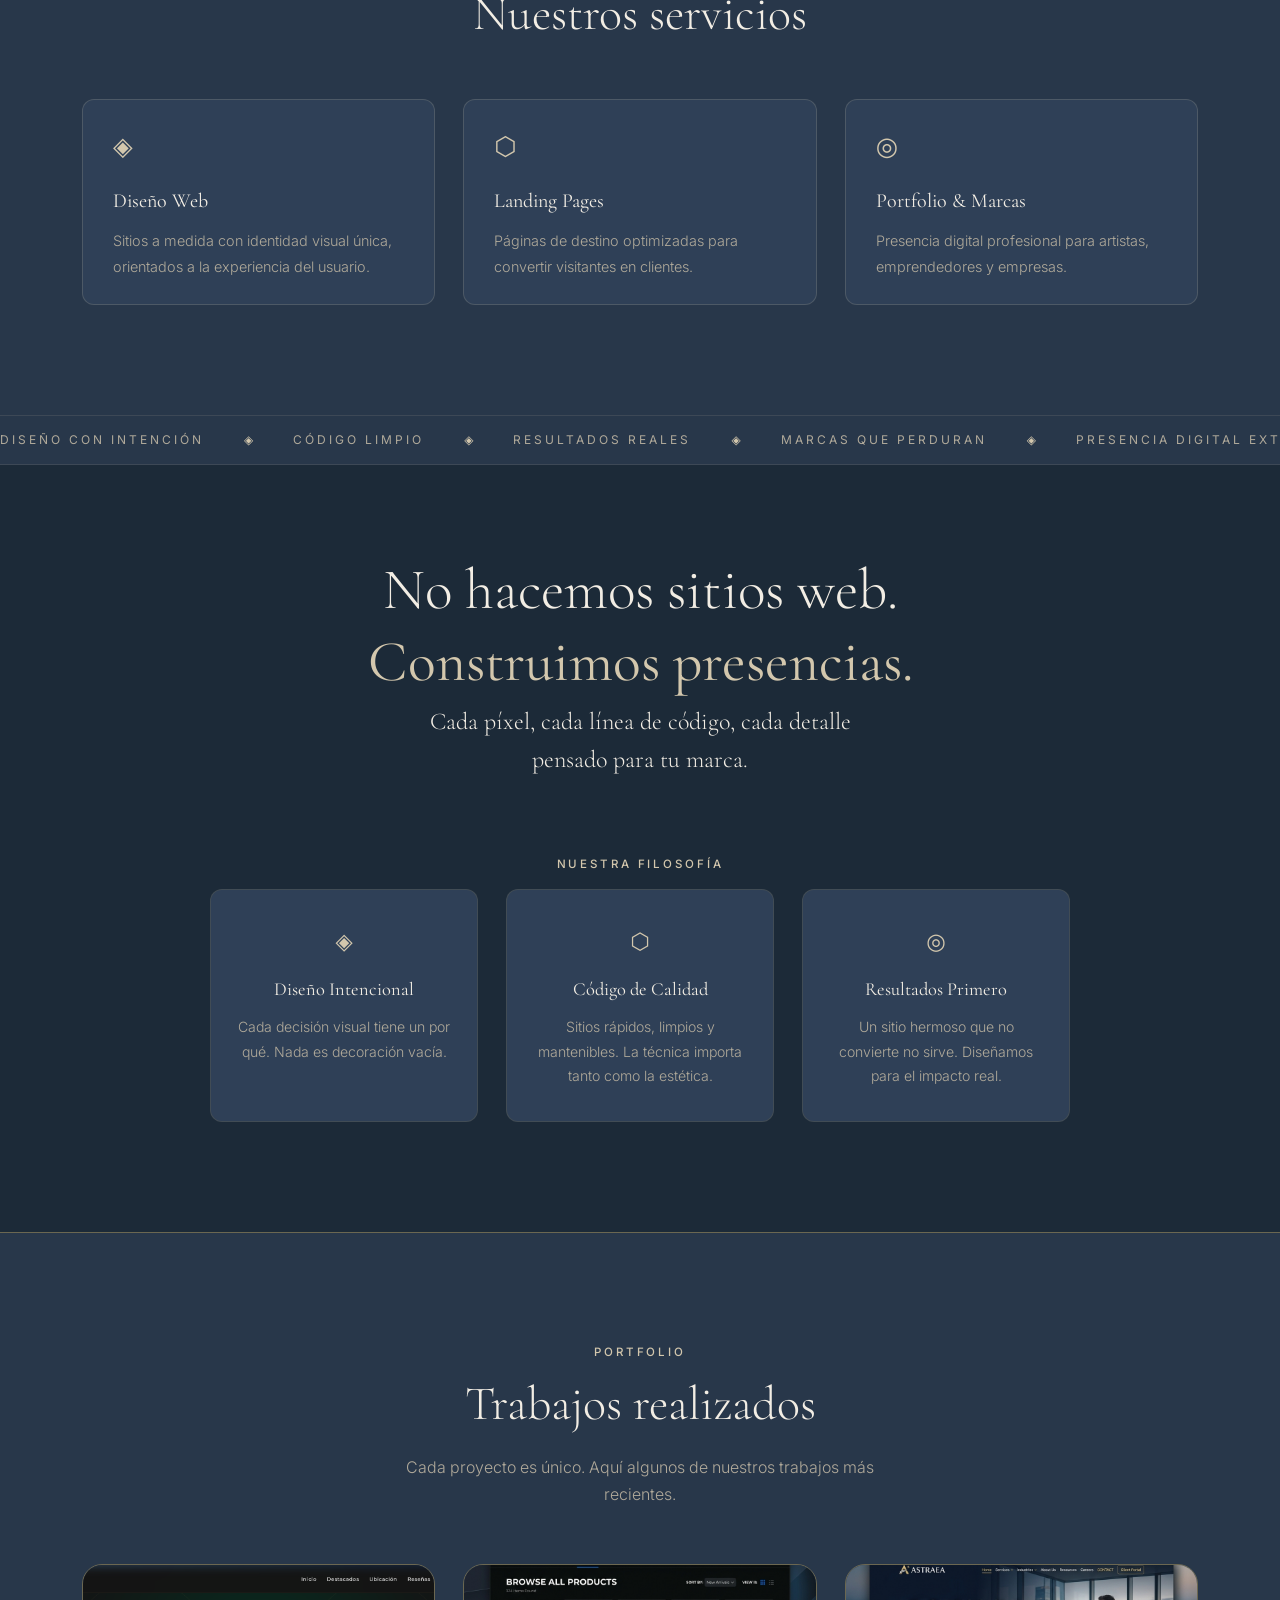
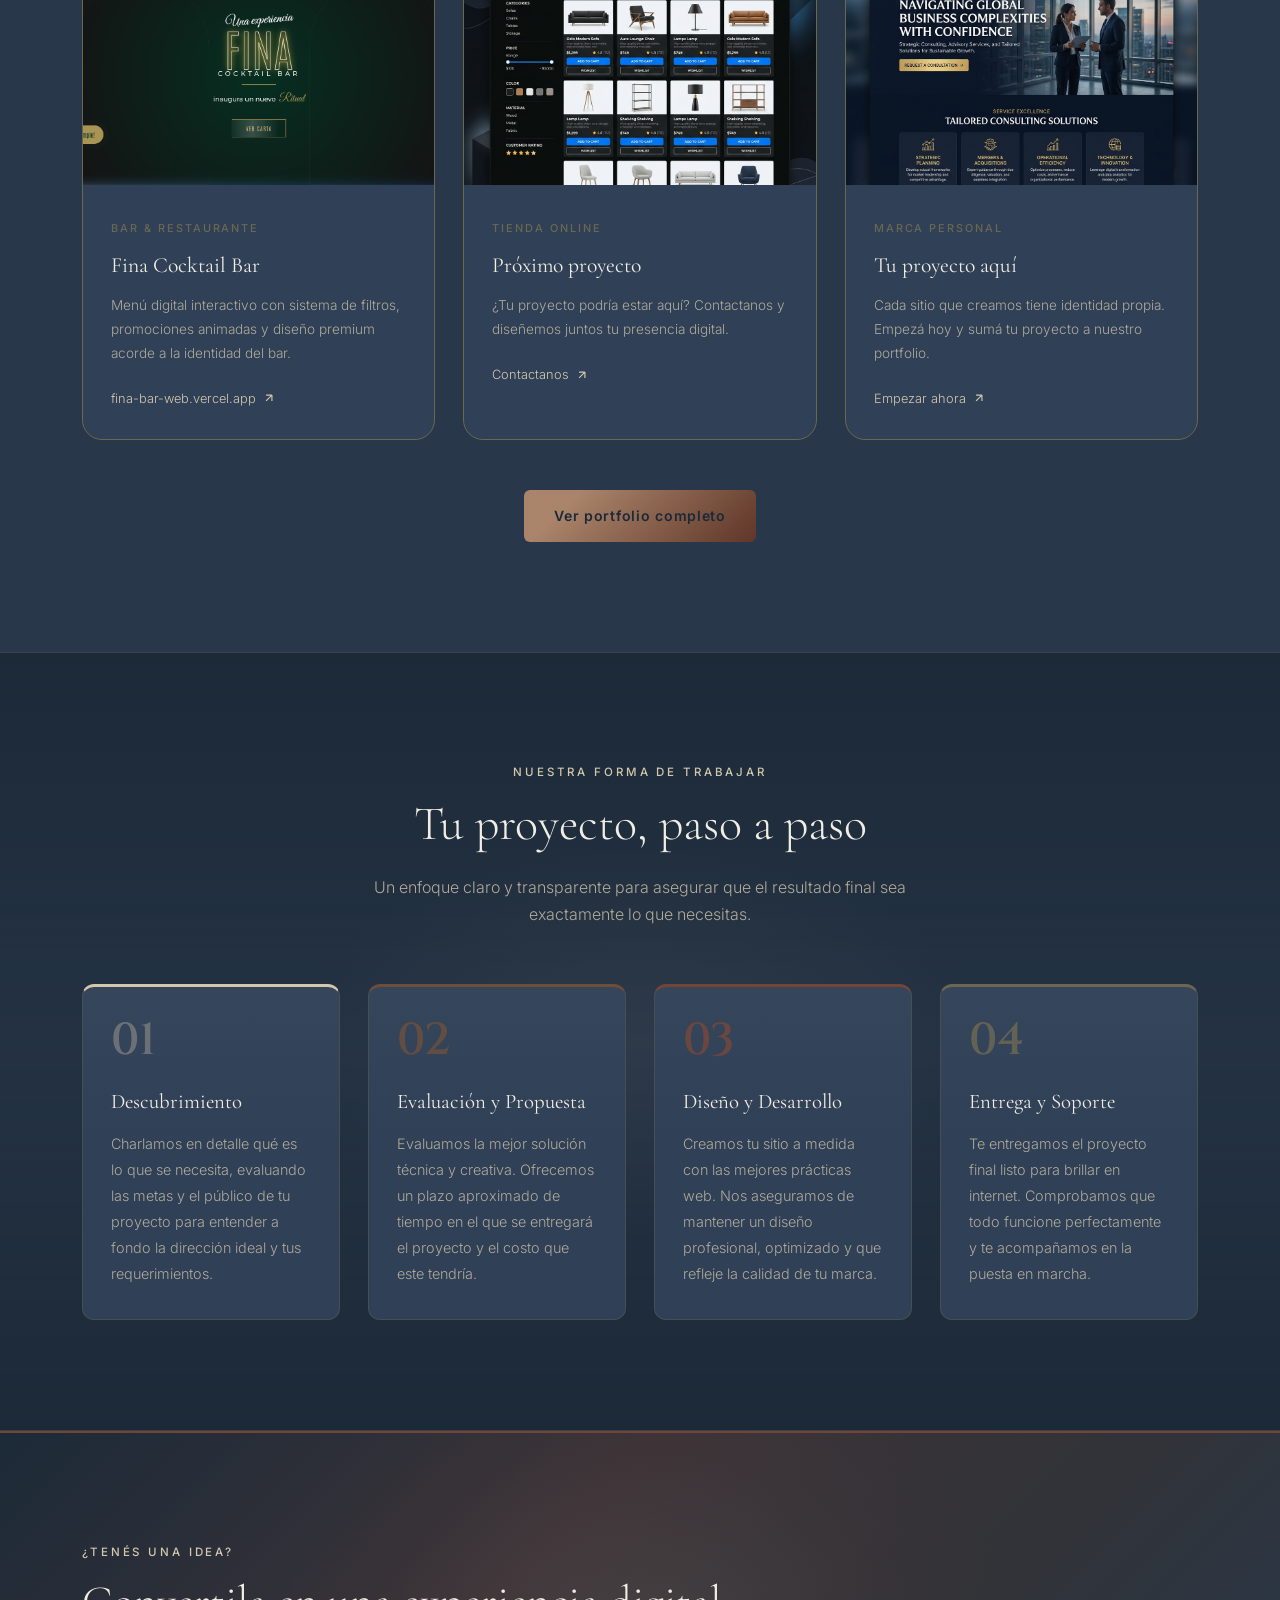
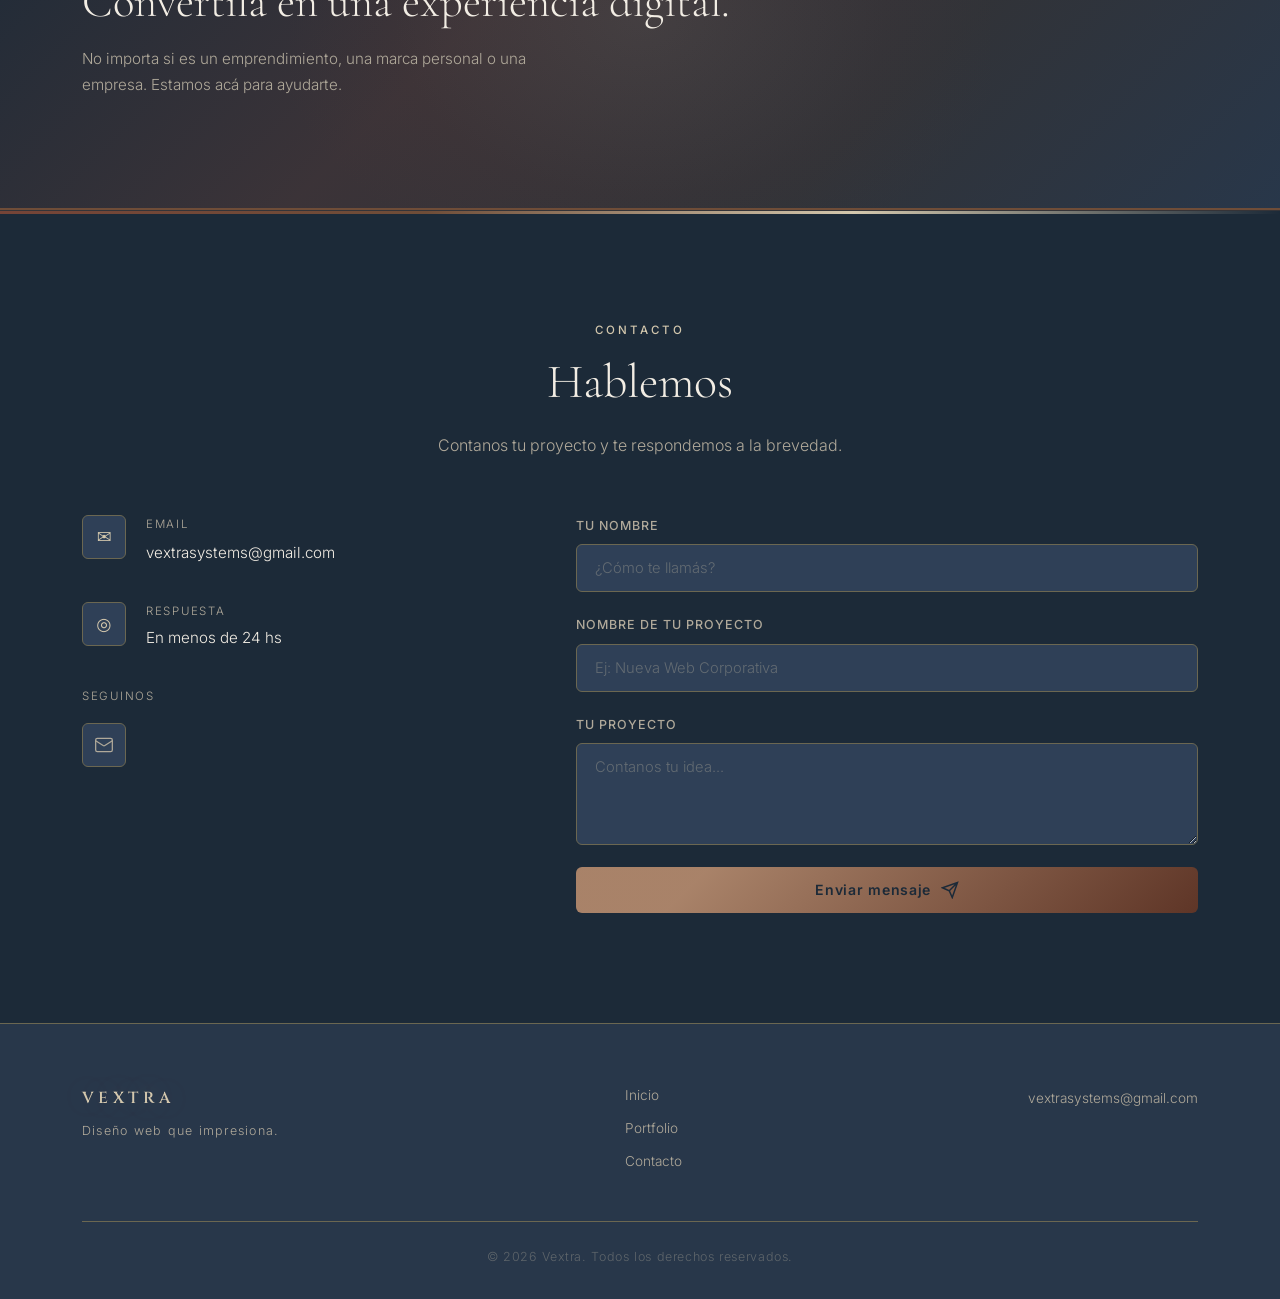
==== commit 39ce70a7: "Swap secciones Manifesto y Proceso" ====
--- a/index.html
+++ b/index.html
@@ -123,130 +123,6 @@
     </div>
   </section>
 
-  <!-- ===== PROCESO ===== -->
-  <section class="process" id="proceso">
-    <div class="container">
-      <span class="section-label centered">Nuestra forma de trabajar</span>
-      <h2 class="section-title centered">Tu proyecto, paso a paso</h2>
-      <p class="section-desc centered">Un enfoque claro y transparente para asegurar que el resultado final sea exactamente lo que necesitas.</p>
-      
-      <div class="process-grid">
-        
-        <div class="process-card">
-          <div class="process-number">01</div>
-          <h3>Descubrimiento</h3>
-          <p>Charlamos en detalle qué es lo que se necesita, evaluando las metas y el público de tu proyecto para entender a fondo la dirección ideal y tus requerimientos.</p>
-        </div>
-        
-        <div class="process-card">
-          <div class="process-number">02</div>
-          <h3>Evaluación y Propuesta</h3>
-          <p>Evaluamos la mejor solución técnica y creativa. Ofrecemos un plazo aproximado de tiempo en el que se entregará el proyecto y el costo que este tendría.</p>
-        </div>
-        
-        <div class="process-card">
-          <div class="process-number">03</div>
-          <h3>Diseño y Desarrollo</h3>
-          <p>Creamos tu sitio a medida con las mejores prácticas web. Nos aseguramos de mantener un diseño profesional, optimizado y que refleje la calidad de tu marca.</p>
-        </div>
-        
-        <div class="process-card">
-          <div class="process-number">04</div>
-          <h3>Entrega y Soporte</h3>
-          <p>Te entregamos el proyecto final listo para brillar en internet. Comprobamos que todo funcione perfectamente y te acompañamos en la puesta en marcha.</p>
-        </div>
-        
-      </div>
-    </div>
-  </section>
-
-  <!-- ===== TRABAJOS ===== -->
-  <section class="works" id="trabajos">
-    <div class="container">
-      <span class="section-label centered">Portfolio</span>
-      <h2 class="section-title centered">Trabajos realizados</h2>
-      <p class="section-desc centered">Cada proyecto es único. Aquí algunos de nuestros trabajos más recientes.</p>
-
-      <div class="works-grid" id="worksGrid">
-
-        <!-- PROYECTO 1 – Fina Cocktail Bar -->
-        <article class="work-card" id="work-fina">
-          <div class="work-img-wrap">
-            <img src="assets/portfolio_fina.png" alt="Fina Cocktail Bar – Sitio Web" class="work-img" loading="lazy" />
-            <div class="work-overlay">
-              <a href="https://fina-bar-web.vercel.app/?utm_source=ig&utm_medium=social&utm_content=link_in_bio&fbclid=PAb21jcAROiedleHRuA2FlbQIxMQBzcnRjBmFwcF9pZA81NjcwNjczNDMzNTI0MjcAAad4F65sUYL4MofWHKlDcIUESujg8_DwyVqGH5rRMIQ3G3CDJZJ-ujH8IqDwUQ_aem_hTF5GQFBRYrLLzg5Cz2CZw" target="_blank" rel="noopener" class="work-visit-btn">
-                Ver sitio
-                <svg width="16" height="16" viewBox="0 0 24 24" fill="none" stroke="currentColor" stroke-width="2">
-                  <path d="M7 17L17 7M17 7H7M17 7v10" />
-                </svg>
-              </a>
-            </div>
-          </div>
-          <div class="work-info">
-            <span class="work-tag">Bar &amp; Restaurante</span>
-            <h3 class="work-title">Fina Cocktail Bar</h3>
-            <p class="work-desc">Menú digital interactivo con sistema de filtros, promociones animadas y diseño premium
-              acorde a la identidad del bar.</p>
-            <a href="https://fina-bar-web.vercel.app/?utm_source=ig&utm_medium=social&utm_content=link_in_bio&fbclid=PAb21jcAROiedleHRuA2FlbQIxMQBzcnRjBmFwcF9pZA81NjcwNjczNDMzNTI0MjcAAad4F65sUYL4MofWHKlDcIUESujg8_DwyVqGH5rRMIQ3G3CDJZJ-ujH8IqDwUQ_aem_hTF5GQFBRYrLLzg5Cz2CZw" target="_blank" rel="noopener" class="work-link">
-              fina-bar-web.vercel.app
-              <svg width="14" height="14" viewBox="0 0 24 24" fill="none" stroke="currentColor" stroke-width="2">
-                <path d="M7 17L17 7M17 7H7M17 7v10" />
-              </svg>
-            </a>
-          </div>
-        </article>
-
-        <!-- PROYECTO 2 -->
-        <article class="work-card" id="work-proj2">
-          <div class="work-img-wrap">
-            <img src="assets/portfolio_2.png" alt="Proyecto E-Commerce" class="work-img" loading="lazy" />
-            <div class="work-overlay">
-              <a href="#contacto" class="work-visit-btn">Próximamente</a>
-            </div>
-          </div>
-          <div class="work-info">
-            <span class="work-tag">Tienda Online</span>
-            <h3 class="work-title">Próximo proyecto</h3>
-            <p class="work-desc">¿Tu proyecto podría estar aquí? Contactanos y diseñemos juntos tu presencia digital.
-            </p>
-            <a href="#contacto" class="work-link">
-              Contactanos
-              <svg width="14" height="14" viewBox="0 0 24 24" fill="none" stroke="currentColor" stroke-width="2">
-                <path d="M7 17L17 7M17 7H7M17 7v10" />
-              </svg>
-            </a>
-          </div>
-        </article>
-
-        <!-- PROYECTO 3 -->
-        <article class="work-card" id="work-proj3">
-          <div class="work-img-wrap">
-            <img src="assets/portfolio_3.png" alt="Proyecto Corporativo" class="work-img" loading="lazy" />
-            <div class="work-overlay">
-              <a href="#contacto" class="work-visit-btn">Próximamente</a>
-            </div>
-          </div>
-          <div class="work-info">
-            <span class="work-tag">Marca Personal</span>
-            <h3 class="work-title">Tu proyecto aquí</h3>
-            <p class="work-desc">Cada sitio que creamos tiene identidad propia. Empezá hoy y sumá tu proyecto a nuestro
-              portfolio.</p>
-            <a href="#contacto" class="work-link">
-              Empezar ahora
-              <svg width="14" height="14" viewBox="0 0 24 24" fill="none" stroke="currentColor" stroke-width="2">
-                <path d="M7 17L17 7M17 7H7M17 7v10" />
-              </svg>
-            </a>
-          </div>
-        </article>
-
-      </div>
-      <div class="works-action" style="text-align: center; margin-top: 50px;">
-        <a href="proyectos.html" class="btn-primary">Ver portfolio completo</a>
-      </div>
-    </div>
-  </section>
-
   <!-- ===== MANIFESTO ===== -->
   <section class="manifesto" id="manifesto">
     <div class="manifesto-ticker" aria-hidden="true">
@@ -293,6 +169,130 @@
     </div>
   </section>
 
+  <!-- ===== TRABAJOS ===== -->
+  <section class="works" id="trabajos">
+    <div class="container">
+      <span class="section-label centered">Portfolio</span>
+      <h2 class="section-title centered">Trabajos realizados</h2>
+      <p class="section-desc centered">Cada proyecto es único. Aquí algunos de nuestros trabajos más recientes.</p>
+
+      <div class="works-grid" id="worksGrid">
+
+        <!-- PROYECTO 1 – Fina Cocktail Bar -->
+        <article class="work-card" id="work-fina">
+          <div class="work-img-wrap">
+            <img src="assets/portfolio_fina.png" alt="Fina Cocktail Bar – Sitio Web" class="work-img" loading="lazy" />
+            <div class="work-overlay">
+              <a href="https://fina-bar-web.vercel.app/?utm_source=ig&utm_medium=social&utm_content=link_in_bio&fbclid=PAb21jcAROiedleHRuA2FlbQIxMQBzcnRjBmFwcF9pZA81NjcwNjczNDMzNTI0MjcAAad4F65sUYL4MofWHKlDcIUESujg8_DwyVqGH5rRMIQ3G3CDJZJ-ujH8IqDwUQ_aem_hTF5GQFBRYrLLzg5Cz2CZw" target="_blank" rel="noopener" class="work-visit-btn">
+                Ver sitio
+                <svg width="16" height="16" viewBox="0 0 24 24" fill="none" stroke="currentColor" stroke-width="2">
+                  <path d="M7 17L17 7M17 7H7M17 7v10" />
+                </svg>
+              </a>
+            </div>
+          </div>
+          <div class="work-info">
+            <span class="work-tag">Bar &amp; Restaurante</span>
+            <h3 class="work-title">Fina Cocktail Bar</h3>
+            <p class="work-desc">Menú digital interactivo con sistema de filtros, promociones animadas y diseño premium
+              acorde a la identidad del bar.</p>
+            <a href="https://fina-bar-web.vercel.app/?utm_source=ig&utm_medium=social&utm_content=link_in_bio&fbclid=PAb21jcAROiedleHRuA2FlbQIxMQBzcnRjBmFwcF9pZA81NjcwNjczNDMzNTI0MjcAAad4F65sUYL4MofWHKlDcIUESujg8_DwyVqGH5rRMIQ3G3CDJZJ-ujH8IqDwUQ_aem_hTF5GQFBRYrLLzg5Cz2CZw" target="_blank" rel="noopener" class="work-link">
+              fina-bar-web.vercel.app
+              <svg width="14" height="14" viewBox="0 0 24 24" fill="none" stroke="currentColor" stroke-width="2">
+                <path d="M7 17L17 7M17 7H7M17 7v10" />
+              </svg>
+            </a>
+          </div>
+        </article>
+
+        <!-- PROYECTO 2 -->
+        <article class="work-card" id="work-proj2">
+          <div class="work-img-wrap">
+            <img src="assets/portfolio_2.png" alt="Proyecto E-Commerce" class="work-img" loading="lazy" />
+            <div class="work-overlay">
+              <a href="#contacto" class="work-visit-btn">Próximamente</a>
+            </div>
+          </div>
+          <div class="work-info">
+            <span class="work-tag">Tienda Online</span>
+            <h3 class="work-title">Próximo proyecto</h3>
+            <p class="work-desc">¿Tu proyecto podría estar aquí? Contactanos y diseñemos juntos tu presencia digital.
+            </p>
+            <a href="#contacto" class="work-link">
+              Contactanos
+              <svg width="14" height="14" viewBox="0 0 24 24" fill="none" stroke="currentColor" stroke-width="2">
+                <path d="M7 17L17 7M17 7H7M17 7v10" />
+              </svg>
+            </a>
+          </div>
+        </article>
+
+        <!-- PROYECTO 3 -->
+        <article class="work-card" id="work-proj3">
+          <div class="work-img-wrap">
+            <img src="assets/portfolio_3.png" alt="Proyecto Corporativo" class="work-img" loading="lazy" />
+            <div class="work-overlay">
+              <a href="#contacto" class="work-visit-btn">Próximamente</a>
+            </div>
+          </div>
+          <div class="work-info">
+            <span class="work-tag">Marca Personal</span>
+            <h3 class="work-title">Tu proyecto aquí</h3>
+            <p class="work-desc">Cada sitio que creamos tiene identidad propia. Empezá hoy y sumá tu proyecto a nuestro
+              portfolio.</p>
+            <a href="#contacto" class="work-link">
+              Empezar ahora
+              <svg width="14" height="14" viewBox="0 0 24 24" fill="none" stroke="currentColor" stroke-width="2">
+                <path d="M7 17L17 7M17 7H7M17 7v10" />
+              </svg>
+            </a>
+          </div>
+        </article>
+
+      </div>
+      <div class="works-action" style="text-align: center; margin-top: 50px;">
+        <a href="proyectos.html" class="btn-primary">Ver portfolio completo</a>
+      </div>
+    </div>
+  </section>
+
+  <!-- ===== PROCESO ===== -->
+  <section class="process" id="proceso">
+    <div class="container">
+      <span class="section-label centered">Nuestra forma de trabajar</span>
+      <h2 class="section-title centered">Tu proyecto, paso a paso</h2>
+      <p class="section-desc centered">Un enfoque claro y transparente para asegurar que el resultado final sea exactamente lo que necesitas.</p>
+      
+      <div class="process-grid">
+        
+        <div class="process-card">
+          <div class="process-number">01</div>
+          <h3>Descubrimiento</h3>
+          <p>Charlamos en detalle qué es lo que se necesita, evaluando las metas y el público de tu proyecto para entender a fondo la dirección ideal y tus requerimientos.</p>
+        </div>
+        
+        <div class="process-card">
+          <div class="process-number">02</div>
+          <h3>Evaluación y Propuesta</h3>
+          <p>Evaluamos la mejor solución técnica y creativa. Ofrecemos un plazo aproximado de tiempo en el que se entregará el proyecto y el costo que este tendría.</p>
+        </div>
+        
+        <div class="process-card">
+          <div class="process-number">03</div>
+          <h3>Diseño y Desarrollo</h3>
+          <p>Creamos tu sitio a medida con las mejores prácticas web. Nos aseguramos de mantener un diseño profesional, optimizado y que refleje la calidad de tu marca.</p>
+        </div>
+        
+        <div class="process-card">
+          <div class="process-number">04</div>
+          <h3>Entrega y Soporte</h3>
+          <p>Te entregamos el proyecto final listo para brillar en internet. Comprobamos que todo funcione perfectamente y te acompañamos en la puesta en marcha.</p>
+        </div>
+        
+      </div>
+    </div>
+  </section>
+
   <!-- ===== CTA BANNER ===== -->
   <section class="cta-banner">
     <div class="container">
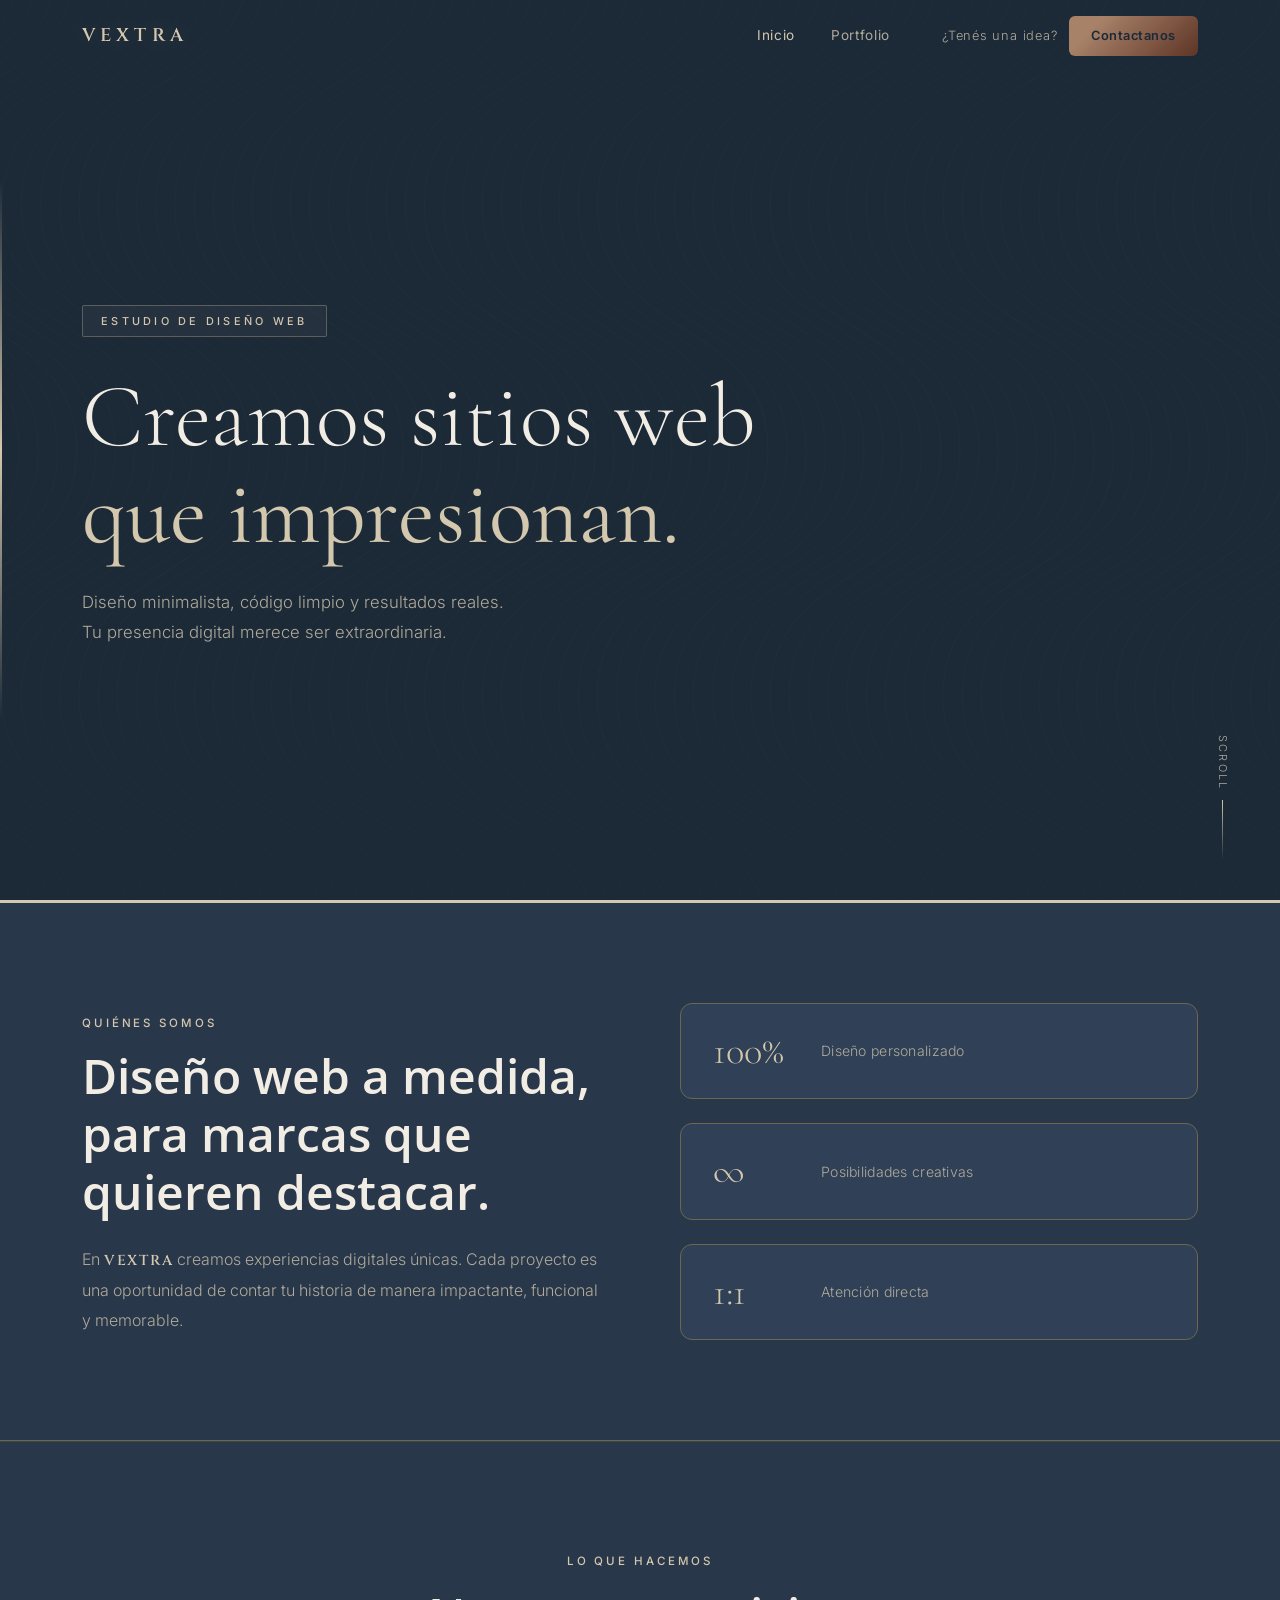
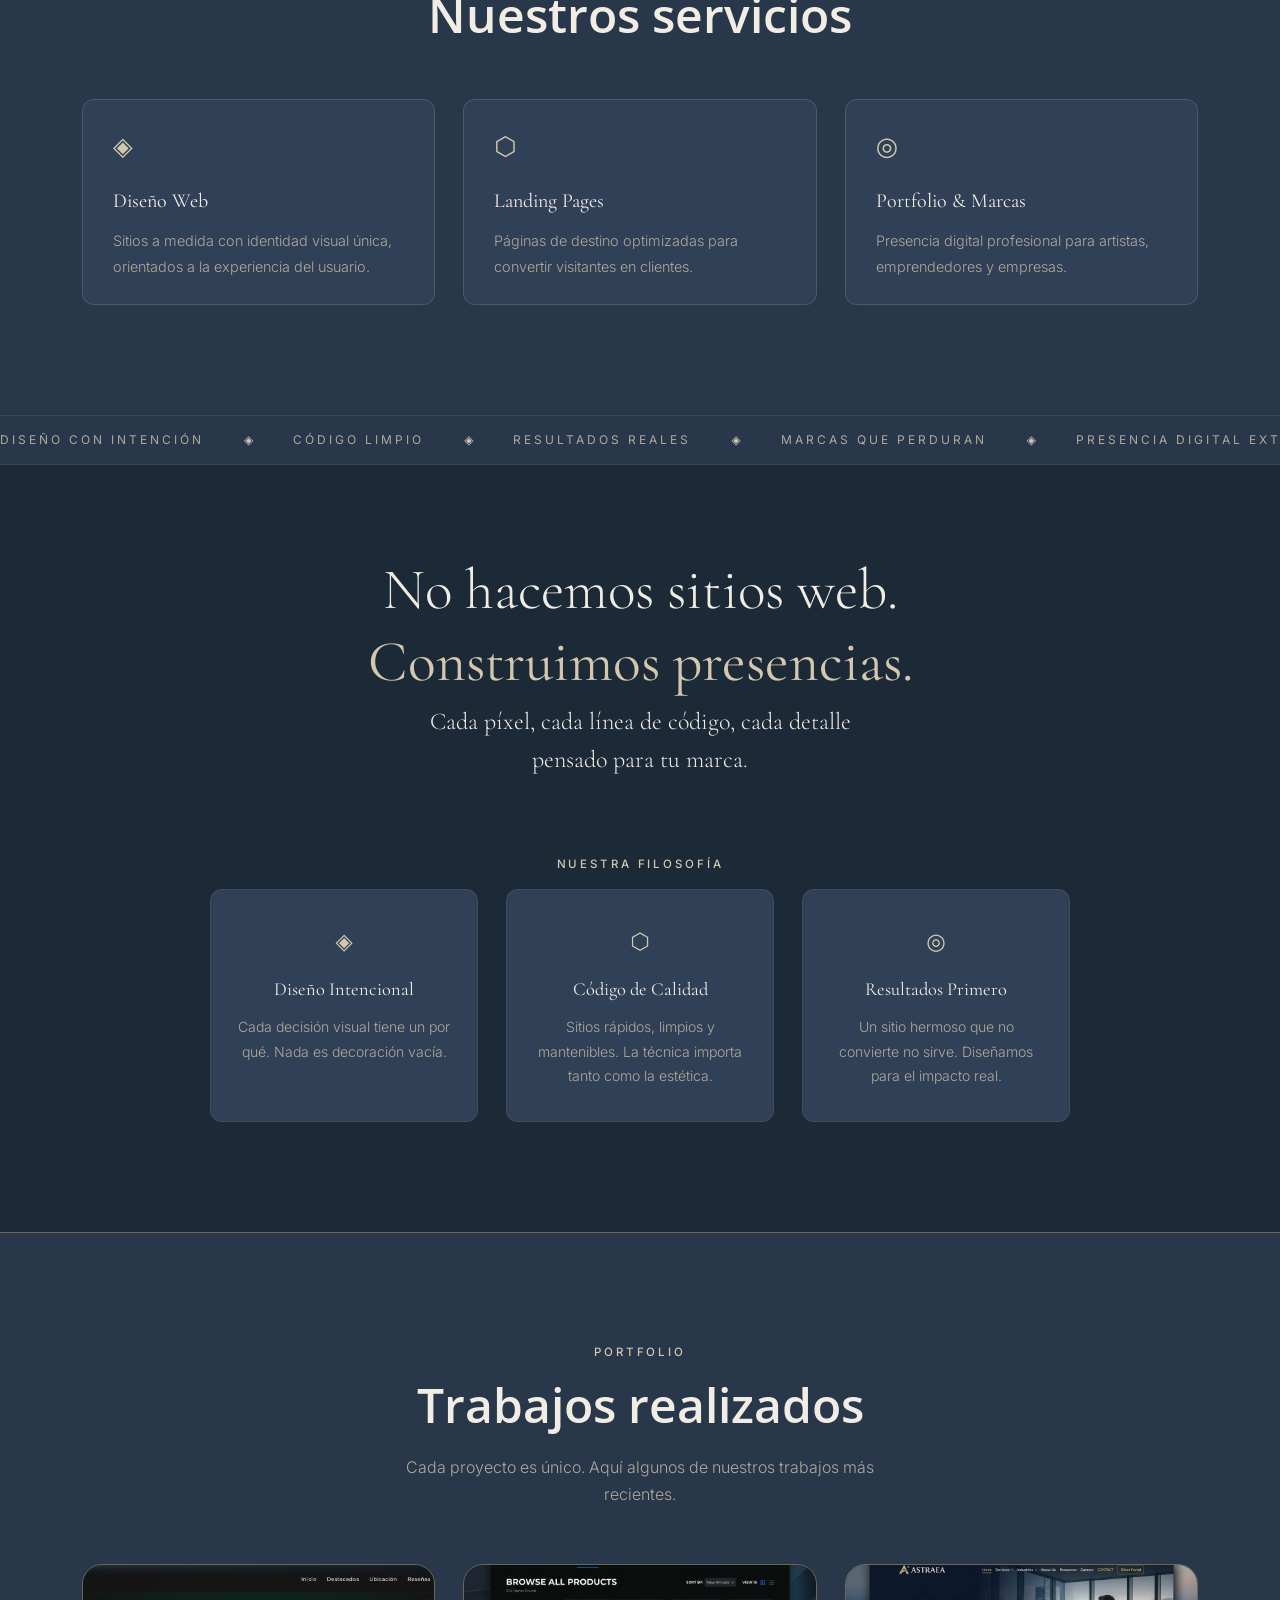
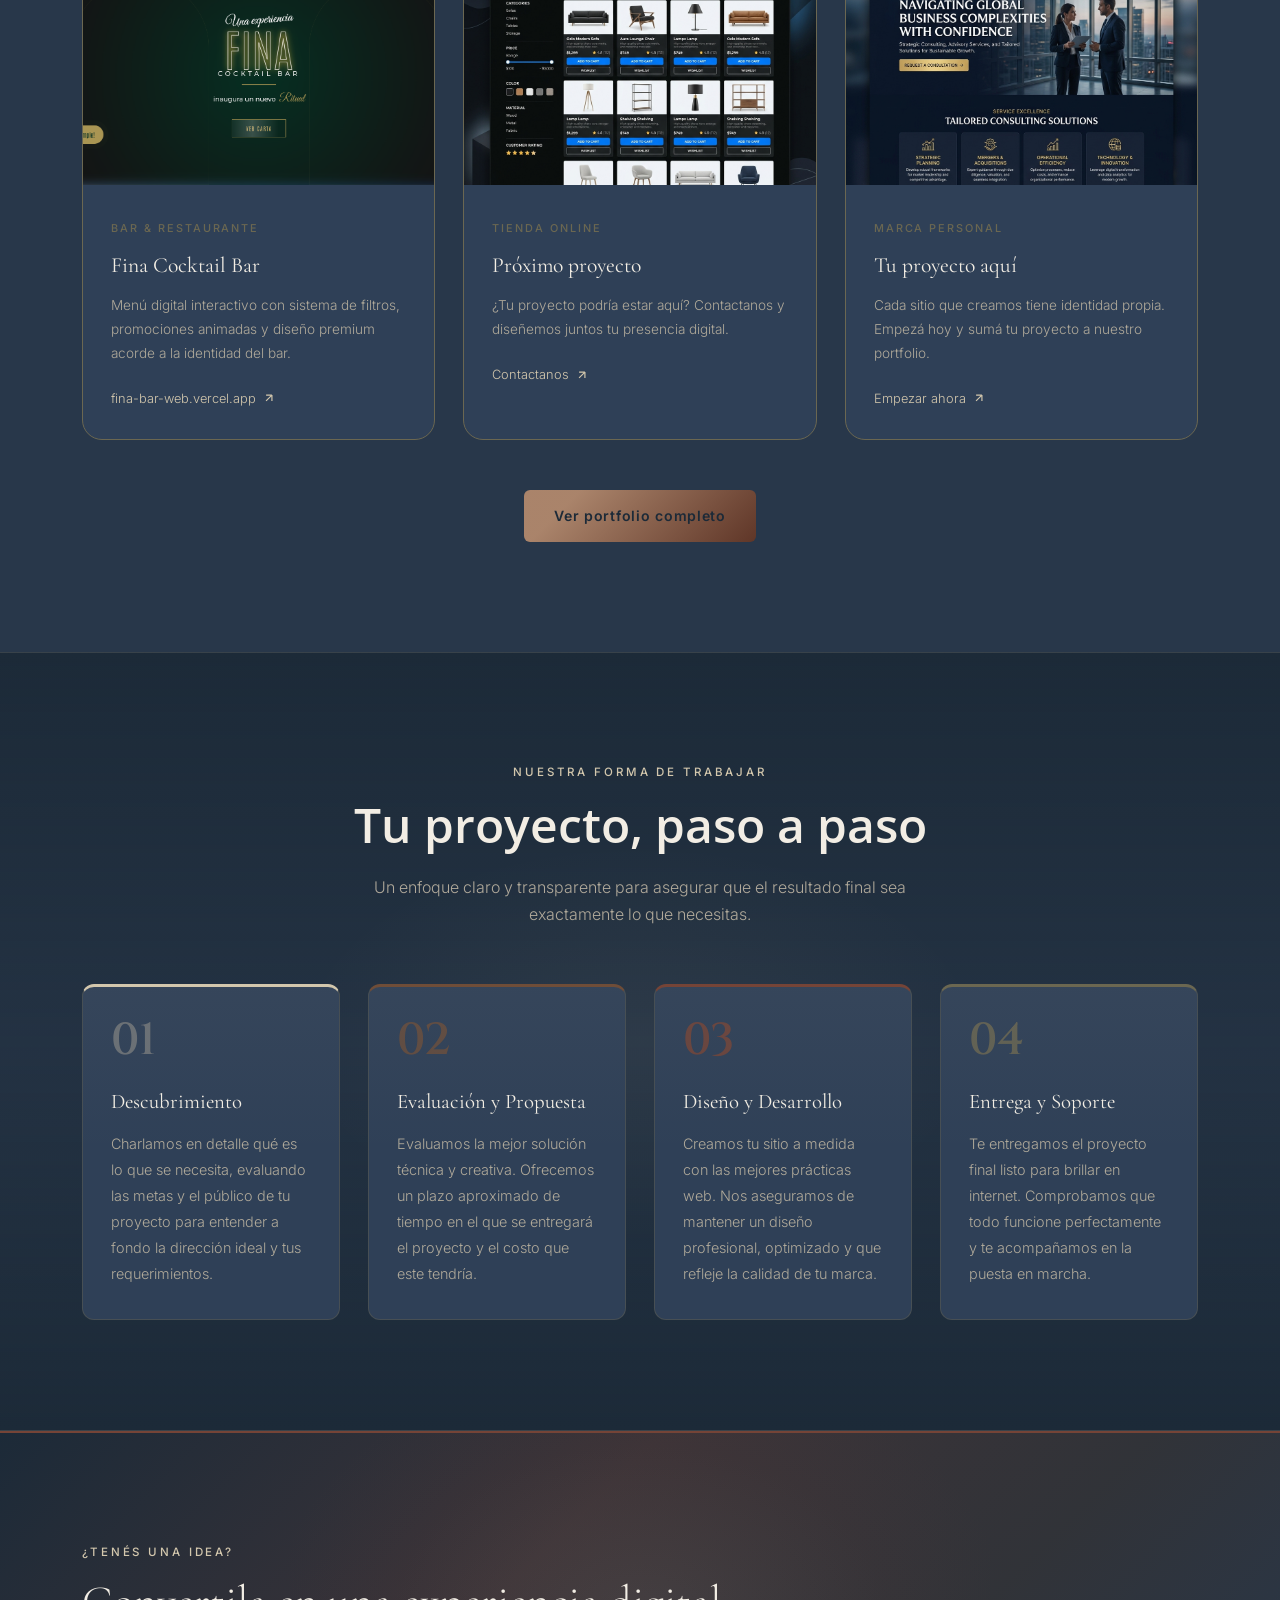
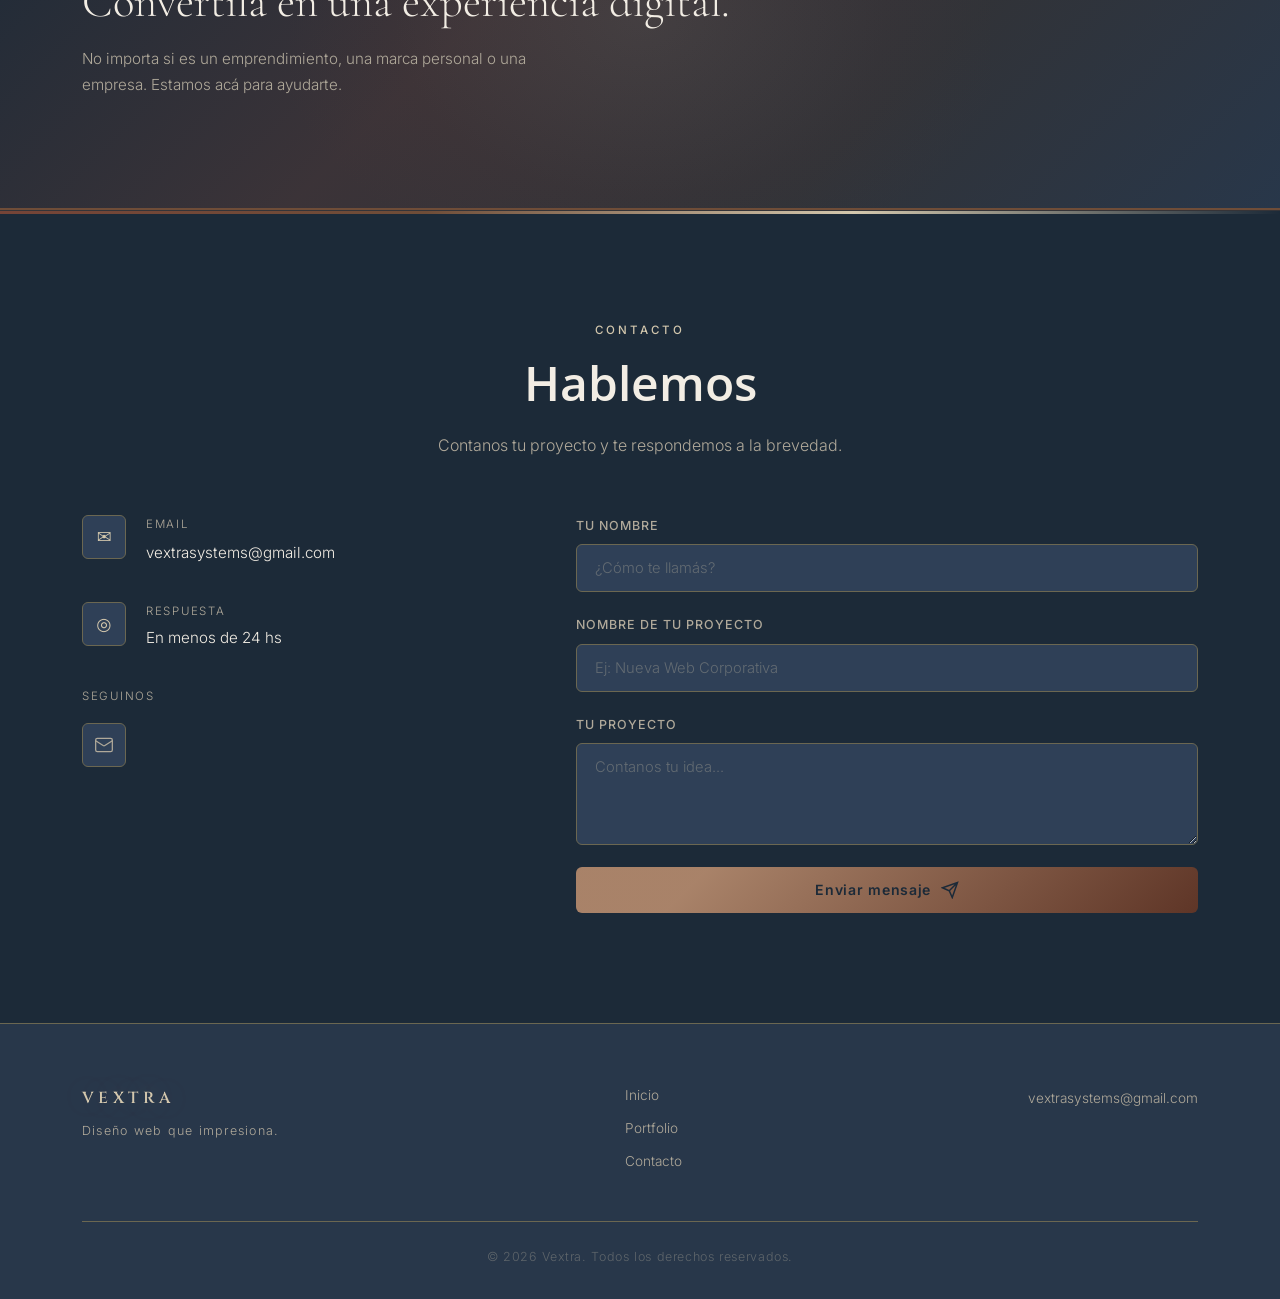
==== commit 23c30743: "Implementar diseño claro en secciones con Open Sans y video de fondo en Hero" ====
--- a/index.html
+++ b/index.html
@@ -13,7 +13,7 @@
   <link rel="preconnect" href="https://fonts.googleapis.com" />
   <link rel="preconnect" href="https://fonts.gstatic.com" crossorigin />
   <link
-    href="https://fonts.googleapis.com/css2?family=Cinzel:wght@400;600;700&family=Cormorant+Garamond:wght@300;400;600&family=Inter:wght@300;400;500;600&display=swap"
+    href="https://fonts.googleapis.com/css2?family=Cinzel:wght@400;600;700&family=Cormorant+Garamond:wght@300;400;600&family=Inter:wght@300;400;500;600&family=Open+Sans:wght@300;400;600;700&display=swap"
     rel="stylesheet" />
   <link rel="stylesheet" href="style.css" />
 </head>
@@ -49,6 +49,9 @@
 
   <!-- ===== HERO ===== -->
   <section class="hero" id="inicio">
+    <video class="hero-video" autoplay muted loop playsinline>
+      <source src="https://videos.pexels.com/video-files/3194186/3194186-uhd_2560_1440_25fps.mp4" type="video/mp4" />
+    </video>
     <div class="hero-content">
       <div class="hero-badge">Estudio de Diseño Web</div>
       <h1 class="hero-title">
@@ -68,7 +71,7 @@
   </section>
 
   <!-- ===== ABOUT / INTRO ===== -->
-  <section class="about">
+  <section class="about light-section">
     <div class="container">
       <div class="about-grid">
         <div class="about-text">
@@ -99,7 +102,7 @@
   </section>
 
   <!-- ===== SERVICIOS ===== -->
-  <section class="services">
+  <section class="services light-section">
     <div class="container">
       <span class="section-label centered">Lo que hacemos</span>
       <h2 class="section-title centered">Nuestros servicios</h2>
@@ -124,8 +127,8 @@
   </section>
 
   <!-- ===== MANIFESTO ===== -->
-  <section class="manifesto" id="manifesto">
-    <div class="manifesto-ticker" aria-hidden="true">
+  <section class="manifesto light-section" id="manifesto">
+    <div class="manifesto-ticker dark-section" aria-hidden="true">
       <div class="ticker-track">
         <span>Diseño con intención</span><span class="ticker-sep">◈</span>
         <span>Código limpio</span><span class="ticker-sep">◈</span>
@@ -170,7 +173,7 @@
   </section>
 
   <!-- ===== TRABAJOS ===== -->
-  <section class="works" id="trabajos">
+  <section class="works light-section" id="trabajos">
     <div class="container">
       <span class="section-label centered">Portfolio</span>
       <h2 class="section-title centered">Trabajos realizados</h2>
@@ -257,7 +260,7 @@
   </section>
 
   <!-- ===== PROCESO ===== -->
-  <section class="process" id="proceso">
+  <section class="process light-section" id="proceso">
     <div class="container">
       <span class="section-label centered">Nuestra forma de trabajar</span>
       <h2 class="section-title centered">Tu proyecto, paso a paso</h2>
--- a/style.css
+++ b/style.css
@@ -1,1427 +1,1484 @@
-/* =========================================
-   VEXTRA – GLOBAL STYLES
-   Palette: Azul | Tan | Terra Queimada | Verde Opaco | Coffee
-   ========================================= */
+/* =========================================
+   VEXTRA – GLOBAL STYLES
+   Palette: Azul | Tan | Terra Queimada | Verde Opaco | Coffee
+   ========================================= */
+
+/* --- TOKENS --- */
+:root {
+  /* Backgrounds – Azul dominant */
+  --black:        #1c2a38;
+  --black-soft:   #28374a;
+  --black-card:   #2f4057;
+  --black-border: #6b6751;
+
+  /* Warm accent – Tan as primary */
+  --gold:         #d3c7ad;
+  --gold-light:   #e8dfcf;
+  --gold-dark:    #754437;
+
+  /* Green-grey mid-tones – Verde Opaco */
+  --emerald:      #6b6751;
+  --emerald-mid:  #888070;
+
+  /* Terra Queimada – warm red-brown drama */
+  --caput:        #754437;
+
+  /* Coffee – warm brown mid-accent */
+  --coffee:       #6f4d38;
+
+  /* Tan alias for clarity */
+  --tan:          #d3c7ad;
+
+  --wasabi:       #6b6751;
+  --white:        #f2ede4;
+  --white-muted:  #b0a99a;
+  --font-cinzel:  'Cinzel', Georgia, serif;
+  --font-serif:   'Cormorant Garamond', Georgia, serif;
+  --font-sans:    'Inter', system-ui, sans-serif;
+  --font-title:   'Open Sans', system-ui, sans-serif;
+  --radius-sm:    6px;
+  --radius-md:    12px;
+  --radius-lg:    20px;
+  --transition:   0.35s cubic-bezier(0.4, 0, 0.2, 1);
+  --glow-tan:     0 0 40px rgba(211, 199, 173, 0.20);
+  --glow-coffee:  0 0 40px rgba(111, 77, 56, 0.35);
+  --glow-verde:   0 0 40px rgba(107, 103, 81, 0.40);
+  /* keep old names as aliases for backward compat */
+  --glow-gold:    0 0 40px rgba(211, 199, 173, 0.20);
+  --glow-emerald: 0 0 40px rgba(107, 103, 81, 0.40);
+  --glow-earth:   0 0 40px rgba(117, 68, 55, 0.30);
+}
+
+/* --- RESET & BASE --- */
+*, *::before, *::after {
+  box-sizing: border-box;
+  margin: 0;
+  padding: 0;
+}
+
+html {
+  scroll-behavior: smooth;
+  font-size: 16px;
+}
+
+body {
+  background-color: var(--black);
+  color: var(--white);
+  font-family: var(--font-sans);
+  font-weight: 300;
+  line-height: 1.7;
+  overflow-x: hidden;
+  -webkit-font-smoothing: antialiased;
+}
+
+a {
+  color: inherit;
+  text-decoration: none;
+}
+
+img {
+  max-width: 100%;
+  display: block;
+}
+
+/* --- SCROLLBAR --- */
+::-webkit-scrollbar { width: 6px; }
+::-webkit-scrollbar-track { background: var(--black); }
+::-webkit-scrollbar-thumb { background: var(--caput); border-radius: 99px; }
+
+/* --- UTILITY --- */
+.container {
+  max-width: 1180px;
+  margin: 0 auto;
+  padding: 0 32px;
+}
+
+.section-label {
+  display: inline-block;
+  font-family: var(--font-sans);
+  font-size: 0.72rem;
+  font-weight: 500;
+  letter-spacing: 0.25em;
+  text-transform: uppercase;
+  color: var(--gold);
+  margin-bottom: 14px;
+}
+.section-label.centered { display: block; text-align: center; }
+
+.section-title {
+  font-family: var(--font-title);
+  font-size: clamp(2rem, 4vw, 3rem);
+  font-weight: 600;
+  font-style: normal;
+  line-height: 1.2;
+  color: var(--white);
+  margin-bottom: 20px;
+}
+.section-title.centered { text-align: center; }
+
+.section-desc {
+  font-size: 1rem;
+  color: var(--white-muted);
+  max-width: 540px;
+  margin-bottom: 56px;
+}
+.section-desc.centered {
+  text-align: center;
+  margin-left: auto;
+  margin-right: auto;
+}
+
+/* --- BUTTONS --- */
+.btn-primary {
+  display: inline-flex;
+  align-items: center;
+  gap: 10px;
+  padding: 14px 30px;
+  background: linear-gradient(135deg, rgba(184,140,110,0.90) 20%, rgba(98,54,38,0.95) 100%);
+  color: var(--black);
+  font-family: var(--font-sans);
+  font-size: 0.88rem;
+  font-weight: 600;
+  letter-spacing: 0.05em;
+  border-radius: var(--radius-sm);
+  border: none;
+  cursor: pointer;
+  transition: var(--transition);
+  position: relative;
+  overflow: hidden;
+}
+.btn-primary::after {
+  content: '';
+  position: absolute;
+  inset: 0;
+  background: rgba(255,255,255,0.12);
+  opacity: 0;
+  transition: var(--transition);
+}
+.btn-primary:hover::after { opacity: 1; }
+.btn-primary:hover {
+  transform: translateY(-2px);
+  box-shadow: 0 8px 30px rgba(117, 68, 55, 0.40);
+}
+.btn-primary.large {
+  padding: 16px 40px;
+  font-size: 0.95rem;
+}
+.btn-primary.full {
+  width: 100%;
+  justify-content: center;
+}
+
+.btn-secondary {
+  display: inline-flex;
+  align-items: center;
+  gap: 8px;
+  padding: 14px 30px;
+  background: transparent;
+  color: var(--white);
+  font-family: var(--font-sans);
+  font-size: 0.88rem;
+  font-weight: 400;
+  letter-spacing: 0.05em;
+  border-radius: var(--radius-sm);
+  border: 1px solid var(--black-border);
+  cursor: pointer;
+  transition: var(--transition);
+}
+.btn-secondary:hover {
+  border-color: var(--gold);
+  color: var(--gold);
+  transform: translateY(-2px);
+}
+
+.btn-cta {
+  display: inline-block;
+  padding: 9px 22px;
+  background: linear-gradient(135deg, rgba(184,140,110,0.90) 20%, rgba(98,54,38,0.95) 100%);
+  color: var(--black);
+  font-family: var(--font-sans);
+  font-size: 0.8rem;
+  font-weight: 600;
+  letter-spacing: 0.04em;
+  border-radius: var(--radius-sm);
+  transition: var(--transition);
+  white-space: nowrap;
+}
+.btn-cta:hover {
+  transform: translateY(-2px);
+  box-shadow: 0 6px 24px rgba(117,68,55,0.40);
+}
+
+/* =====================
+   NAVBAR
+   ===================== */
+.navbar {
+  position: fixed;
+  top: 0;
+  left: 0;
+  right: 0;
+  z-index: 999;
+  transition: background var(--transition), backdrop-filter var(--transition);
+  border-bottom: 1px solid transparent;
+}
+.navbar.scrolled {
+  background: rgba(28, 42, 56, 0.94);
+  backdrop-filter: blur(18px);
+  -webkit-backdrop-filter: blur(18px);
+  border-bottom-color: var(--black-border);
+}
+
+.nav-container {
+  max-width: 1180px;
+  margin: 0 auto;
+  padding: 0 32px;
+  height: 72px;
+  display: flex;
+  align-items: center;
+  gap: 32px;
+}
+
+/* CINZEL LOGO */
+.logo {
+  font-family: var(--font-cinzel);
+  font-size: 1.15rem;
+  font-weight: 600;
+  letter-spacing: 0.28em;
+  text-transform: uppercase;
+  color: var(--gold);
+  flex-shrink: 0;
+  font-style: normal;
+  text-shadow: 0 0 28px rgba(211,199,173,0.3);
+}
+
+.nav-links {
+  display: flex;
+  gap: 36px;
+  margin-left: auto;
+}
+.nav-links a {
+  font-size: 0.85rem;
+  font-weight: 400;
+  letter-spacing: 0.05em;
+  color: var(--white-muted);
+  transition: color var(--transition);
+  position: relative;
+}
+.nav-links a::after {
+  content: '';
+  position: absolute;
+  left: 0; bottom: -4px;
+  width: 0; height: 1px;
+  background: var(--gold-dark);
+  transition: width var(--transition);
+}
+.nav-links a:hover { color: var(--white); }
+.nav-links a:hover::after { width: 100%; }
+
+.nav-cta-wrap {
+  display: flex;
+  align-items: center;
+  gap: 12px;
+  margin-left: 20px;
+}
+.nav-idea-text {
+  font-family: var(--font-sans);
+  font-size: 0.8rem;
+  font-weight: 300;
+  font-style: normal;
+  letter-spacing: 0.06em;
+  color: var(--white-muted);
+  white-space: nowrap;
+}
+
+.hamburger {
+  display: none;
+  flex-direction: column;
+  gap: 5px;
+  background: none;
+  border: none;
+  cursor: pointer;
+  padding: 4px;
+  margin-left: auto;
+}
+.hamburger span {
+  display: block;
+  width: 24px;
+  height: 1.5px;
+  background: var(--white);
+  transition: var(--transition);
+}
+.hamburger.open span:nth-child(1) { transform: translateY(6.5px) rotate(45deg); }
+.hamburger.open span:nth-child(2) { opacity: 0; }
+.hamburger.open span:nth-child(3) { transform: translateY(-6.5px) rotate(-45deg); }
+
+.mobile-menu {
+  display: none;
+  flex-direction: column;
+  align-items: flex-start;
+  gap: 0;
+  padding: 20px 32px 28px;
+  background: rgba(28,42,56,0.97);
+  border-top: 1px solid var(--black-border);
+}
+.mobile-menu.open { display: flex; }
+.mobile-link {
+  font-size: 1rem;
+  font-family: var(--font-sans);
+  font-weight: 300;
+  letter-spacing: 0.08em;
+  color: var(--white-muted);
+  padding: 14px 0;
+  width: 100%;
+  border-bottom: 1px solid var(--black-border);
+  transition: color var(--transition);
+}
+.mobile-link:hover { color: var(--gold); }
+.mobile-cta-wrap {
+  display: flex;
+  align-items: center;
+  gap: 14px;
+  margin-top: 20px;
+  flex-wrap: wrap;
+}
+
+/* =====================
+   HERO
+   ===================== */
+.hero {
+  position: relative;
+  min-height: 100vh;
+  display: flex;
+  align-items: center;
+  overflow: hidden;
+  /* S-wave Art Deco pattern + dark overlay */
+  background-color: var(--black);
+  background-image:
+    linear-gradient(
+      to bottom,
+      rgba(28,42,56,0.72) 0%,
+      rgba(28,42,56,0.55) 35%,
+      rgba(28,42,56,0.55) 65%,
+      rgba(28,42,56,0.78) 100%
+    ),
+    url('assets/pattern.svg');
+  background-size: cover, cover;
+  background-position: center, center;
+  background-repeat: no-repeat, no-repeat;
+}
+
+/* Tan accent line on left */
+.hero::before {
+  content: '';
+  position: absolute;
+  left: 0; top: 20%; bottom: 20%;
+  width: 2px;
+  background: linear-gradient(to bottom, transparent, var(--tan), transparent);
+  z-index: 1;
+}
+
+.hero-content {
+  position: relative;
+  z-index: 2;
+  max-width: 1180px;
+  margin: 0 auto;
+  padding: 0 32px;
+  padding-top: 100px;
+  width: 100%;
+}
+
+.hero-badge {
+  display: inline-block;
+  padding: 6px 18px;
+  border: 1px solid rgba(211,199,173,0.3);
+  border-radius: 2px;
+  font-size: 0.68rem;
+  font-weight: 500;
+  letter-spacing: 0.3em;
+  text-transform: uppercase;
+  font-family: var(--font-sans);
+  color: var(--gold);
+  margin-bottom: 32px;
+  background: rgba(211,199,173,0.05);
+  animation: fadeUp 0.8s ease both;
+}
+
+.hero-title {
+  font-family: var(--font-serif);
+  font-size: clamp(3rem, 7vw, 6rem);
+  font-weight: 300;
+  font-style: normal;
+  line-height: 1.08;
+  color: var(--white);
+  margin-bottom: 24px;
+  animation: fadeUp 0.8s 0.1s ease both;
+  max-width: 800px;
+}
+/* Gold accent — NO italic */
+.title-accent {
+  color: var(--gold);
+  font-weight: 400;
+  font-style: normal;
+  display: block;
+}
+
+.hero-sub {
+  font-size: 1.05rem;
+  color: var(--white-muted);
+  max-width: 480px;
+  margin-bottom: 48px;
+  line-height: 1.8;
+  animation: fadeUp 0.8s 0.2s ease both;
+}
+
+.hero-actions {
+  display: flex;
+  align-items: center;
+  gap: 20px;
+  flex-wrap: wrap;
+  animation: fadeUp 0.8s 0.3s ease both;
+}
+
+.idea-block {
+  display: flex;
+  flex-direction: column;
+  gap: 10px;
+}
+/* NO italic — small uppercase label */
+.idea-question {
+  font-family: var(--font-sans);
+  font-size: 0.73rem;
+  font-weight: 400;
+  font-style: normal;
+  letter-spacing: 0.2em;
+  text-transform: uppercase;
+  color: var(--gold);
+}
+
+.hero-scroll-hint {
+  position: absolute;
+  bottom: 40px;
+  right: 48px;
+  display: flex;
+  flex-direction: column;
+  align-items: center;
+  gap: 10px;
+  z-index: 2;
+  animation: fadeIn 1.2s 0.8s ease both;
+}
+
+/* --- HERO VIDEO --- */
+.hero-video {
+  position: absolute;
+  top: 0; left: 0;
+  width: 100%; height: 100%;
+  object-fit: cover;
+  object-position: center;
+  z-index: 0;
+  opacity: 0.38;
+}
+.hero-scroll-hint span {
+  font-size: 0.68rem;
+  letter-spacing: 0.2em;
+  text-transform: uppercase;
+  color: var(--white-muted);
+  writing-mode: vertical-rl;
+}
+.scroll-line {
+  width: 1px;
+  height: 60px;
+  background: linear-gradient(to bottom, var(--gold), transparent);
+  animation: scrollDrop 2s ease infinite;
+}
+
+/* =====================
+   ABOUT
+   ===================== */
+.about {
+  padding: 100px 0;
+  background: var(--black-soft);
+  border-top: 3px solid var(--tan);
+  border-bottom: 1px solid var(--black-border);
+}
+
+.about-grid {
+  display: grid;
+  grid-template-columns: 1fr 1fr;
+  gap: 80px;
+  align-items: center;
+}
+
+.about-text .section-title { margin-bottom: 24px; }
+
+.about-desc {
+  font-size: 1rem;
+  color: var(--white-muted);
+  line-height: 1.9;
+  font-style: normal;
+}
+.about-desc strong {
+  color: var(--gold);
+  font-weight: 600;
+}
+
+/* Brand name – always Cinzel */
+.brand-name {
+  font-family: var(--font-cinzel);
+  font-size: 0.9em;
+  font-weight: 600;
+  letter-spacing: 0.12em;
+  color: var(--gold);
+  text-transform: uppercase;
+}
+
+.about-stats {
+  display: flex;
+  flex-direction: column;
+  gap: 24px;
+}
+
+.stat-card {
+  padding: 28px 32px;
+  background: var(--black-card);
+  border: 1px solid var(--black-border);
+  border-radius: var(--radius-md);
+  display: flex;
+  align-items: center;
+  gap: 28px;
+  transition: var(--transition);
+  position: relative;
+  overflow: hidden;
+}
+.stat-card::before {
+  content: '';
+  position: absolute;
+  left: 0; top: 0; bottom: 0;
+  width: 3px;
+  background: var(--tan);
+  transform: scaleY(0);
+  transform-origin: bottom;
+  transition: transform var(--transition);
+}
+.stat-card:hover::before { transform: scaleY(1); }
+.stat-card:hover { border-color: rgba(211,199,173,0.35); box-shadow: var(--glow-tan); }
+
+.stat-num {
+  font-family: var(--font-serif);
+  font-size: 2.4rem;
+  font-weight: 300;
+  font-style: normal;
+  color: var(--gold);
+  line-height: 1;
+  min-width: 80px;
+}
+.stat-label {
+  font-size: 0.88rem;
+  color: var(--white-muted);
+  letter-spacing: 0.02em;
+}
+
+/* =====================
+   PROCESS 
+   ===================== */
+.process {
+  padding: 110px 0;
+  background: linear-gradient(180deg, var(--black) 0%, rgba(40,55,74,0.6) 50%, var(--black) 100%);
+  border-top: 1px solid rgba(211,199,173,0.15);
+  border-bottom: 1px solid rgba(211,199,173,0.15);
+  position: relative;
+}
+/* Tan warm radial glow behind process section */
+.process::before {
+  content: '';
+  position: absolute;
+  top: 50%; left: 50%;
+  transform: translate(-50%, -50%);
+  width: 700px; height: 400px;
+  background: radial-gradient(ellipse, rgba(211,199,173,0.06) 0%, transparent 70%);
+  pointer-events: none;
+}
+
+.process-grid {
+  display: grid;
+  grid-template-columns: repeat(4, 1fr);
+  gap: 28px;
+  margin-top: 56px;
+  position: relative;
+  z-index: 1;
+}
+
+/* Each process card gets a distinct warm-color top border */
+.process-card {
+  padding: 32px 28px;
+  background: var(--black-card);
+  border: 1px solid rgba(107,103,81,0.4);
+  border-radius: var(--radius-md);
+  transition: var(--transition);
+  position: relative;
+  overflow: hidden;
+  display: flex;
+  flex-direction: column;
+}
+.process-card:nth-child(1) { border-top: 3px solid var(--gold); }
+.process-card:nth-child(2) { border-top: 3px solid var(--coffee); }
+.process-card:nth-child(3) { border-top: 3px solid var(--caput); }
+.process-card:nth-child(4) { border-top: 3px solid var(--emerald); }
+
+.process-card::before {
+  content: '';
+  position: absolute;
+  top: 0; left: 0; right: 0;
+  height: 100%;
+  background: linear-gradient(180deg, rgba(211,199,173,0.04) 0%, transparent 50%);
+  pointer-events: none;
+}
+.process-card:hover {
+  transform: translateY(-6px);
+  box-shadow: 0 12px 40px rgba(0,0,0,0.4);
+}
+.process-card:nth-child(1):hover { border-color: var(--gold); box-shadow: 0 12px 40px rgba(211,199,173,0.15); }
+.process-card:nth-child(2):hover { border-color: var(--coffee); box-shadow: 0 12px 40px rgba(111,77,56,0.25); }
+.process-card:nth-child(3):hover { border-color: var(--caput); box-shadow: 0 12px 40px rgba(117,68,55,0.25); }
+.process-card:nth-child(4):hover { border-color: var(--emerald); box-shadow: 0 12px 40px rgba(107,103,81,0.25); }
+
+.process-number {
+  font-family: var(--font-cinzel);
+  font-size: 2.8rem;
+  font-weight: 600;
+  color: rgba(211, 199, 173, 0.35);
+  line-height: 1;
+  margin-bottom: 20px;
+  transition: color var(--transition);
+}
+.process-card:nth-child(2) .process-number { color: rgba(111,77,56,0.75); }
+.process-card:nth-child(3) .process-number { color: rgba(117,68,55,0.80); }
+.process-card:nth-child(4) .process-number { color: rgba(107,103,81,0.80); }
+.process-card:hover .process-number { opacity: 1; }
+.process-card:nth-child(1):hover .process-number { color: var(--gold); }
+.process-card:nth-child(2):hover .process-number { color: var(--coffee); }
+.process-card:nth-child(3):hover .process-number { color: var(--caput); }
+.process-card:nth-child(4):hover .process-number { color: var(--emerald); }
+
+.process-card h3 {
+  font-family: var(--font-serif);
+  font-size: 1.3rem;
+  font-weight: 400;
+  color: var(--white);
+  margin-bottom: 12px;
+}
+.process-card p {
+  font-size: 0.9rem;
+  color: var(--white-muted);
+  line-height: 1.8;
+}
+
+/* =====================
+   SERVICES
+   ===================== */
+.services {
+  padding: 110px 0;
+  background: var(--black-soft);
+  border-top: 1px solid rgba(107,103,81,0.3);
+}
+
+.services-grid {
+  display: grid;
+  grid-template-columns: repeat(3, 1fr);
+  gap: 28px;
+  margin-top: 56px;
+}
+
+/* Each service card has a distinct warm/cool background tint */
+.service-card {
+  padding: 24px 30px;
+  border-radius: var(--radius-md);
+  transition: var(--transition);
+  position: relative;
+  overflow: hidden;
+  cursor: default;
+  display: flex;
+  flex-direction: column;
+  justify-content: flex-start;
+}
+.service-card:nth-child(1),
+.service-card:nth-child(2),
+.service-card:nth-child(3) {
+  background: var(--black-card);
+  border: 1px solid rgba(211,199,173,0.18);
+}
+.service-card::after {
+  content: '';
+  position: absolute;
+  inset: 0;
+  background: linear-gradient(135deg, rgba(211,199,173,0.06) 0%, transparent 60%);
+  opacity: 0;
+  transition: var(--transition);
+}
+.service-card:nth-child(1):hover,
+.service-card:nth-child(2):hover,
+.service-card:nth-child(3):hover {
+  border-color: var(--tan);
+  transform: translateY(-6px);
+  box-shadow: 0 10px 40px rgba(211,199,173,0.20);
+}
+.service-card:hover::after { opacity: 1; }
+
+.service-icon {
+  font-size: 1.6rem;
+  color: var(--tan);
+  margin-bottom: 16px;
+  display: block;
+  transition: transform var(--transition), color var(--transition);
+}
+.service-card:hover .service-icon { transform: scale(1.15); }
+
+.service-card h3 {
+  font-family: var(--font-serif);
+  font-size: 1.25rem;
+  font-weight: 400;
+  font-style: normal;
+  color: var(--white);
+  margin-bottom: 10px;
+}
+.service-card p {
+  font-size: 0.9rem;
+  color: var(--white-muted);
+  line-height: 1.8;
+}
+
+/* =====================
+   WORKS / PORTFOLIO
+   ===================== */
+.works {
+  padding: 110px 0;
+  background: var(--black-soft);
+  border-top: 1px solid var(--black-border);
+}
+
+.works-grid {
+  display: grid;
+  grid-template-columns: repeat(3, 1fr);
+  gap: 28px;
+}
+
+.work-card {
+  background: var(--black-card);
+  border: 1px solid var(--black-border);
+  border-radius: var(--radius-lg);
+  overflow: hidden;
+  transition: var(--transition);
+}
+.work-card:hover {
+  border-color: rgba(211,199,173,0.25);
+  transform: translateY(-6px);
+  box-shadow: 0 20px 60px rgba(0,0,0,0.5), 0 0 40px rgba(117,68,55,0.15);
+}
+
+.work-img-wrap {
+  position: relative;
+  aspect-ratio: 16/10;
+  overflow: hidden;
+}
+.work-img {
+  width: 100%;
+  height: 100%;
+  object-fit: cover;
+  transition: transform 0.6s cubic-bezier(0.4,0,0.2,1);
+}
+.work-card:hover .work-img { transform: scale(1.06); }
+
+.work-overlay {
+  position: absolute;
+  inset: 0;
+  background: linear-gradient(to top, rgba(107,103,81,0.88) 0%, rgba(40,55,74,0.20) 100%);
+  display: flex;
+  align-items: center;
+  justify-content: center;
+  opacity: 0;
+  transition: var(--transition);
+  backdrop-filter: blur(4px);
+}
+.work-card:hover .work-overlay { opacity: 1; }
+
+.work-visit-btn {
+  display: inline-flex;
+  align-items: center;
+  gap: 8px;
+  padding: 12px 26px;
+  background: linear-gradient(135deg, var(--gold), var(--gold-dark));
+  color: var(--black);
+  font-size: 0.85rem;
+  font-weight: 600;
+  border-radius: var(--radius-sm);
+  transform: translateY(10px);
+  transition: var(--transition);
+}
+.work-card:hover .work-visit-btn { transform: translateY(0); }
+.work-visit-btn:hover { box-shadow: 0 4px 16px rgba(211,199,173,0.4); }
+
+.work-info {
+  padding: 28px;
+}
+.work-tag {
+  display: inline-block;
+  font-size: 0.68rem;
+  font-weight: 500;
+  letter-spacing: 0.18em;
+  text-transform: uppercase;
+  color: var(--wasabi);
+  margin-bottom: 10px;
+}
+.work-title {
+  font-family: var(--font-serif);
+  font-size: 1.35rem;
+  font-weight: 400;
+  font-style: normal;
+  color: var(--white);
+  margin-bottom: 10px;
+}
+.work-desc {
+  font-size: 0.85rem;
+  color: var(--white-muted);
+  line-height: 1.75;
+  margin-bottom: 18px;
+}
+.work-link {
+  display: inline-flex;
+  align-items: center;
+  gap: 6px;
+  font-size: 0.8rem;
+  color: var(--gold);
+  transition: gap var(--transition);
+}
+.work-link:hover { gap: 10px; }
+
+/* =====================
+   CTA BANNER
+   ===================== */
+.cta-banner {
+  padding: 110px 0;
+  background: linear-gradient(135deg, #1c2a38 0%, rgba(117,68,55,0.35) 40%, rgba(111,77,56,0.25) 70%, #28374a 100%);
+  border-top: 2px solid var(--caput);
+  border-bottom: 2px solid var(--coffee);
+  position: relative;
+  overflow: hidden;
+}
+.cta-banner::before {
+  content: '';
+  position: absolute;
+  top: 50%; left: 50%;
+  transform: translate(-50%, -50%);
+  width: 700px; height: 500px;
+  background: radial-gradient(ellipse, rgba(211,199,173,0.08) 0%, rgba(117,68,55,0.05) 50%, transparent 75%);
+  pointer-events: none;
+}
+
+.cta-inner {
+  display: flex;
+  align-items: center;
+  justify-content: space-between;
+  gap: 48px;
+  flex-wrap: wrap;
+}
+
+/* NO italic — uppercase label */
+.cta-question {
+  font-family: var(--font-sans);
+  font-size: 0.72rem;
+  font-weight: 500;
+  font-style: normal;
+  letter-spacing: 0.25em;
+  text-transform: uppercase;
+  color: var(--gold);
+  margin-bottom: 14px;
+}
+.cta-title {
+  font-family: var(--font-serif);
+  font-size: clamp(1.8rem, 3.5vw, 2.8rem);
+  font-weight: 300;
+  font-style: normal;
+  color: var(--white);
+  margin-bottom: 16px;
+  line-height: 1.2;
+}
+.cta-desc {
+  font-size: 0.95rem;
+  color: var(--white-muted);
+  max-width: 460px;
+}
+
+/* =====================
+   CONTACT
+   ===================== */
+.contact {
+  padding: 110px 0;
+  background: var(--black);
+  border-top: 1px solid rgba(111,77,56,0.30);
+  position: relative;
+}
+/* Coffee warm accent strip at top of contact */
+.contact::before {
+  content: '';
+  position: absolute;
+  top: 0; left: 0; right: 0;
+  height: 3px;
+  background: linear-gradient(to right, var(--caput), var(--coffee), var(--gold), transparent);
+}
+
+.contact-grid {
+  display: grid;
+  grid-template-columns: 1fr 1.5fr;
+  gap: 80px;
+  align-items: start;
+}
+
+.contact-info {
+  display: flex;
+  flex-direction: column;
+  gap: 36px;
+}
+
+.contact-item {
+  display: flex;
+  align-items: flex-start;
+  gap: 20px;
+}
+.contact-icon {
+  width: 44px; height: 44px;
+  display: flex; align-items: center; justify-content: center;
+  background: var(--black-card);
+  border: 1px solid var(--black-border);
+  border-radius: var(--radius-sm);
+  font-size: 1.1rem;
+  color: var(--gold);
+  flex-shrink: 0;
+}
+.contact-label {
+  font-size: 0.72rem;
+  letter-spacing: 0.15em;
+  text-transform: uppercase;
+  color: var(--white-muted);
+  margin-bottom: 4px;
+}
+.contact-value {
+  font-size: 0.95rem;
+  color: var(--white);
+  transition: color var(--transition);
+}
+a.contact-value:hover { color: var(--gold); }
+
+.contact-social { display: flex; flex-direction: column; gap: 12px; }
+.social-links { display: flex; gap: 12px; }
+.social-btn {
+  width: 44px; height: 44px;
+  display: flex; align-items: center; justify-content: center;
+  background: var(--black-card);
+  border: 1px solid var(--black-border);
+  border-radius: var(--radius-sm);
+  color: var(--white-muted);
+  transition: var(--transition);
+}
+.social-btn:hover {
+  border-color: var(--gold);
+  color: var(--gold);
+  transform: translateY(-3px);
+  box-shadow: 0 4px 16px rgba(211,199,173,0.2);
+}
+
+/* --- FORM --- */
+.contact-form {
+  display: flex;
+  flex-direction: column;
+  gap: 22px;
+}
+
+.form-group {
+  display: flex;
+  flex-direction: column;
+  gap: 8px;
+}
+.form-group label {
+  font-size: 0.78rem;
+  font-weight: 500;
+  letter-spacing: 0.08em;
+  text-transform: uppercase;
+  color: var(--white-muted);
+}
+.form-group input,
+.form-group textarea {
+  background: var(--black-card);
+  border: 1px solid var(--black-border);
+  border-radius: var(--radius-sm);
+  padding: 14px 18px;
+  color: var(--white);
+  font-family: var(--font-sans);
+  font-size: 0.92rem;
+  font-weight: 300;
+  width: 100%;
+  transition: border-color var(--transition), box-shadow var(--transition);
+  outline: none;
+  resize: vertical;
+}
+.form-group input::placeholder,
+.form-group textarea::placeholder {
+  color: rgba(176,169,154,0.4);
+}
+.form-group input:focus,
+.form-group textarea:focus {
+  border-color: var(--gold);
+  box-shadow: 0 0 0 3px rgba(211,199,173,0.08);
+}
+
+.form-success {
+  display: none;
+  padding: 14px 20px;
+  background: rgba(211,199,173,0.1);
+  border: 1px solid rgba(211,199,173,0.3);
+  border-radius: var(--radius-sm);
+  color: var(--gold-light);
+  font-size: 0.88rem;
+  text-align: center;
+}
+.form-success.visible { display: block; animation: fadeUp 0.4s ease both; }
+
+/* =====================
+   FOOTER
+   ===================== */
+.footer {
+  background: var(--black-soft);
+  border-top: 1px solid var(--black-border);
+  padding: 60px 0 32px;
+}
+
+.footer-inner {
+  display: flex;
+  align-items: flex-start;
+  justify-content: space-between;
+  gap: 48px;
+  flex-wrap: wrap;
+  margin-bottom: 48px;
+}
+
+.footer-logo {
+  font-size: 1rem;
+  letter-spacing: 0.28em;
+}
+.footer-tagline {
+  font-family: var(--font-sans);
+  font-size: 0.78rem;
+  font-weight: 300;
+  font-style: normal;
+  letter-spacing: 0.1em;
+  color: var(--white-muted);
+  margin-top: 8px;
+}
+
+.footer-links {
+  display: flex;
+  flex-direction: column;
+  gap: 10px;
+}
+.footer-links a {
+  font-size: 0.85rem;
+  color: var(--white-muted);
+  transition: color var(--transition);
+}
+.footer-links a:hover { color: var(--gold); }
+
+.footer-contact a {
+  font-size: 0.85rem;
+  color: var(--white-muted);
+  transition: color var(--transition);
+}
+.footer-contact a:hover { color: var(--gold); }
+
+.footer-bottom {
+  border-top: 1px solid var(--black-border);
+  padding-top: 24px;
+  text-align: center;
+}
+.footer-bottom p {
+  font-size: 0.78rem;
+  color: rgba(176,169,154,0.4);
+  letter-spacing: 0.05em;
+}
+
+/* =====================
+   ANIMATIONS
+   ===================== */
+@keyframes fadeUp {
+  from { opacity: 0; transform: translateY(24px); }
+  to   { opacity: 1; transform: translateY(0); }
+}
+
+@keyframes fadeIn {
+  from { opacity: 0; }
+  to   { opacity: 1; }
+}
+
+@keyframes scrollDrop {
+  0%, 100% { opacity: 1; transform: scaleY(1) translateY(0); }
+  50% { opacity: 0.3; transform: scaleY(0.5) translateY(10px); }
+}
+
+/* Intersection observer reveal */
+.reveal {
+  opacity: 0;
+  transform: translateY(30px);
+  transition: opacity 0.7s ease, transform 0.7s ease;
+}
+.reveal.visible {
+  opacity: 1;
+  transform: translateY(0);
+}
+.reveal-delay-1 { transition-delay: 0.1s; }
+.reveal-delay-2 { transition-delay: 0.2s; }
+.reveal-delay-3 { transition-delay: 0.3s; }
+
+/* =====================
+   RESPONSIVE
+   ===================== */
+@media (max-width: 960px) {
+  .nav-links, .nav-cta-wrap { display: none; }
+  .hamburger { display: flex; }
+
+  .about-grid { grid-template-columns: 1fr; gap: 48px; }
+  .process-grid { grid-template-columns: repeat(2, 1fr); }
+  .services-grid { grid-template-columns: 1fr; gap: 20px; }
+  .works-grid { grid-template-columns: 1fr 1fr; }
+  .contact-grid { grid-template-columns: 1fr; gap: 48px; }
+  .cta-inner { flex-direction: column; text-align: center; }
+
+  .hero-scroll-hint { display: none; }
+}
+
+@media (max-width: 640px) {
+  .container { padding: 0 20px; }
+  .nav-container { padding: 0 20px; }
+  .works-grid { grid-template-columns: 1fr; }
+  .footer-inner { flex-direction: column; gap: 32px; }
+  .hero-content { padding: 0 20px; padding-top: 90px; }
+  .hero-title { font-size: 2.8rem; }
+  .about { padding: 70px 0; }
+  .process { padding: 70px 0; }
+  .works-grid { grid-template-columns: 1fr; }
+  .services { padding: 70px 0; }
+  .process-grid { grid-template-columns: 1fr; }
+  .works { padding: 70px 0; }
+  .cta-banner { padding: 70px 0; }
+  .contact { padding: 70px 0; }
+  /* Extended Portfolio */
+  .showcase-item { flex-direction: column !important; gap: 40px !important; }
+  .showcase-media { max-width: 100% !important; }
+}
+
+/* =====================
+   PORTFOLIO EXTENDED PAGE
+   ===================== */
+.page-header {
+  padding: 160px 0 80px;
+  background-color: var(--black);
+  text-align: center;
+  border-bottom: 1px solid var(--black-border);
+}
+.page-header.pattern-bg {
+  position: relative;
+}
+.page-header.pattern-bg::before {
+  content: '';
+  position: absolute;
+  inset: 0;
+  opacity: 0.15;
+  background-image: url('assets/pattern.svg');
+  background-size: cover;
+  background-position: center;
+  pointer-events: none;
+}
+
+.portfolio-extended {
+  padding: 100px 0;
+}
+
+.showcase-item {
+  display: flex;
+  align-items: center;
+  gap: 60px;
+  margin-bottom: 120px;
+}
+.showcase-item.reversed {
+  flex-direction: row-reverse;
+}
+.showcase-item:last-child {
+  margin-bottom: 0;
+}
+
+.showcase-media {
+  flex: 1;
+  max-width: 50%;
+  display: flex;
+  flex-direction: column;
+  gap: 24px;
+}
+
+.showcase-img-box {
+  width: 100%;
+  border-radius: var(--radius-lg);
+  overflow: hidden;
+  border: 1px solid var(--black-border);
+  box-shadow: 0 20px 50px rgba(0,0,0,0.5);
+  position: relative;
+}
+.showcase-img {
+  width: 100%;
+  height: auto;
+  display: block;
+}
+
+.showcase-content {
+  flex: 1;
+}
+.development-badge {
+  display: inline-flex;
+  align-items: center;
+  gap: 8px;
+  padding: 8px 18px;
+  border-radius: 30px;
+  font-size: 0.75rem;
+  font-weight: 500;
+  letter-spacing: 0.05em;
+  text-transform: uppercase;
+  margin-bottom: 24px;
+}
+.badge-custom {
+  background: var(--black-card);
+  border: 1px solid var(--emerald);
+  color: var(--gold);
+}
+.badge-template {
+  background: var(--black-soft);
+  border: 1px solid var(--black-border);
+  color: var(--white-muted);
+}
+.showcase-title {
+  font-family: var(--font-serif);
+  font-size: 2.5rem;
+  font-weight: 400;
+  color: var(--white);
+  margin-bottom: 20px;
+}
+.showcase-description {
+  margin-bottom: 30px;
+}
+.showcase-description p {
+  font-size: 1.05rem;
+  color: var(--white-muted);
+  line-height: 1.8;
+  margin-bottom: 16px;
+}
+.showcase-description strong {
+  color: var(--white);
+  font-weight: 500;
+}
+
+/* =====================
+   MANIFESTO
+   ===================== */
+.manifesto {
+  padding: 0 0 110px;
+  background: var(--black);
+  position: relative;
+  overflow: hidden;
+}
+
+/* --- Ticker strip --- */
+.manifesto-ticker {
+  width: 100%;
+  overflow: hidden;
+  background: var(--black-soft);
+  border-top: 1px solid rgba(211,199,173,0.12);
+  border-bottom: 1px solid rgba(211,199,173,0.12);
+  padding: 14px 0;
+  margin-bottom: 90px;
+}
+.ticker-track {
+  display: flex;
+  gap: 40px;
+  width: max-content;
+  animation: tickerScroll 28s linear infinite;
+  white-space: nowrap;
+}
+.ticker-track span {
+  font-family: var(--font-sans);
+  font-size: 0.75rem;
+  font-weight: 400;
+  letter-spacing: 0.25em;
+  text-transform: uppercase;
+  color: var(--white-muted);
+}
+.ticker-track .ticker-sep {
+  color: var(--tan);
+  letter-spacing: 0;
+}
+@keyframes tickerScroll {
+  0% { transform: translateX(0); }
+  100% { transform: translateX(-50%); }
+}
+
+/* --- Manifesto phrases --- */
+.manifesto-inner {
+  text-align: center;
+}
+.manifesto-phrases {
+  margin: 32px 0 80px;
+}
+.manifesto-line {
+  font-family: var(--font-serif);
+  font-size: clamp(2rem, 4.5vw, 3.6rem);
+  font-weight: 300;
+  line-height: 1.25;
+  color: var(--white);
+  opacity: 0;
+  transform: translateY(24px);
+  transition: opacity 0.7s ease, transform 0.7s ease;
+}
+.manifesto-line.phrase-visible {
+  opacity: 1;
+  transform: translateY(0);
+}
+.manifesto-line.manifesto-accent {
+  color: var(--tan);
+  font-weight: 400;
+}
+.manifesto-line.manifesto-muted {
+  color: var(--white-muted);
+  font-size: clamp(1rem, 2vw, 1.4rem);
+  font-family: var(--font-sans);
+  font-weight: 300;
+  letter-spacing: 0.04em;
+  margin-top: 32px;
+}
+.manifesto-line.manifesto-small {
+  color: var(--white);
+  font-size: clamp(1rem, 2vw, 1.5rem);
+  font-weight: 300;
+  margin-top: 8px;
+}
+.manifesto-line.manifesto-muted + .manifesto-accent {
+  font-size: clamp(1.6rem, 3vw, 2.4rem);
+}
+
+/* Staggered delays */
+.manifesto-line:nth-child(1) { transition-delay: 0s; }
+.manifesto-line:nth-child(2) { transition-delay: 0.15s; }
+.manifesto-line:nth-child(3) { transition-delay: 0.3s; }
+.manifesto-line:nth-child(4) { transition-delay: 0.45s; }
+
+/* --- Values row --- */
+.manifesto-values {
+  display: grid;
+  grid-template-columns: repeat(3, 1fr);
+  gap: 28px;
+  max-width: 860px;
+  margin: 0 auto;
+}
+.manifesto-value {
+  padding: 32px 24px;
+  background: var(--black-card);
+  border: 1px solid rgba(107,103,81,0.3);
+  border-radius: var(--radius-md);
+  text-align: center;
+  transition: var(--transition);
+  position: relative;
+  overflow: hidden;
+}
+.manifesto-value::before {
+  content: '';
+  position: absolute;
+  bottom: 0; left: 0; right: 0;
+  height: 2px;
+  background: linear-gradient(90deg, transparent, var(--tan), transparent);
+  transform: scaleX(0);
+  transition: transform var(--transition);
+}
+.manifesto-value:hover::before { transform: scaleX(1); }
+.manifesto-value:hover {
+  border-color: rgba(211,199,173,0.28);
+  transform: translateY(-4px);
+  box-shadow: var(--glow-tan);
+}
+.mvalue-icon {
+  font-size: 1.4rem;
+  color: var(--tan);
+  margin-bottom: 14px;
+  display: block;
+  transition: transform var(--transition);
+}
+.manifesto-value:hover .mvalue-icon { transform: scale(1.2); }
+.manifesto-value h4 {
+  font-family: var(--font-serif);
+  font-size: 1.15rem;
+  font-weight: 400;
+  color: var(--white);
+  margin-bottom: 10px;
+}
+.manifesto-value p {
+  font-size: 0.88rem;
+  color: var(--white-muted);
+  line-height: 1.75;
+}
+
+/* --- Responsive --- */
+@media (max-width: 768px) {
+  .manifesto-values {
+    grid-template-columns: 1fr;
+    max-width: 420px;
+  }
+  .manifesto-line {
+    font-size: clamp(1.6rem, 7vw, 2.4rem);
+  }
+}
 
-/* --- TOKENS --- */
-:root {
-  /* Backgrounds – Azul dominant */
-  --black:        #1c2a38;
-  --black-soft:   #28374a;
-  --black-card:   #2f4057;
-  --black-border: #6b6751;
-
-  /* Warm accent – Tan as primary */
-  --gold:         #d3c7ad;
-  --gold-light:   #e8dfcf;
-  --gold-dark:    #754437;
-
-  /* Green-grey mid-tones – Verde Opaco */
-  --emerald:      #6b6751;
-  --emerald-mid:  #888070;
-
-  /* Terra Queimada – warm red-brown drama */
-  --caput:        #754437;
-
-  /* Coffee – warm brown mid-accent */
-  --coffee:       #6f4d38;
-
-  /* Tan alias for clarity */
-  --tan:          #d3c7ad;
-
-  --wasabi:       #6b6751;
-  --white:        #f2ede4;
-  --white-muted:  #b0a99a;
-  --font-cinzel:  'Cinzel', Georgia, serif;
-  --font-serif:   'Cormorant Garamond', Georgia, serif;
-  --font-sans:    'Inter', system-ui, sans-serif;
-  --radius-sm:    6px;
-  --radius-md:    12px;
-  --radius-lg:    20px;
-  --transition:   0.35s cubic-bezier(0.4, 0, 0.2, 1);
-  --glow-tan:     0 0 40px rgba(211, 199, 173, 0.20);
-  --glow-coffee:  0 0 40px rgba(111, 77, 56, 0.35);
-  --glow-verde:   0 0 40px rgba(107, 103, 81, 0.40);
-  /* keep old names as aliases for backward compat */
-  --glow-gold:    0 0 40px rgba(211, 199, 173, 0.20);
-  --glow-emerald: 0 0 40px rgba(107, 103, 81, 0.40);
-  --glow-earth:   0 0 40px rgba(117, 68, 55, 0.30);
-}
-
-/* --- RESET & BASE --- */
-*, *::before, *::after {
-  box-sizing: border-box;
-  margin: 0;
-  padding: 0;
-}
-
-html {
-  scroll-behavior: smooth;
-  font-size: 16px;
-}
-
-body {
-  background-color: var(--black);
-  color: var(--white);
-  font-family: var(--font-sans);
-  font-weight: 300;
-  line-height: 1.7;
-  overflow-x: hidden;
-  -webkit-font-smoothing: antialiased;
-}
-
-a {
-  color: inherit;
-  text-decoration: none;
-}
-
-img {
-  max-width: 100%;
-  display: block;
-}
-
-/* --- SCROLLBAR --- */
-::-webkit-scrollbar { width: 6px; }
-::-webkit-scrollbar-track { background: var(--black); }
-::-webkit-scrollbar-thumb { background: var(--caput); border-radius: 99px; }
-
-/* --- UTILITY --- */
-.container {
-  max-width: 1180px;
-  margin: 0 auto;
-  padding: 0 32px;
-}
-
-.section-label {
-  display: inline-block;
-  font-family: var(--font-sans);
-  font-size: 0.72rem;
-  font-weight: 500;
-  letter-spacing: 0.25em;
-  text-transform: uppercase;
-  color: var(--gold);
-  margin-bottom: 14px;
-}
-.section-label.centered { display: block; text-align: center; }
-
-.section-title {
-  font-family: var(--font-serif);
-  font-size: clamp(2rem, 4vw, 3rem);
-  font-weight: 300;
-  font-style: normal;
-  line-height: 1.2;
-  color: var(--white);
-  margin-bottom: 20px;
-}
-.section-title.centered { text-align: center; }
-
-.section-desc {
-  font-size: 1rem;
-  color: var(--white-muted);
-  max-width: 540px;
-  margin-bottom: 56px;
-}
-.section-desc.centered {
-  text-align: center;
-  margin-left: auto;
-  margin-right: auto;
-}
-
-/* --- BUTTONS --- */
-.btn-primary {
-  display: inline-flex;
-  align-items: center;
-  gap: 10px;
-  padding: 14px 30px;
-  background: linear-gradient(135deg, rgba(184,140,110,0.90) 20%, rgba(98,54,38,0.95) 100%);
-  color: var(--black);
-  font-family: var(--font-sans);
-  font-size: 0.88rem;
-  font-weight: 600;
-  letter-spacing: 0.05em;
-  border-radius: var(--radius-sm);
-  border: none;
-  cursor: pointer;
-  transition: var(--transition);
-  position: relative;
-  overflow: hidden;
-}
-.btn-primary::after {
-  content: '';
-  position: absolute;
-  inset: 0;
-  background: rgba(255,255,255,0.12);
-  opacity: 0;
-  transition: var(--transition);
-}
-.btn-primary:hover::after { opacity: 1; }
-.btn-primary:hover {
-  transform: translateY(-2px);
-  box-shadow: 0 8px 30px rgba(117, 68, 55, 0.40);
-}
-.btn-primary.large {
-  padding: 16px 40px;
-  font-size: 0.95rem;
-}
-.btn-primary.full {
-  width: 100%;
-  justify-content: center;
-}
-
-.btn-secondary {
-  display: inline-flex;
-  align-items: center;
-  gap: 8px;
-  padding: 14px 30px;
-  background: transparent;
-  color: var(--white);
-  font-family: var(--font-sans);
-  font-size: 0.88rem;
-  font-weight: 400;
-  letter-spacing: 0.05em;
-  border-radius: var(--radius-sm);
-  border: 1px solid var(--black-border);
-  cursor: pointer;
-  transition: var(--transition);
-}
-.btn-secondary:hover {
-  border-color: var(--gold);
-  color: var(--gold);
-  transform: translateY(-2px);
-}
-
-.btn-cta {
-  display: inline-block;
-  padding: 9px 22px;
-  background: linear-gradient(135deg, rgba(184,140,110,0.90) 20%, rgba(98,54,38,0.95) 100%);
-  color: var(--black);
-  font-family: var(--font-sans);
-  font-size: 0.8rem;
-  font-weight: 600;
-  letter-spacing: 0.04em;
-  border-radius: var(--radius-sm);
-  transition: var(--transition);
-  white-space: nowrap;
-}
-.btn-cta:hover {
-  transform: translateY(-2px);
-  box-shadow: 0 6px 24px rgba(117,68,55,0.40);
-}
-
-/* =====================
-   NAVBAR
-   ===================== */
-.navbar {
-  position: fixed;
-  top: 0;
-  left: 0;
-  right: 0;
-  z-index: 999;
-  transition: background var(--transition), backdrop-filter var(--transition);
-  border-bottom: 1px solid transparent;
-}
-.navbar.scrolled {
-  background: rgba(28, 42, 56, 0.94);
-  backdrop-filter: blur(18px);
-  -webkit-backdrop-filter: blur(18px);
-  border-bottom-color: var(--black-border);
-}
-
-.nav-container {
-  max-width: 1180px;
-  margin: 0 auto;
-  padding: 0 32px;
-  height: 72px;
-  display: flex;
-  align-items: center;
-  gap: 32px;
-}
-
-/* CINZEL LOGO */
-.logo {
-  font-family: var(--font-cinzel);
-  font-size: 1.15rem;
-  font-weight: 600;
-  letter-spacing: 0.28em;
-  text-transform: uppercase;
-  color: var(--gold);
-  flex-shrink: 0;
-  font-style: normal;
-  text-shadow: 0 0 28px rgba(211,199,173,0.3);
-}
-
-.nav-links {
-  display: flex;
-  gap: 36px;
-  margin-left: auto;
-}
-.nav-links a {
-  font-size: 0.85rem;
-  font-weight: 400;
-  letter-spacing: 0.05em;
-  color: var(--white-muted);
-  transition: color var(--transition);
-  position: relative;
-}
-.nav-links a::after {
-  content: '';
-  position: absolute;
-  left: 0; bottom: -4px;
-  width: 0; height: 1px;
-  background: var(--gold-dark);
-  transition: width var(--transition);
-}
-.nav-links a:hover { color: var(--white); }
-.nav-links a:hover::after { width: 100%; }
-
-.nav-cta-wrap {
-  display: flex;
-  align-items: center;
-  gap: 12px;
-  margin-left: 20px;
-}
-.nav-idea-text {
-  font-family: var(--font-sans);
-  font-size: 0.8rem;
-  font-weight: 300;
-  font-style: normal;
-  letter-spacing: 0.06em;
-  color: var(--white-muted);
-  white-space: nowrap;
-}
-
-.hamburger {
-  display: none;
-  flex-direction: column;
-  gap: 5px;
-  background: none;
-  border: none;
-  cursor: pointer;
-  padding: 4px;
-  margin-left: auto;
-}
-.hamburger span {
-  display: block;
-  width: 24px;
-  height: 1.5px;
-  background: var(--white);
-  transition: var(--transition);
-}
-.hamburger.open span:nth-child(1) { transform: translateY(6.5px) rotate(45deg); }
-.hamburger.open span:nth-child(2) { opacity: 0; }
-.hamburger.open span:nth-child(3) { transform: translateY(-6.5px) rotate(-45deg); }
-
-.mobile-menu {
-  display: none;
-  flex-direction: column;
-  align-items: flex-start;
-  gap: 0;
-  padding: 20px 32px 28px;
-  background: rgba(28,42,56,0.97);
-  border-top: 1px solid var(--black-border);
-}
-.mobile-menu.open { display: flex; }
-.mobile-link {
-  font-size: 1rem;
-  font-family: var(--font-sans);
-  font-weight: 300;
-  letter-spacing: 0.08em;
-  color: var(--white-muted);
-  padding: 14px 0;
-  width: 100%;
-  border-bottom: 1px solid var(--black-border);
-  transition: color var(--transition);
-}
-.mobile-link:hover { color: var(--gold); }
-.mobile-cta-wrap {
-  display: flex;
-  align-items: center;
-  gap: 14px;
-  margin-top: 20px;
-  flex-wrap: wrap;
-}
-
-/* =====================
-   HERO
-   ===================== */
-.hero {
-  position: relative;
-  min-height: 100vh;
-  display: flex;
-  align-items: center;
-  overflow: hidden;
-  /* S-wave Art Deco pattern + dark overlay */
-  background-color: var(--black);
-  background-image:
-    linear-gradient(
-      to bottom,
-      rgba(28,42,56,0.82) 0%,
-      rgba(40,55,74,0.60) 35%,
-      rgba(40,55,74,0.60) 65%,
-      rgba(28,42,56,0.85) 100%
-    ),
-    url('assets/pattern.svg');
-  background-size: cover, cover;
-  background-position: center, center;
-  background-repeat: no-repeat, no-repeat;
-}
-
-/* Tan accent line on left */
-.hero::before {
-  content: '';
-  position: absolute;
-  left: 0; top: 20%; bottom: 20%;
-  width: 2px;
-  background: linear-gradient(to bottom, transparent, var(--tan), transparent);
-  z-index: 1;
-}
-
-.hero-content {
-  position: relative;
-  z-index: 2;
-  max-width: 1180px;
-  margin: 0 auto;
-  padding: 0 32px;
-  padding-top: 100px;
-  width: 100%;
-}
-
-.hero-badge {
-  display: inline-block;
-  padding: 6px 18px;
-  border: 1px solid rgba(211,199,173,0.3);
-  border-radius: 2px;
-  font-size: 0.68rem;
-  font-weight: 500;
-  letter-spacing: 0.3em;
-  text-transform: uppercase;
-  font-family: var(--font-sans);
-  color: var(--gold);
-  margin-bottom: 32px;
-  background: rgba(211,199,173,0.05);
-  animation: fadeUp 0.8s ease both;
-}
-
-.hero-title {
-  font-family: var(--font-serif);
-  font-size: clamp(3rem, 7vw, 6rem);
-  font-weight: 300;
-  font-style: normal;
-  line-height: 1.08;
-  color: var(--white);
-  margin-bottom: 24px;
-  animation: fadeUp 0.8s 0.1s ease both;
-  max-width: 800px;
-}
-/* Gold accent — NO italic */
-.title-accent {
-  color: var(--gold);
-  font-weight: 400;
-  font-style: normal;
-  display: block;
-}
-
-.hero-sub {
-  font-size: 1.05rem;
-  color: var(--white-muted);
-  max-width: 480px;
-  margin-bottom: 48px;
-  line-height: 1.8;
-  animation: fadeUp 0.8s 0.2s ease both;
-}
-
-.hero-actions {
-  display: flex;
-  align-items: center;
-  gap: 20px;
-  flex-wrap: wrap;
-  animation: fadeUp 0.8s 0.3s ease both;
-}
-
-.idea-block {
-  display: flex;
-  flex-direction: column;
-  gap: 10px;
-}
-/* NO italic — small uppercase label */
-.idea-question {
-  font-family: var(--font-sans);
-  font-size: 0.73rem;
-  font-weight: 400;
-  font-style: normal;
-  letter-spacing: 0.2em;
-  text-transform: uppercase;
-  color: var(--gold);
-}
-
-.hero-scroll-hint {
-  position: absolute;
-  bottom: 40px;
-  right: 48px;
-  display: flex;
-  flex-direction: column;
-  align-items: center;
-  gap: 10px;
-  z-index: 2;
-  animation: fadeIn 1.2s 0.8s ease both;
-}
-.hero-scroll-hint span {
-  font-size: 0.68rem;
-  letter-spacing: 0.2em;
-  text-transform: uppercase;
-  color: var(--white-muted);
-  writing-mode: vertical-rl;
-}
-.scroll-line {
-  width: 1px;
-  height: 60px;
-  background: linear-gradient(to bottom, var(--gold), transparent);
-  animation: scrollDrop 2s ease infinite;
-}
-
-/* =====================
-   ABOUT
-   ===================== */
-.about {
-  padding: 100px 0;
-  background: var(--black-soft);
-  border-top: 3px solid var(--tan);
-  border-bottom: 1px solid var(--black-border);
-}
-
-.about-grid {
-  display: grid;
-  grid-template-columns: 1fr 1fr;
-  gap: 80px;
-  align-items: center;
-}
-
-.about-text .section-title { margin-bottom: 24px; }
-
-.about-desc {
-  font-size: 1rem;
-  color: var(--white-muted);
-  line-height: 1.9;
-  font-style: normal;
-}
-.about-desc strong {
-  color: var(--gold);
-  font-weight: 600;
-}
-
-/* Brand name – always Cinzel */
-.brand-name {
-  font-family: var(--font-cinzel);
-  font-size: 0.9em;
-  font-weight: 600;
-  letter-spacing: 0.12em;
-  color: var(--gold);
-  text-transform: uppercase;
-}
-
-.about-stats {
-  display: flex;
-  flex-direction: column;
-  gap: 24px;
-}
-
-.stat-card {
-  padding: 28px 32px;
-  background: var(--black-card);
-  border: 1px solid var(--black-border);
-  border-radius: var(--radius-md);
-  display: flex;
-  align-items: center;
-  gap: 28px;
-  transition: var(--transition);
-  position: relative;
-  overflow: hidden;
-}
-.stat-card::before {
-  content: '';
-  position: absolute;
-  left: 0; top: 0; bottom: 0;
-  width: 3px;
-  background: var(--tan);
-  transform: scaleY(0);
-  transform-origin: bottom;
-  transition: transform var(--transition);
-}
-.stat-card:hover::before { transform: scaleY(1); }
-.stat-card:hover { border-color: rgba(211,199,173,0.35); box-shadow: var(--glow-tan); }
-
-.stat-num {
-  font-family: var(--font-serif);
-  font-size: 2.4rem;
-  font-weight: 300;
-  font-style: normal;
-  color: var(--gold);
-  line-height: 1;
-  min-width: 80px;
-}
-.stat-label {
-  font-size: 0.88rem;
-  color: var(--white-muted);
-  letter-spacing: 0.02em;
-}
-
-/* =====================
-   PROCESS 
-   ===================== */
-.process {
-  padding: 110px 0;
-  background: linear-gradient(180deg, var(--black) 0%, rgba(40,55,74,0.6) 50%, var(--black) 100%);
-  border-top: 1px solid rgba(211,199,173,0.15);
-  border-bottom: 1px solid rgba(211,199,173,0.15);
-  position: relative;
-}
-/* Tan warm radial glow behind process section */
-.process::before {
-  content: '';
-  position: absolute;
-  top: 50%; left: 50%;
-  transform: translate(-50%, -50%);
-  width: 700px; height: 400px;
-  background: radial-gradient(ellipse, rgba(211,199,173,0.06) 0%, transparent 70%);
-  pointer-events: none;
-}
-
-.process-grid {
-  display: grid;
-  grid-template-columns: repeat(4, 1fr);
-  gap: 28px;
-  margin-top: 56px;
-  position: relative;
-  z-index: 1;
-}
-
-/* Each process card gets a distinct warm-color top border */
-.process-card {
-  padding: 32px 28px;
-  background: var(--black-card);
-  border: 1px solid rgba(107,103,81,0.4);
-  border-radius: var(--radius-md);
-  transition: var(--transition);
-  position: relative;
-  overflow: hidden;
-  display: flex;
-  flex-direction: column;
-}
-.process-card:nth-child(1) { border-top: 3px solid var(--gold); }
-.process-card:nth-child(2) { border-top: 3px solid var(--coffee); }
-.process-card:nth-child(3) { border-top: 3px solid var(--caput); }
-.process-card:nth-child(4) { border-top: 3px solid var(--emerald); }
-
-.process-card::before {
-  content: '';
-  position: absolute;
-  top: 0; left: 0; right: 0;
-  height: 100%;
-  background: linear-gradient(180deg, rgba(211,199,173,0.04) 0%, transparent 50%);
-  pointer-events: none;
-}
-.process-card:hover {
-  transform: translateY(-6px);
-  box-shadow: 0 12px 40px rgba(0,0,0,0.4);
-}
-.process-card:nth-child(1):hover { border-color: var(--gold); box-shadow: 0 12px 40px rgba(211,199,173,0.15); }
-.process-card:nth-child(2):hover { border-color: var(--coffee); box-shadow: 0 12px 40px rgba(111,77,56,0.25); }
-.process-card:nth-child(3):hover { border-color: var(--caput); box-shadow: 0 12px 40px rgba(117,68,55,0.25); }
-.process-card:nth-child(4):hover { border-color: var(--emerald); box-shadow: 0 12px 40px rgba(107,103,81,0.25); }
-
-.process-number {
-  font-family: var(--font-cinzel);
-  font-size: 2.8rem;
-  font-weight: 600;
-  color: rgba(211, 199, 173, 0.35);
-  line-height: 1;
-  margin-bottom: 20px;
-  transition: color var(--transition);
-}
-.process-card:nth-child(2) .process-number { color: rgba(111,77,56,0.75); }
-.process-card:nth-child(3) .process-number { color: rgba(117,68,55,0.80); }
-.process-card:nth-child(4) .process-number { color: rgba(107,103,81,0.80); }
-.process-card:hover .process-number { opacity: 1; }
-.process-card:nth-child(1):hover .process-number { color: var(--gold); }
-.process-card:nth-child(2):hover .process-number { color: var(--coffee); }
-.process-card:nth-child(3):hover .process-number { color: var(--caput); }
-.process-card:nth-child(4):hover .process-number { color: var(--emerald); }
-
-.process-card h3 {
-  font-family: var(--font-serif);
-  font-size: 1.3rem;
-  font-weight: 400;
-  color: var(--white);
-  margin-bottom: 12px;
-}
-.process-card p {
-  font-size: 0.9rem;
-  color: var(--white-muted);
-  line-height: 1.8;
-}
-
-/* =====================
-   SERVICES
-   ===================== */
-.services {
-  padding: 110px 0;
-  background: var(--black-soft);
-  border-top: 1px solid rgba(107,103,81,0.3);
-}
-
-.services-grid {
-  display: grid;
-  grid-template-columns: repeat(3, 1fr);
-  gap: 28px;
-  margin-top: 56px;
-}
-
-/* Each service card has a distinct warm/cool background tint */
-.service-card {
-  padding: 24px 30px;
-  border-radius: var(--radius-md);
-  transition: var(--transition);
-  position: relative;
-  overflow: hidden;
-  cursor: default;
-  display: flex;
-  flex-direction: column;
-  justify-content: flex-start;
-}
-.service-card:nth-child(1),
-.service-card:nth-child(2),
-.service-card:nth-child(3) {
-  background: var(--black-card);
-  border: 1px solid rgba(211,199,173,0.18);
-}
-.service-card::after {
-  content: '';
-  position: absolute;
-  inset: 0;
-  background: linear-gradient(135deg, rgba(211,199,173,0.06) 0%, transparent 60%);
-  opacity: 0;
-  transition: var(--transition);
-}
-.service-card:nth-child(1):hover,
-.service-card:nth-child(2):hover,
-.service-card:nth-child(3):hover {
-  border-color: var(--tan);
-  transform: translateY(-6px);
-  box-shadow: 0 10px 40px rgba(211,199,173,0.20);
-}
-.service-card:hover::after { opacity: 1; }
-
-.service-icon {
-  font-size: 1.6rem;
-  color: var(--tan);
-  margin-bottom: 16px;
-  display: block;
-  transition: transform var(--transition), color var(--transition);
-}
-.service-card:hover .service-icon { transform: scale(1.15); }
-
-.service-card h3 {
-  font-family: var(--font-serif);
-  font-size: 1.25rem;
-  font-weight: 400;
-  font-style: normal;
-  color: var(--white);
-  margin-bottom: 10px;
-}
-.service-card p {
-  font-size: 0.9rem;
-  color: var(--white-muted);
-  line-height: 1.8;
-}
-
-/* =====================
-   WORKS / PORTFOLIO
-   ===================== */
-.works {
-  padding: 110px 0;
-  background: var(--black-soft);
-  border-top: 1px solid var(--black-border);
-}
-
-.works-grid {
-  display: grid;
-  grid-template-columns: repeat(3, 1fr);
-  gap: 28px;
-}
-
-.work-card {
-  background: var(--black-card);
-  border: 1px solid var(--black-border);
-  border-radius: var(--radius-lg);
-  overflow: hidden;
-  transition: var(--transition);
-}
-.work-card:hover {
-  border-color: rgba(211,199,173,0.25);
-  transform: translateY(-6px);
-  box-shadow: 0 20px 60px rgba(0,0,0,0.5), 0 0 40px rgba(117,68,55,0.15);
-}
-
-.work-img-wrap {
-  position: relative;
-  aspect-ratio: 16/10;
-  overflow: hidden;
-}
-.work-img {
-  width: 100%;
-  height: 100%;
-  object-fit: cover;
-  transition: transform 0.6s cubic-bezier(0.4,0,0.2,1);
-}
-.work-card:hover .work-img { transform: scale(1.06); }
-
-.work-overlay {
-  position: absolute;
-  inset: 0;
-  background: linear-gradient(to top, rgba(107,103,81,0.88) 0%, rgba(40,55,74,0.20) 100%);
-  display: flex;
-  align-items: center;
-  justify-content: center;
-  opacity: 0;
-  transition: var(--transition);
-  backdrop-filter: blur(4px);
-}
-.work-card:hover .work-overlay { opacity: 1; }
-
-.work-visit-btn {
-  display: inline-flex;
-  align-items: center;
-  gap: 8px;
-  padding: 12px 26px;
-  background: linear-gradient(135deg, var(--gold), var(--gold-dark));
-  color: var(--black);
-  font-size: 0.85rem;
-  font-weight: 600;
-  border-radius: var(--radius-sm);
-  transform: translateY(10px);
-  transition: var(--transition);
-}
-.work-card:hover .work-visit-btn { transform: translateY(0); }
-.work-visit-btn:hover { box-shadow: 0 4px 16px rgba(211,199,173,0.4); }
-
-.work-info {
-  padding: 28px;
-}
-.work-tag {
-  display: inline-block;
-  font-size: 0.68rem;
-  font-weight: 500;
-  letter-spacing: 0.18em;
-  text-transform: uppercase;
-  color: var(--wasabi);
-  margin-bottom: 10px;
-}
-.work-title {
-  font-family: var(--font-serif);
-  font-size: 1.35rem;
-  font-weight: 400;
-  font-style: normal;
-  color: var(--white);
-  margin-bottom: 10px;
-}
-.work-desc {
-  font-size: 0.85rem;
-  color: var(--white-muted);
-  line-height: 1.75;
-  margin-bottom: 18px;
-}
-.work-link {
-  display: inline-flex;
-  align-items: center;
-  gap: 6px;
-  font-size: 0.8rem;
-  color: var(--gold);
-  transition: gap var(--transition);
-}
-.work-link:hover { gap: 10px; }
-
-/* =====================
-   CTA BANNER
-   ===================== */
-.cta-banner {
-  padding: 110px 0;
-  background: linear-gradient(135deg, #1c2a38 0%, rgba(117,68,55,0.35) 40%, rgba(111,77,56,0.25) 70%, #28374a 100%);
-  border-top: 2px solid var(--caput);
-  border-bottom: 2px solid var(--coffee);
-  position: relative;
-  overflow: hidden;
-}
-.cta-banner::before {
-  content: '';
-  position: absolute;
-  top: 50%; left: 50%;
-  transform: translate(-50%, -50%);
-  width: 700px; height: 500px;
-  background: radial-gradient(ellipse, rgba(211,199,173,0.08) 0%, rgba(117,68,55,0.05) 50%, transparent 75%);
-  pointer-events: none;
-}
-
-.cta-inner {
-  display: flex;
-  align-items: center;
-  justify-content: space-between;
-  gap: 48px;
-  flex-wrap: wrap;
-}
-
-/* NO italic — uppercase label */
-.cta-question {
-  font-family: var(--font-sans);
-  font-size: 0.72rem;
-  font-weight: 500;
-  font-style: normal;
-  letter-spacing: 0.25em;
-  text-transform: uppercase;
-  color: var(--gold);
-  margin-bottom: 14px;
-}
-.cta-title {
-  font-family: var(--font-serif);
-  font-size: clamp(1.8rem, 3.5vw, 2.8rem);
-  font-weight: 300;
-  font-style: normal;
-  color: var(--white);
-  margin-bottom: 16px;
-  line-height: 1.2;
-}
-.cta-desc {
-  font-size: 0.95rem;
-  color: var(--white-muted);
-  max-width: 460px;
-}
-
-/* =====================
-   CONTACT
-   ===================== */
-.contact {
-  padding: 110px 0;
-  background: var(--black);
-  border-top: 1px solid rgba(111,77,56,0.30);
-  position: relative;
-}
-/* Coffee warm accent strip at top of contact */
-.contact::before {
-  content: '';
-  position: absolute;
-  top: 0; left: 0; right: 0;
-  height: 3px;
-  background: linear-gradient(to right, var(--caput), var(--coffee), var(--gold), transparent);
-}
-
-.contact-grid {
-  display: grid;
-  grid-template-columns: 1fr 1.5fr;
-  gap: 80px;
-  align-items: start;
-}
-
-.contact-info {
-  display: flex;
-  flex-direction: column;
-  gap: 36px;
-}
-
-.contact-item {
-  display: flex;
-  align-items: flex-start;
-  gap: 20px;
-}
-.contact-icon {
-  width: 44px; height: 44px;
-  display: flex; align-items: center; justify-content: center;
-  background: var(--black-card);
-  border: 1px solid var(--black-border);
-  border-radius: var(--radius-sm);
-  font-size: 1.1rem;
-  color: var(--gold);
-  flex-shrink: 0;
-}
-.contact-label {
-  font-size: 0.72rem;
-  letter-spacing: 0.15em;
-  text-transform: uppercase;
-  color: var(--white-muted);
-  margin-bottom: 4px;
-}
-.contact-value {
-  font-size: 0.95rem;
-  color: var(--white);
-  transition: color var(--transition);
-}
-a.contact-value:hover { color: var(--gold); }
-
-.contact-social { display: flex; flex-direction: column; gap: 12px; }
-.social-links { display: flex; gap: 12px; }
-.social-btn {
-  width: 44px; height: 44px;
-  display: flex; align-items: center; justify-content: center;
-  background: var(--black-card);
-  border: 1px solid var(--black-border);
-  border-radius: var(--radius-sm);
-  color: var(--white-muted);
-  transition: var(--transition);
-}
-.social-btn:hover {
-  border-color: var(--gold);
-  color: var(--gold);
-  transform: translateY(-3px);
-  box-shadow: 0 4px 16px rgba(211,199,173,0.2);
-}
-
-/* --- FORM --- */
-.contact-form {
-  display: flex;
-  flex-direction: column;
-  gap: 22px;
-}
-
-.form-group {
-  display: flex;
-  flex-direction: column;
-  gap: 8px;
-}
-.form-group label {
-  font-size: 0.78rem;
-  font-weight: 500;
-  letter-spacing: 0.08em;
-  text-transform: uppercase;
-  color: var(--white-muted);
-}
-.form-group input,
-.form-group textarea {
-  background: var(--black-card);
-  border: 1px solid var(--black-border);
-  border-radius: var(--radius-sm);
-  padding: 14px 18px;
-  color: var(--white);
-  font-family: var(--font-sans);
-  font-size: 0.92rem;
-  font-weight: 300;
-  width: 100%;
-  transition: border-color var(--transition), box-shadow var(--transition);
-  outline: none;
-  resize: vertical;
-}
-.form-group input::placeholder,
-.form-group textarea::placeholder {
-  color: rgba(176,169,154,0.4);
-}
-.form-group input:focus,
-.form-group textarea:focus {
-  border-color: var(--gold);
-  box-shadow: 0 0 0 3px rgba(211,199,173,0.08);
-}
-
-.form-success {
-  display: none;
-  padding: 14px 20px;
-  background: rgba(211,199,173,0.1);
-  border: 1px solid rgba(211,199,173,0.3);
-  border-radius: var(--radius-sm);
-  color: var(--gold-light);
-  font-size: 0.88rem;
-  text-align: center;
-}
-.form-success.visible { display: block; animation: fadeUp 0.4s ease both; }
-
-/* =====================
-   FOOTER
-   ===================== */
-.footer {
-  background: var(--black-soft);
-  border-top: 1px solid var(--black-border);
-  padding: 60px 0 32px;
-}
-
-.footer-inner {
-  display: flex;
-  align-items: flex-start;
-  justify-content: space-between;
-  gap: 48px;
-  flex-wrap: wrap;
-  margin-bottom: 48px;
-}
-
-.footer-logo {
-  font-size: 1rem;
-  letter-spacing: 0.28em;
-}
-.footer-tagline {
-  font-family: var(--font-sans);
-  font-size: 0.78rem;
-  font-weight: 300;
-  font-style: normal;
-  letter-spacing: 0.1em;
-  color: var(--white-muted);
-  margin-top: 8px;
-}
-
-.footer-links {
-  display: flex;
-  flex-direction: column;
-  gap: 10px;
-}
-.footer-links a {
-  font-size: 0.85rem;
-  color: var(--white-muted);
-  transition: color var(--transition);
-}
-.footer-links a:hover { color: var(--gold); }
-
-.footer-contact a {
-  font-size: 0.85rem;
-  color: var(--white-muted);
-  transition: color var(--transition);
-}
-.footer-contact a:hover { color: var(--gold); }
-
-.footer-bottom {
-  border-top: 1px solid var(--black-border);
-  padding-top: 24px;
-  text-align: center;
-}
-.footer-bottom p {
-  font-size: 0.78rem;
-  color: rgba(176,169,154,0.4);
-  letter-spacing: 0.05em;
-}
-
-/* =====================
-   ANIMATIONS
-   ===================== */
-@keyframes fadeUp {
-  from { opacity: 0; transform: translateY(24px); }
-  to   { opacity: 1; transform: translateY(0); }
-}
-
-@keyframes fadeIn {
-  from { opacity: 0; }
-  to   { opacity: 1; }
-}
-
-@keyframes scrollDrop {
-  0%, 100% { opacity: 1; transform: scaleY(1) translateY(0); }
-  50% { opacity: 0.3; transform: scaleY(0.5) translateY(10px); }
-}
-
-/* Intersection observer reveal */
-.reveal {
-  opacity: 0;
-  transform: translateY(30px);
-  transition: opacity 0.7s ease, transform 0.7s ease;
-}
-.reveal.visible {
-  opacity: 1;
-  transform: translateY(0);
-}
-.reveal-delay-1 { transition-delay: 0.1s; }
-.reveal-delay-2 { transition-delay: 0.2s; }
-.reveal-delay-3 { transition-delay: 0.3s; }
-
-/* =====================
-   RESPONSIVE
-   ===================== */
-@media (max-width: 960px) {
-  .nav-links, .nav-cta-wrap { display: none; }
-  .hamburger { display: flex; }
-
-  .about-grid { grid-template-columns: 1fr; gap: 48px; }
-  .process-grid { grid-template-columns: repeat(2, 1fr); }
-  .services-grid { grid-template-columns: 1fr; gap: 20px; }
-  .works-grid { grid-template-columns: 1fr 1fr; }
-  .contact-grid { grid-template-columns: 1fr; gap: 48px; }
-  .cta-inner { flex-direction: column; text-align: center; }
-
-  .hero-scroll-hint { display: none; }
-}
-
-@media (max-width: 640px) {
-  .container { padding: 0 20px; }
-  .nav-container { padding: 0 20px; }
-  .works-grid { grid-template-columns: 1fr; }
-  .footer-inner { flex-direction: column; gap: 32px; }
-  .hero-content { padding: 0 20px; padding-top: 90px; }
-  .hero-title { font-size: 2.8rem; }
-  .about { padding: 70px 0; }
-  .process { padding: 70px 0; }
-  .works-grid { grid-template-columns: 1fr; }
-  .services { padding: 70px 0; }
-  .process-grid { grid-template-columns: 1fr; }
-  .works { padding: 70px 0; }
-  .cta-banner { padding: 70px 0; }
-  .contact { padding: 70px 0; }
-  /* Extended Portfolio */
-  .showcase-item { flex-direction: column !important; gap: 40px !important; }
-  .showcase-media { max-width: 100% !important; }
-}
-
-/* =====================
-   PORTFOLIO EXTENDED PAGE
-   ===================== */
-.page-header {
-  padding: 160px 0 80px;
-  background-color: var(--black);
-  text-align: center;
-  border-bottom: 1px solid var(--black-border);
-}
-.page-header.pattern-bg {
-  position: relative;
-}
-.page-header.pattern-bg::before {
-  content: '';
-  position: absolute;
-  inset: 0;
-  opacity: 0.15;
-  background-image: url('assets/pattern.svg');
-  background-size: cover;
-  background-position: center;
-  pointer-events: none;
-}
-
-.portfolio-extended {
-  padding: 100px 0;
-}
-
-.showcase-item {
-  display: flex;
-  align-items: center;
-  gap: 60px;
-  margin-bottom: 120px;
-}
-.showcase-item.reversed {
-  flex-direction: row-reverse;
-}
-.showcase-item:last-child {
-  margin-bottom: 0;
-}
-
-.showcase-media {
-  flex: 1;
-  max-width: 50%;
-  display: flex;
-  flex-direction: column;
-  gap: 24px;
-}
-
-.showcase-img-box {
-  width: 100%;
-  border-radius: var(--radius-lg);
-  overflow: hidden;
-  border: 1px solid var(--black-border);
-  box-shadow: 0 20px 50px rgba(0,0,0,0.5);
-  position: relative;
-}
-.showcase-img {
-  width: 100%;
-  height: auto;
-  display: block;
-}
-
-.showcase-content {
-  flex: 1;
-}
-.development-badge {
-  display: inline-flex;
-  align-items: center;
-  gap: 8px;
-  padding: 8px 18px;
-  border-radius: 30px;
-  font-size: 0.75rem;
-  font-weight: 500;
-  letter-spacing: 0.05em;
-  text-transform: uppercase;
-  margin-bottom: 24px;
-}
-.badge-custom {
-  background: var(--black-card);
-  border: 1px solid var(--emerald);
-  color: var(--gold);
-}
-.badge-template {
-  background: var(--black-soft);
-  border: 1px solid var(--black-border);
-  color: var(--white-muted);
-}
-.showcase-title {
-  font-family: var(--font-serif);
-  font-size: 2.5rem;
-  font-weight: 400;
-  color: var(--white);
-  margin-bottom: 20px;
-}
-.showcase-description {
-  margin-bottom: 30px;
-}
-.showcase-description p {
-  font-size: 1.05rem;
-  color: var(--white-muted);
-  line-height: 1.8;
-  margin-bottom: 16px;
-}
-.showcase-description strong {
-  color: var(--white);
-  font-weight: 500;
-}
-
-/* =====================
-   MANIFESTO
-   ===================== */
-.manifesto {
-  padding: 0 0 110px;
-  background: var(--black);
-  position: relative;
-  overflow: hidden;
-}
-
-/* --- Ticker strip --- */
-.manifesto-ticker {
-  width: 100%;
-  overflow: hidden;
-  background: var(--black-soft);
-  border-top: 1px solid rgba(211,199,173,0.12);
-  border-bottom: 1px solid rgba(211,199,173,0.12);
-  padding: 14px 0;
-  margin-bottom: 90px;
-}
-.ticker-track {
-  display: flex;
-  gap: 40px;
-  width: max-content;
-  animation: tickerScroll 28s linear infinite;
-  white-space: nowrap;
-}
-.ticker-track span {
-  font-family: var(--font-sans);
-  font-size: 0.75rem;
-  font-weight: 400;
-  letter-spacing: 0.25em;
-  text-transform: uppercase;
-  color: var(--white-muted);
-}
-.ticker-track .ticker-sep {
-  color: var(--tan);
-  letter-spacing: 0;
-}
-@keyframes tickerScroll {
-  0% { transform: translateX(0); }
-  100% { transform: translateX(-50%); }
-}
-
-/* --- Manifesto phrases --- */
-.manifesto-inner {
-  text-align: center;
-}
-.manifesto-phrases {
-  margin: 32px 0 80px;
-}
-.manifesto-line {
-  font-family: var(--font-serif);
-  font-size: clamp(2rem, 4.5vw, 3.6rem);
-  font-weight: 300;
-  line-height: 1.25;
-  color: var(--white);
-  opacity: 0;
-  transform: translateY(24px);
-  transition: opacity 0.7s ease, transform 0.7s ease;
-}
-.manifesto-line.phrase-visible {
-  opacity: 1;
-  transform: translateY(0);
-}
-.manifesto-line.manifesto-accent {
-  color: var(--tan);
-  font-weight: 400;
-}
-.manifesto-line.manifesto-muted {
-  color: var(--white-muted);
-  font-size: clamp(1rem, 2vw, 1.4rem);
-  font-family: var(--font-sans);
-  font-weight: 300;
-  letter-spacing: 0.04em;
-  margin-top: 32px;
-}
-.manifesto-line.manifesto-small {
-  color: var(--white);
-  font-size: clamp(1rem, 2vw, 1.5rem);
-  font-weight: 300;
-  margin-top: 8px;
-}
-.manifesto-line.manifesto-muted + .manifesto-accent {
-  font-size: clamp(1.6rem, 3vw, 2.4rem);
-}
-
-/* Staggered delays */
-.manifesto-line:nth-child(1) { transition-delay: 0s; }
-.manifesto-line:nth-child(2) { transition-delay: 0.15s; }
-.manifesto-line:nth-child(3) { transition-delay: 0.3s; }
-.manifesto-line:nth-child(4) { transition-delay: 0.45s; }
-
-/* --- Values row --- */
-.manifesto-values {
-  display: grid;
-  grid-template-columns: repeat(3, 1fr);
-  gap: 28px;
-  max-width: 860px;
-  margin: 0 auto;
-}
-.manifesto-value {
-  padding: 32px 24px;
-  background: var(--black-card);
-  border: 1px solid rgba(107,103,81,0.3);
-  border-radius: var(--radius-md);
-  text-align: center;
-  transition: var(--transition);
-  position: relative;
-  overflow: hidden;
-}
-.manifesto-value::before {
-  content: '';
-  position: absolute;
-  bottom: 0; left: 0; right: 0;
-  height: 2px;
-  background: linear-gradient(90deg, transparent, var(--tan), transparent);
-  transform: scaleX(0);
-  transition: transform var(--transition);
-}
-.manifesto-value:hover::before { transform: scaleX(1); }
-.manifesto-value:hover {
-  border-color: rgba(211,199,173,0.28);
-  transform: translateY(-4px);
-  box-shadow: var(--glow-tan);
-}
-.mvalue-icon {
-  font-size: 1.4rem;
-  color: var(--tan);
-  margin-bottom: 14px;
-  display: block;
-  transition: transform var(--transition);
-}
-.manifesto-value:hover .mvalue-icon { transform: scale(1.2); }
-.manifesto-value h4 {
-  font-family: var(--font-serif);
-  font-size: 1.15rem;
-  font-weight: 400;
-  color: var(--white);
-  margin-bottom: 10px;
-}
-.manifesto-value p {
-  font-size: 0.88rem;
-  color: var(--white-muted);
-  line-height: 1.75;
-}
-
-/* --- Responsive --- */
-@media (max-width: 768px) {
-  .manifesto-values {
-    grid-template-columns: 1fr;
-    max-width: 420px;
-  }
-  .manifesto-line {
-    font-size: clamp(1.6rem, 7vw, 2.4rem);
-  }
-}
+ / *   - - -   L I G H T   T H E M E   C L A S S E S   - - -   * / 
+ . l i g h t - s e c t i o n   { 
+     - - b l a c k :                 # f f f f f f ; 
+     - - b l a c k - s o f t :       # f 8 f 5 f 0 ; 
+     - - b l a c k - c a r d :       # f 4 f 1 e b ; 
+     - - b l a c k - b o r d e r :   # e 0 d c d 0 ; 
+     - - w h i t e :                 # 1 a 1 a 1 a ; 
+     - - w h i t e - m u t e d :     # 5 a 5 5 5 0 ; 
+     - - g o l d :                   # 1 c 2 a 3 8 ; 
+     - - t a n :                     # 1 c 2 a 3 8 ; 
+     - - g o l d - l i g h t :       # 2 f 4 0 5 7 ; 
+     - - g l o w - t a n :           0   0   4 0 p x   r g b a ( 2 8 , 4 2 , 5 6 , 0 . 1 2 ) ; 
+     b a c k g r o u n d - c o l o r :   v a r ( - - b l a c k ) ; 
+     c o l o r :   v a r ( - - w h i t e ) ; 
+ } 
+ . d a r k - s e c t i o n   { 
+     - - b l a c k :                 # 1 c 2 a 3 8 ; 
+     - - b l a c k - s o f t :       # 2 8 3 7 4 a ; 
+     - - b l a c k - c a r d :       # 2 f 4 0 5 7 ; 
+     - - b l a c k - b o r d e r :   # 6 b 6 7 5 1 ; 
+     - - w h i t e :                 # f 2 e d e 4 ; 
+     - - w h i t e - m u t e d :     # b 0 a 9 9 a ; 
+     - - g o l d :                   # d 3 c 7 a d ; 
+     - - t a n :                     # d 3 c 7 a d ; 
+     - - g o l d - l i g h t :       # e 8 d f c f ; 
+     c o l o r :   v a r ( - - w h i t e ) ; 
+ } 
+ 
+ . p r o c e s s . l i g h t - s e c t i o n   { 
+     b a c k g r o u n d :   l i n e a r - g r a d i e n t ( 1 8 0 d e g ,   v a r ( - - b l a c k )   0 % ,   v a r ( - - b l a c k - s o f t )   5 0 % ,   v a r ( - - b l a c k )   1 0 0 % ) ; 
+     b o r d e r - t o p :   1 p x   s o l i d   v a r ( - - b l a c k - b o r d e r ) ; 
+     b o r d e r - b o t t o m :   1 p x   s o l i d   v a r ( - - b l a c k - b o r d e r ) ; 
+ } 
+ . p r o c e s s . l i g h t - s e c t i o n : : b e f o r e   { 
+     b a c k g r o u n d :   r a d i a l - g r a d i e n t ( e l l i p s e ,   r g b a ( 2 8 , 4 2 , 5 6 , 0 . 0 4 )   0 % ,   t r a n s p a r e n t   7 0 % ) ; 
+ } 
+ . s t a t - c a r d . l i g h t - s e c t i o n : h o v e r , 
+ . l i g h t - s e c t i o n   . s t a t - c a r d : h o v e r   {   b o r d e r - c o l o r :   r g b a ( 2 8 , 4 2 , 5 6 , 0 . 2 5 ) ;   } 
+ . l i g h t - s e c t i o n   . p r o c e s s - c a r d : : b e f o r e   {   b a c k g r o u n d :   l i n e a r - g r a d i e n t ( 1 8 0 d e g ,   r g b a ( 2 8 , 4 2 , 5 6 , 0 . 0 3 )   0 % ,   t r a n s p a r e n t   5 0 % ) ;   } 
+ . l i g h t - s e c t i o n   . s e r v i c e - c a r d : : a f t e r   {   b a c k g r o u n d :   l i n e a r - g r a d i e n t ( 1 3 5 d e g ,   r g b a ( 2 8 , 4 2 , 5 6 , 0 . 0 5 )   0 % ,   t r a n s p a r e n t   6 0 % ) ;   } 
+ . l i g h t - s e c t i o n   . w o r k - v i s i t - b t n : h o v e r   {   b o x - s h a d o w :   0   4 p x   1 6 p x   r g b a ( 2 8 , 4 2 , 5 6 , 0 . 2 5 ) ;   } 
+ + 
+ 
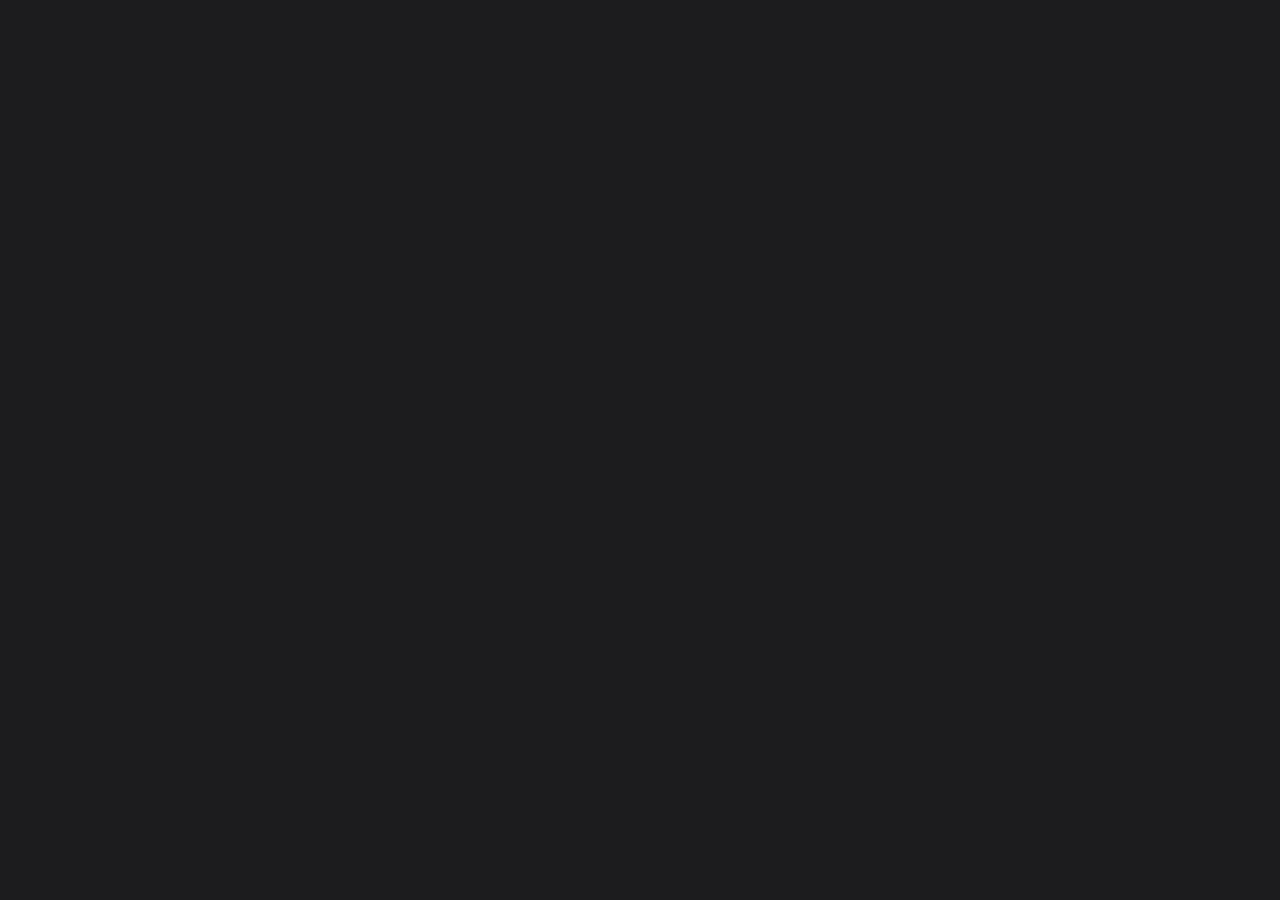
==== commit 10ddef3c: "+Lab+Nos+Redesing+Prof" ====
--- a/index.html
+++ b/index.html
@@ -1,404 +1,314 @@
-<!DOCTYPE html>
+<!doctype html>
 <html lang="es">
 
 <head>
-  <meta charset="UTF-8" />
-  <meta name="viewport" content="width=device-width, initial-scale=1.0" />
-  <title>Vextra – Diseño Web</title>
+  <meta charset="utf-8" />
+  <meta name="viewport" content="width=device-width, initial-scale=1" />
+  <title>VEXTRA — Estudio digital</title>
   <meta name="description"
-    content="Vextra es tu estudio de diseño web. Creamos sitios web elegantes, modernos y a medida para tu marca o negocio." />
-  <meta property="og:title" content="Vextra – Diseño Web" />
-  <meta property="og:description" content="Sitios web a medida. Minimalistas, elegantes y efectivos." />
-  <meta property="og:type" content="website" />
-  <link rel="preconnect" href="https://fonts.googleapis.com" />
-  <link rel="preconnect" href="https://fonts.gstatic.com" crossorigin />
-  <link
-    href="https://fonts.googleapis.com/css2?family=Cinzel:wght@400;600;700&family=Cormorant+Garamond:wght@300;400;600&family=Inter:wght@300;400;500;600&family=Open+Sans:wght@300;400;600;700&display=swap"
-    rel="stylesheet" />
-  <link rel="stylesheet" href="style.css" />
+    content="VEXTRA — Estudio digital. Diseñamos y desarrollamos soluciones digitales personalizadas para que tu negocio crezca, pieza por pieza, sin plantillas." />
+  <link rel="stylesheet" href="colors_and_type.css" />
+  <link href="https://fonts.googleapis.com/css2?family=Orbitron:wght@400..900&display=swap" rel="stylesheet">
+  <link rel="icon" type="image/png" href="uploads/logo%20vextra.png" />
+  <style>
+    body {
+      margin: 0;
+    }
+
+    ::selection {
+      background: var(--accent-action);
+      color: var(--bg-base);
+    }
+
+    /* Smooth anchor scrolling */
+    html {
+      scroll-behavior: smooth;
+    }
+
+    /* Scrollbar */
+    ::-webkit-scrollbar {
+      width: 10px;
+      height: 10px;
+    }
+
+    ::-webkit-scrollbar-track {
+      background: var(--bg-base);
+    }
+
+    ::-webkit-scrollbar-thumb {
+      background: var(--border-default);
+      border-radius: 999px;
+    }
+
+    ::-webkit-scrollbar-thumb:hover {
+      background: var(--accent-hover);
+    }
+
+    /* Nav link underline reveal */
+    .vx-nav-link::after {
+      content: "";
+      position: absolute;
+      left: 2px;
+      right: 2px;
+      bottom: -2px;
+      height: 1px;
+      background: var(--accent-action);
+      transform: scaleX(0);
+      transform-origin: left center;
+      transition: transform 220ms ease;
+    }
+
+    .vx-nav-link:hover {
+      color: var(--fg-primary) !important;
+    }
+
+    .vx-nav-link:hover::after {
+      transform: scaleX(1);
+    }
+
+    /* Process steps subtle hover */
+    .vx-step:hover {
+      background: var(--bg-elevated) !important;
+    }
+
+    /* Pulse */
+    @keyframes vx-pulse {
+
+      0%,
+      100% {
+        box-shadow: 0 0 0 4px rgba(198, 138, 97, 0.18);
+      }
+
+      50% {
+        box-shadow: 0 0 0 6px rgba(198, 138, 97, 0.06);
+      }
+    }
+
+    /* Ambient pattern — slow drift, very subtle */
+    @keyframes vx-glow-drift-a {
+
+      0%,
+      100% {
+        transform: translate3d(0, 0, 0);
+        opacity: 1;
+      }
+
+      50% {
+        transform: translate3d(2%, -1%, 0);
+        opacity: 0.85;
+      }
+    }
+
+    @keyframes vx-glow-drift-b {
+
+      0%,
+      100% {
+        transform: translate3d(0, 0, 0);
+        opacity: 0.9;
+      }
+
+      50% {
+        transform: translate3d(-2%, 1.5%, 0);
+        opacity: 1;
+      }
+    }
+
+    @keyframes vx-lines-drift {
+      0% {
+        transform: translate3d(-1%, 0, 0);
+      }
+
+      50% {
+        transform: translate3d(1%, -0.5%, 0);
+      }
+
+      100% {
+        transform: translate3d(-1%, 0, 0);
+      }
+    }
+
+    @keyframes vx-fade-in {
+      from {
+        opacity: 0;
+      }
+
+      to {
+        opacity: 1;
+      }
+    }
+
+    @keyframes vx-modal-in {
+      from {
+        opacity: 0;
+        transform: translateY(8px) scale(0.98);
+      }
+
+      to {
+        opacity: 1;
+        transform: translateY(0) scale(1);
+      }
+    }
+
+    /* Mobile responsive */
+    @media (max-width: 900px) {
+      .vx-project-large {
+        grid-template-columns: 1fr !important;
+      }
+
+      .vx-footer-grid {
+        grid-template-columns: repeat(2, 1fr) !important;
+      }
+    }
+
+    @media (max-width: 768px) {
+      section {
+        padding-left: 24px !important;
+        padding-right: 24px !important;
+        padding-top: 88px !important;
+        padding-bottom: 88px !important;
+      }
+
+      section#top {
+        padding-top: 100px !important;
+        padding-bottom: 80px !important;
+      }
+
+      .vx-header-inner {
+        padding: 14px 24px !important;
+      }
+
+      .vx-nav-desktop,
+      .vx-cta-desktop {
+        display: none !important;
+      }
+
+      .vx-hamburger {
+        display: inline-flex !important;
+      }
+
+      .vx-footer-grid {
+        grid-template-columns: 1fr !important;
+        gap: 32px !important;
+      }
+
+      footer {
+        padding: 64px 24px 28px !important;
+      }
+    }
+
+    /* Reduced motion */
+    @media (prefers-reduced-motion: reduce) {
+
+      *,
+      *::before,
+      *::after {
+        animation-duration: 0.001ms !important;
+        animation-iteration-count: 1 !important;
+        transition-duration: 0.001ms !important;
+      }
+
+      html {
+        scroll-behavior: auto;
+      }
+    }
+  </style>
+  <script src="https://unpkg.com/react@18.3.1/umd/react.development.js"
+    integrity="sha384-hD6/rw4ppMLGNu3tX5cjIb+uRZ7UkRJ6BPkLpg4hAu/6onKUg4lLsHAs9EBPT82L"
+    crossorigin="anonymous"></script>
+  <script src="https://unpkg.com/react-dom@18.3.1/umd/react-dom.development.js"
+    integrity="sha384-u6aeetuaXnQ38mYT8rp6sbXaQe3NL9t+IBXmnYxwkUI2Hw4bsp2Wvmx4yRQF1uAm"
+    crossorigin="anonymous"></script>
+  <script src="https://unpkg.com/@babel/standalone@7.29.0/babel.min.js"
+    integrity="sha384-m08KidiNqLdpJqLq95G/LEi8Qvjl/xUYll3QILypMoQ65QorJ9Lvtp2RXYGBFj1y"
+    crossorigin="anonymous"></script>
 </head>
 
 <body>
-
-  <!-- ===== NAVBAR ===== -->
-  <header class="navbar" id="navbar">
-    <div class="nav-container">
-      <a href="#inicio" class="logo">Vextra</a>
-      <nav class="nav-links" id="navLinks">
-        <a href="#inicio">Inicio</a>
-        <a href="proyectos.html">Portfolio</a>
-      </nav>
-      <div class="nav-cta-wrap">
-        <span class="nav-idea-text">¿Tenés una idea?</span>
-        <a href="#contacto" class="btn-cta" id="hero-cta">Contactanos</a>
-      </div>
-      <button class="hamburger" id="hamburger" aria-label="Menú">
-        <span></span><span></span><span></span>
-      </button>
-    </div>
-    <!-- Mobile menu -->
-    <div class="mobile-menu" id="mobileMenu">
-      <a href="#inicio" class="mobile-link">Inicio</a>
-      <a href="proyectos.html" class="mobile-link">Portfolio</a>
-      <div class="mobile-cta-wrap">
-        <span class="nav-idea-text">¿Tenés una idea?</span>
-        <a href="#contacto" class="btn-cta">Contactanos</a>
-      </div>
-    </div>
-  </header>
-
-  <!-- ===== HERO ===== -->
-  <section class="hero" id="inicio">
-    <video class="hero-video" autoplay muted loop playsinline>
-      <source src="https://videos.pexels.com/video-files/3194186/3194186-uhd_2560_1440_25fps.mp4" type="video/mp4" />
-    </video>
-    <div class="hero-content">
-      <div class="hero-badge">Estudio de Diseño Web</div>
-      <h1 class="hero-title">
-        Creamos sitios web<br />
-        <span class="title-accent">que impresionan.</span>
-      </h1>
-      <p class="hero-sub">
-        Diseño minimalista, código limpio y resultados reales.<br />
-        Tu presencia digital merece ser extraordinaria.
-      </p>
-
-    </div>
-    <div class="hero-scroll-hint">
-      <span>Scroll</span>
-      <div class="scroll-line"></div>
-    </div>
-  </section>
-
-  <!-- ===== ABOUT / INTRO ===== -->
-  <section class="about light-section">
-    <div class="container">
-      <div class="about-grid">
-        <div class="about-text">
-          <span class="section-label">Quiénes somos</span>
-          <h2 class="section-title">Diseño web a medida,<br />para marcas que quieren destacar.</h2>
-          <p class="about-desc">
-            En <strong class="brand-name">Vextra</strong> creamos experiencias digitales únicas. Cada proyecto es una
-            oportunidad de contar
-            tu historia de manera impactante, funcional y memorable.
-          </p>
-        </div>
-        <div class="about-stats">
-          <div class="stat-card">
-            <div class="stat-num">100%</div>
-            <div class="stat-label">Diseño personalizado</div>
+  <div id="root"></div>
+
+  <script type="text/babel" src="components/Icons.jsx?v=2"></script>
+  <script type="text/babel" src="components/Brand.jsx?v=2"></script>
+  <script type="text/babel" src="components/AmbientPattern.jsx?v=2"></script>
+  <script type="text/babel" src="components/Reveal.jsx?v=2"></script>
+  <script type="text/babel" src="components/Header.jsx?v=2"></script>
+  <script type="text/babel" src="components/Hero.jsx?v=2"></script>
+  <script type="text/babel" src="components/Sections.jsx?v=2"></script>
+  <script type="text/babel" src="components/Misc.jsx?v=2"></script>
+  <script type="text/babel" src="components/Playground.jsx?v=2"></script>
+  <script type="text/babel" src="components/PortfolioPage.jsx?v=2"></script>
+  <script type="text/babel" src="components/AboutPage.jsx?v=2"></script>
+
+  <script type="text/babel" data-presets="env,react">
+    const { useState, useEffect } = React;
+
+    function App() {
+      const [contactOpen, setContactOpen] = useState(false);
+      const [menuOpen, setMenuOpen] = useState(false);
+      const [hash, setHash] = useState(window.location.hash);
+
+      useEffect(() => {
+        const onHashChange = () => setHash(window.location.hash);
+        window.addEventListener("hashchange", onHashChange);
+        return () => window.removeEventListener("hashchange", onHashChange);
+      }, []);
+
+      useEffect(() => {
+        if (!hash.startsWith("#/portfolio") && !hash.startsWith("#/nosotros") && hash.length > 1) {
+          const id = hash.replace("#", "");
+          setTimeout(() => {
+            document.getElementById(id)?.scrollIntoView({ behavior: "smooth", block: "start" });
+          }, 50);
+        } else if (hash.startsWith("#/portfolio") || hash.startsWith("#/nosotros") || hash === "" || hash === "#") {
+          window.scrollTo({ top: 0, behavior: "smooth" });
+        }
+      }, [hash]);
+
+      const isPortfolioPage = hash.startsWith("#/portfolio");
+      const isAboutPage = hash.startsWith("#/nosotros");
+      const pageKey = isPortfolioPage ? "portfolio" : isAboutPage ? "about" : "home";
+
+      const portfolio = () => {
+        window.location.hash = "#/portfolio";
+      };
+
+      const homeContent = (
+        <main>
+          <Hero onContact={() => setContactOpen(true)} onPortfolio={portfolio} />
+          <ProblemaSolucion />
+          <Servicios />
+          <PortfolioPreview onAll={portfolio} />
+          <Enfoque />
+          <Playground />
+          <Proceso />
+          <CTAFinal onContact={() => setContactOpen(true)} />
+        </main>
+      );
+
+      return (
+        <>
+          <Header onContact={() => setContactOpen(true)} onOpenMenu={() => setMenuOpen(true)} />
+          <div key={pageKey} className="page-transition">
+            {isPortfolioPage ? (
+              <PortfolioPage onContact={() => setContactOpen(true)} />
+            ) : isAboutPage ? (
+              <AboutPage onContact={() => setContactOpen(true)} />
+            ) : (
+              homeContent
+            )}
           </div>
-          <div class="stat-card">
-            <div class="stat-num">∞</div>
-            <div class="stat-label">Posibilidades creativas</div>
-          </div>
-          <div class="stat-card">
-            <div class="stat-num">1:1</div>
-            <div class="stat-label">Atención directa</div>
-          </div>
-        </div>
-      </div>
-    </div>
-  </section>
-
-  <!-- ===== SERVICIOS ===== -->
-  <section class="services light-section">
-    <div class="container">
-      <span class="section-label centered">Lo que hacemos</span>
-      <h2 class="section-title centered">Nuestros servicios</h2>
-      <div class="services-grid">
-        <div class="service-card">
-          <div class="service-icon">◈</div>
-          <h3>Diseño Web</h3>
-          <p>Sitios a medida con identidad visual única, orientados a la experiencia del usuario.</p>
-        </div>
-        <div class="service-card">
-          <div class="service-icon">⬡</div>
-          <h3>Landing Pages</h3>
-          <p>Páginas de destino optimizadas para convertir visitantes en clientes.</p>
-        </div>
-        <div class="service-card">
-          <div class="service-icon">◎</div>
-          <h3>Portfolio &amp; Marcas</h3>
-          <p>Presencia digital profesional para artistas, emprendedores y empresas.</p>
-        </div>
-      </div>
-    </div>
-  </section>
-
-  <!-- ===== MANIFESTO ===== -->
-  <section class="manifesto light-section" id="manifesto">
-    <div class="manifesto-ticker dark-section" aria-hidden="true">
-      <div class="ticker-track">
-        <span>Diseño con intención</span><span class="ticker-sep">◈</span>
-        <span>Código limpio</span><span class="ticker-sep">◈</span>
-        <span>Resultados reales</span><span class="ticker-sep">◈</span>
-        <span>Marcas que perduran</span><span class="ticker-sep">◈</span>
-        <span>Presencia digital extraordinaria</span><span class="ticker-sep">◈</span>
-        <span>Diseño con intención</span><span class="ticker-sep">◈</span>
-        <span>Código limpio</span><span class="ticker-sep">◈</span>
-        <span>Resultados reales</span><span class="ticker-sep">◈</span>
-        <span>Marcas que perduran</span><span class="ticker-sep">◈</span>
-        <span>Presencia digital extraordinaria</span><span class="ticker-sep">◈</span>
-      </div>
-    </div>
-    <div class="container">
-      <div class="manifesto-inner">
-        <div class="manifesto-phrases">
-          <p class="manifesto-line reveal-phrase">No hacemos sitios web.</p>
-          <p class="manifesto-line manifesto-accent reveal-phrase">Construimos presencias.</p>
-          <p class="manifesto-line manifesto-small reveal-phrase">Cada píxel, cada línea de código, cada detalle</p>
-          <p class="manifesto-line manifesto-small reveal-phrase">pensado para tu marca.</p>
-        </div>
-        <span class="section-label centered">Nuestra filosofía</span>
-        <div class="manifesto-values">
-          <div class="manifesto-value">
-            <div class="mvalue-icon">◈</div>
-            <h4>Diseño Intencional</h4>
-            <p>Cada decisión visual tiene un por qué. Nada es decoración vacía.</p>
-          </div>
-          <div class="manifesto-value">
-            <div class="mvalue-icon">⬡</div>
-            <h4>Código de Calidad</h4>
-            <p>Sitios rápidos, limpios y mantenibles. La técnica importa tanto como la estética.</p>
-          </div>
-          <div class="manifesto-value">
-            <div class="mvalue-icon">◎</div>
-            <h4>Resultados Primero</h4>
-            <p>Un sitio hermoso que no convierte no sirve. Diseñamos para el impacto real.</p>
-          </div>
-        </div>
-      </div>
-    </div>
-  </section>
-
-  <!-- ===== TRABAJOS ===== -->
-  <section class="works light-section" id="trabajos">
-    <div class="container">
-      <span class="section-label centered">Portfolio</span>
-      <h2 class="section-title centered">Trabajos realizados</h2>
-      <p class="section-desc centered">Cada proyecto es único. Aquí algunos de nuestros trabajos más recientes.</p>
-
-      <div class="works-grid" id="worksGrid">
-
-        <!-- PROYECTO 1 – Fina Cocktail Bar -->
-        <article class="work-card" id="work-fina">
-          <div class="work-img-wrap">
-            <img src="assets/portfolio_fina.png" alt="Fina Cocktail Bar – Sitio Web" class="work-img" loading="lazy" />
-            <div class="work-overlay">
-              <a href="https://fina-bar-web.vercel.app/?utm_source=ig&utm_medium=social&utm_content=link_in_bio&fbclid=PAb21jcAROiedleHRuA2FlbQIxMQBzcnRjBmFwcF9pZA81NjcwNjczNDMzNTI0MjcAAad4F65sUYL4MofWHKlDcIUESujg8_DwyVqGH5rRMIQ3G3CDJZJ-ujH8IqDwUQ_aem_hTF5GQFBRYrLLzg5Cz2CZw" target="_blank" rel="noopener" class="work-visit-btn">
-                Ver sitio
-                <svg width="16" height="16" viewBox="0 0 24 24" fill="none" stroke="currentColor" stroke-width="2">
-                  <path d="M7 17L17 7M17 7H7M17 7v10" />
-                </svg>
-              </a>
-            </div>
-          </div>
-          <div class="work-info">
-            <span class="work-tag">Bar &amp; Restaurante</span>
-            <h3 class="work-title">Fina Cocktail Bar</h3>
-            <p class="work-desc">Menú digital interactivo con sistema de filtros, promociones animadas y diseño premium
-              acorde a la identidad del bar.</p>
-            <a href="https://fina-bar-web.vercel.app/?utm_source=ig&utm_medium=social&utm_content=link_in_bio&fbclid=PAb21jcAROiedleHRuA2FlbQIxMQBzcnRjBmFwcF9pZA81NjcwNjczNDMzNTI0MjcAAad4F65sUYL4MofWHKlDcIUESujg8_DwyVqGH5rRMIQ3G3CDJZJ-ujH8IqDwUQ_aem_hTF5GQFBRYrLLzg5Cz2CZw" target="_blank" rel="noopener" class="work-link">
-              fina-bar-web.vercel.app
-              <svg width="14" height="14" viewBox="0 0 24 24" fill="none" stroke="currentColor" stroke-width="2">
-                <path d="M7 17L17 7M17 7H7M17 7v10" />
-              </svg>
-            </a>
-          </div>
-        </article>
-
-        <!-- PROYECTO 2 -->
-        <article class="work-card" id="work-proj2">
-          <div class="work-img-wrap">
-            <img src="assets/portfolio_2.png" alt="Proyecto E-Commerce" class="work-img" loading="lazy" />
-            <div class="work-overlay">
-              <a href="#contacto" class="work-visit-btn">Próximamente</a>
-            </div>
-          </div>
-          <div class="work-info">
-            <span class="work-tag">Tienda Online</span>
-            <h3 class="work-title">Próximo proyecto</h3>
-            <p class="work-desc">¿Tu proyecto podría estar aquí? Contactanos y diseñemos juntos tu presencia digital.
-            </p>
-            <a href="#contacto" class="work-link">
-              Contactanos
-              <svg width="14" height="14" viewBox="0 0 24 24" fill="none" stroke="currentColor" stroke-width="2">
-                <path d="M7 17L17 7M17 7H7M17 7v10" />
-              </svg>
-            </a>
-          </div>
-        </article>
-
-        <!-- PROYECTO 3 -->
-        <article class="work-card" id="work-proj3">
-          <div class="work-img-wrap">
-            <img src="assets/portfolio_3.png" alt="Proyecto Corporativo" class="work-img" loading="lazy" />
-            <div class="work-overlay">
-              <a href="#contacto" class="work-visit-btn">Próximamente</a>
-            </div>
-          </div>
-          <div class="work-info">
-            <span class="work-tag">Marca Personal</span>
-            <h3 class="work-title">Tu proyecto aquí</h3>
-            <p class="work-desc">Cada sitio que creamos tiene identidad propia. Empezá hoy y sumá tu proyecto a nuestro
-              portfolio.</p>
-            <a href="#contacto" class="work-link">
-              Empezar ahora
-              <svg width="14" height="14" viewBox="0 0 24 24" fill="none" stroke="currentColor" stroke-width="2">
-                <path d="M7 17L17 7M17 7H7M17 7v10" />
-              </svg>
-            </a>
-          </div>
-        </article>
-
-      </div>
-      <div class="works-action" style="text-align: center; margin-top: 50px;">
-        <a href="proyectos.html" class="btn-primary">Ver portfolio completo</a>
-      </div>
-    </div>
-  </section>
-
-  <!-- ===== PROCESO ===== -->
-  <section class="process light-section" id="proceso">
-    <div class="container">
-      <span class="section-label centered">Nuestra forma de trabajar</span>
-      <h2 class="section-title centered">Tu proyecto, paso a paso</h2>
-      <p class="section-desc centered">Un enfoque claro y transparente para asegurar que el resultado final sea exactamente lo que necesitas.</p>
-      
-      <div class="process-grid">
-        
-        <div class="process-card">
-          <div class="process-number">01</div>
-          <h3>Descubrimiento</h3>
-          <p>Charlamos en detalle qué es lo que se necesita, evaluando las metas y el público de tu proyecto para entender a fondo la dirección ideal y tus requerimientos.</p>
-        </div>
-        
-        <div class="process-card">
-          <div class="process-number">02</div>
-          <h3>Evaluación y Propuesta</h3>
-          <p>Evaluamos la mejor solución técnica y creativa. Ofrecemos un plazo aproximado de tiempo en el que se entregará el proyecto y el costo que este tendría.</p>
-        </div>
-        
-        <div class="process-card">
-          <div class="process-number">03</div>
-          <h3>Diseño y Desarrollo</h3>
-          <p>Creamos tu sitio a medida con las mejores prácticas web. Nos aseguramos de mantener un diseño profesional, optimizado y que refleje la calidad de tu marca.</p>
-        </div>
-        
-        <div class="process-card">
-          <div class="process-number">04</div>
-          <h3>Entrega y Soporte</h3>
-          <p>Te entregamos el proyecto final listo para brillar en internet. Comprobamos que todo funcione perfectamente y te acompañamos en la puesta en marcha.</p>
-        </div>
-        
-      </div>
-    </div>
-  </section>
-
-  <!-- ===== CTA BANNER ===== -->
-  <section class="cta-banner">
-    <div class="container">
-      <div class="cta-inner">
-        <div class="cta-text">
-          <p class="cta-question">¿Tenés una idea?</p>
-          <h2 class="cta-title">Convertila en una experiencia digital.</h2>
-          <p class="cta-desc">No importa si es un emprendimiento, una marca personal o una empresa. Estamos acá para
-            ayudarte.</p>
-        </div>
-      </div>
-    </div>
-  </section>
-
-  <!-- ===== CONTACTO ===== -->
-  <section class="contact" id="contacto">
-    <div class="container">
-      <span class="section-label centered">Contacto</span>
-      <h2 class="section-title centered">Hablemos</h2>
-      <p class="section-desc centered">Contanos tu proyecto y te respondemos a la brevedad.</p>
-
-      <div class="contact-grid">
-        <div class="contact-info">
-          <div class="contact-item">
-            <div class="contact-icon">✉</div>
-            <div>
-              <p class="contact-label">Email</p>
-              <a href="mailto:vextrasystems@gmail.com" class="contact-value" id="contact-email">
-                vextrasystems@gmail.com
-              </a>
-            </div>
-          </div>
-          <div class="contact-item">
-            <div class="contact-icon">◎</div>
-            <div>
-              <p class="contact-label">Respuesta</p>
-              <p class="contact-value">En menos de 24 hs</p>
-            </div>
-          </div>
-          <div class="contact-social">
-            <p class="contact-label">Seguinos</p>
-            <div class="social-links">
-              <a href="mailto:vextrasystems@gmail.com" class="social-btn" aria-label="Email" id="social-email">
-                <svg width="20" height="20" viewBox="0 0 24 24" fill="none" stroke="currentColor" stroke-width="1.5">
-                  <rect width="20" height="16" x="2" y="4" rx="2" />
-                  <path d="m22 7-8.97 5.7a1.94 1.94 0 0 1-2.06 0L2 7" />
-                </svg>
-              </a>
-            </div>
-          </div>
-        </div>
-
-        <form class="contact-form" id="contactForm" onsubmit="handleFormSubmit(event)">
-          <div class="form-group">
-            <label for="name">Tu nombre</label>
-            <input type="text" id="name" name="name" placeholder="¿Cómo te llamás?" required autocomplete="name" />
-          </div>
-          <div class="form-group">
-            <label for="projectName">Nombre de tu proyecto</label>
-            <input type="text" id="projectName" name="projectName" placeholder="Ej: Nueva Web Corporativa" required />
-          </div>
-          <div class="form-group">
-            <label for="project">Tu proyecto</label>
-            <textarea id="project" name="project" rows="4" placeholder="Contanos tu idea..." required></textarea>
-          </div>
-          <button type="submit" class="btn-primary full" id="submit-btn">
-            <span id="btn-text">Enviar mensaje</span>
-            <svg width="18" height="18" viewBox="0 0 24 24" fill="none" stroke="currentColor" stroke-width="2">
-              <path d="M22 2L11 13M22 2l-7 20-4-9-9-4 20-7z" />
-            </svg>
-          </button>
-          <div class="form-success" id="formSuccess">
-            ✓ Mensaje enviado. ¡Pronto te contactamos!
-          </div>
-        </form>
-      </div>
-    </div>
-  </section>
-
-  <!-- ===== FOOTER ===== -->
-  <footer class="footer">
-    <div class="container">
-      <div class="footer-inner">
-        <div class="footer-brand">
-          <a href="#inicio" class="logo footer-logo">Vextra</a>
-          <p class="footer-tagline">Diseño web que impresiona.</p>
-        </div>
-        <div class="footer-links">
-          <a href="#inicio">Inicio</a>
-          <a href="proyectos.html">Portfolio</a>
-          <a href="#contacto">Contacto</a>
-        </div>
-        <div class="footer-contact">
-          <a href="mailto:vextrasystems@gmail.com">vextrasystems@gmail.com</a>
-        </div>
-      </div>
-      <div class="footer-bottom">
-        <p>© 2026 Vextra. Todos los derechos reservados.</p>
-      </div>
-    </div>
-  </footer>
-
-  <script src="script.js"></script>
+          <Footer />
+          <MobileMenu
+            open={menuOpen}
+            onClose={() => setMenuOpen(false)}
+            onContact={() => setContactOpen(true)}
+          />
+          <ContactModal open={contactOpen} onClose={() => setContactOpen(false)} />
+        </>
+      );
+    }
+
+    ReactDOM.createRoot(document.getElementById("root")).render(<App />);
+  </script>
 </body>
 
 </html>
--- a/colors_and_type.css
+++ b/colors_and_type.css
@@ -0,0 +1,240 @@
+/* =====================================================
+   VEXTRA — Colors & Type
+   Source of truth: Vextra/02-DISEÑO.md
+   Dark mode by default. One typeface (Geist Sans).
+   One accent color (green). No shadows.
+   ===================================================== */
+
+/* --- Geist Sans Variable (Google Fonts substitution) --- */
+@import url("https://fonts.googleapis.com/css2?family=Geist:wght@100..900&display=swap");
+
+:root {
+  /* ---------- COLOR TOKENS ---------- */
+
+  /* Backgrounds */
+  --bg-base: #1c1c1e;
+  --bg-elevated: #242426;
+  --bg-overlay: #2c2c2e;
+
+  /* Foregrounds */
+  --fg-primary: #ffffff;
+  --fg-secondary: #999999;
+  --fg-muted: #666666;
+
+  /* Borders */
+  --border-subtle: #2c2c2e;
+  --border-default: #3a3a3c;
+
+  /* Accent (brand bronze/copper) */
+  --accent-deep: #4a301e;
+  --accent-action: #c68a61;
+  --accent-hover: #d8986c;
+
+  /* States */
+  --error: #ef4444;
+  --success: #c68a61;
+
+  /* ---------- TYPE FAMILY ---------- */
+  --font-sans: "Geist", ui-sans-serif, system-ui, -apple-system, "Segoe UI",
+    Roboto, sans-serif;
+
+  /* ---------- TYPE SCALE (mobile-first) ---------- */
+  /* Each token has a desktop step-up via media query below */
+  --text-display: 2.5rem;   /* 40px mobile / 72px desktop */
+  --text-h1: 2rem;          /* 32px / 48px */
+  --text-h2: 1.5rem;        /* 24px / 32px */
+  --text-h3: 1.25rem;       /* 20px / 24px */
+  --text-body-lg: 1.125rem; /* 18px / 20px */
+  --text-body: 1rem;        /* 16px / 16px */
+  --text-sm: 0.875rem;      /* 14px */
+  --text-xs: 0.75rem;       /* 12px */
+
+  /* Weights */
+  --weight-display: 600;
+  --weight-h1: 600;
+  --weight-h2: 600;
+  --weight-h3: 500;
+  --weight-body: 400;
+  --weight-eyebrow: 500;
+
+  /* Letter spacing */
+  --tracking-tight: -0.02em;  /* display, h1 */
+  --tracking-normal: 0;       /* body */
+  --tracking-widest: 0.15em;  /* eyebrows only */
+
+  /* Line height */
+  --leading-display: 1.1;
+  --leading-heading: 1.2;
+  --leading-body: 1.6;
+
+  /* ---------- SPACING (4px base) ---------- */
+  --space-1: 4px;
+  --space-2: 8px;
+  --space-3: 12px;
+  --space-4: 16px;
+  --space-6: 24px;
+  --space-8: 32px;
+  --space-12: 48px;
+  --space-16: 64px;
+  --space-24: 96px;
+  --space-32: 128px;
+  --space-40: 160px;
+
+  /* Section vertical padding */
+  --section-py-mobile: 96px;
+  --section-py-desktop: 160px;
+
+  /* Container */
+  --container-max: 1200px;
+  --container-px-mobile: 24px;
+  --container-px-desktop: 48px;
+
+  /* ---------- RADII ---------- */
+  --radius-sm: 6px;   /* inputs, tags, chips */
+  --radius-md: 10px;  /* buttons, cards */
+  --radius-lg: 16px;  /* highlight blocks, modals */
+  --radius-full: 9999px;
+
+  /* ---------- SHADOWS ---------- */
+  /* No drop shadows by default. Only the focus glow exists. */
+  --shadow-none: none;
+  --focus-ring: 0 0 0 2px rgba(34, 197, 94, 0.4);
+
+  /* ---------- TRANSITIONS ---------- */
+  --t-hover: 150ms ease;
+  --t-fade: 400ms ease-out;
+  --t-menu: 200ms ease-in-out;
+}
+
+@media (min-width: 768px) {
+  :root {
+    --text-display: 4.5rem;   /* 72px */
+    --text-h1: 3rem;          /* 48px */
+    --text-h2: 2rem;          /* 32px */
+    --text-h3: 1.5rem;        /* 24px */
+    --text-body-lg: 1.25rem;  /* 20px */
+  }
+}
+
+/* =====================================================
+   SEMANTIC ELEMENTS
+   Apply tokens to plain HTML so unstyled markup looks
+   like VEXTRA out of the box.
+   ===================================================== */
+
+html {
+  background: var(--bg-base);
+  color: var(--fg-primary);
+  font-family: var(--font-sans);
+  font-size: 16px;
+  line-height: var(--leading-body);
+  -webkit-font-smoothing: antialiased;
+  -moz-osx-font-smoothing: grayscale;
+}
+
+body {
+  margin: 0;
+  background: var(--bg-base);
+  color: var(--fg-primary);
+}
+
+/* --- Headings --- */
+h1, .h1, .text-display {
+  font-size: var(--text-display);
+  font-weight: var(--weight-display);
+  letter-spacing: var(--tracking-tight);
+  line-height: var(--leading-display);
+  color: var(--fg-primary);
+  margin: 0;
+}
+
+h2, .h2 {
+  font-size: var(--text-h1);
+  font-weight: var(--weight-h1);
+  letter-spacing: var(--tracking-tight);
+  line-height: var(--leading-heading);
+  color: var(--fg-primary);
+  margin: 0;
+}
+
+h3, .h3 {
+  font-size: var(--text-h2);
+  font-weight: var(--weight-h2);
+  line-height: var(--leading-heading);
+  color: var(--fg-primary);
+  margin: 0;
+}
+
+h4, .h4 {
+  font-size: var(--text-h3);
+  font-weight: var(--weight-h3);
+  line-height: var(--leading-heading);
+  color: var(--fg-primary);
+  margin: 0;
+}
+
+/* --- Body text --- */
+p, .body {
+  font-size: var(--text-body);
+  font-weight: var(--weight-body);
+  line-height: var(--leading-body);
+  color: var(--fg-secondary);
+  margin: 0;
+}
+
+.body-lg {
+  font-size: var(--text-body-lg);
+  font-weight: var(--weight-body);
+  line-height: var(--leading-body);
+  color: var(--fg-secondary);
+}
+
+.text-sm {
+  font-size: var(--text-sm);
+  color: var(--fg-secondary);
+}
+
+/* --- Eyebrow / label --- */
+.eyebrow {
+  font-size: var(--text-xs);
+  font-weight: var(--weight-eyebrow);
+  letter-spacing: var(--tracking-widest);
+  text-transform: uppercase;
+  color: var(--fg-muted);
+}
+
+/* --- Links --- */
+a {
+  color: var(--accent-action);
+  text-decoration: none;
+  transition: color var(--t-hover);
+}
+a:hover {
+  color: var(--accent-hover);
+}
+a:focus-visible {
+  outline: none;
+  box-shadow: var(--focus-ring);
+  border-radius: 2px;
+}
+
+/* --- Code --- */
+code, kbd, samp {
+  font-family: ui-monospace, SFMono-Regular, "SF Mono", Consolas,
+    "Liberation Mono", Menlo, monospace;
+  font-size: 0.9em;
+  background: var(--bg-elevated);
+  border: 1px solid var(--border-subtle);
+  border-radius: var(--radius-sm);
+  padding: 2px 6px;
+}
+
+/* --- Page Transition --- */
+@keyframes pageEnter {
+  from { opacity: 0; transform: translateY(15px); }
+  to { opacity: 1; transform: translateY(0); }
+}
+
+.page-transition {
+  animation: pageEnter 0.4s cubic-bezier(0.2, 0.7, 0.2, 1) forwards;
+}
